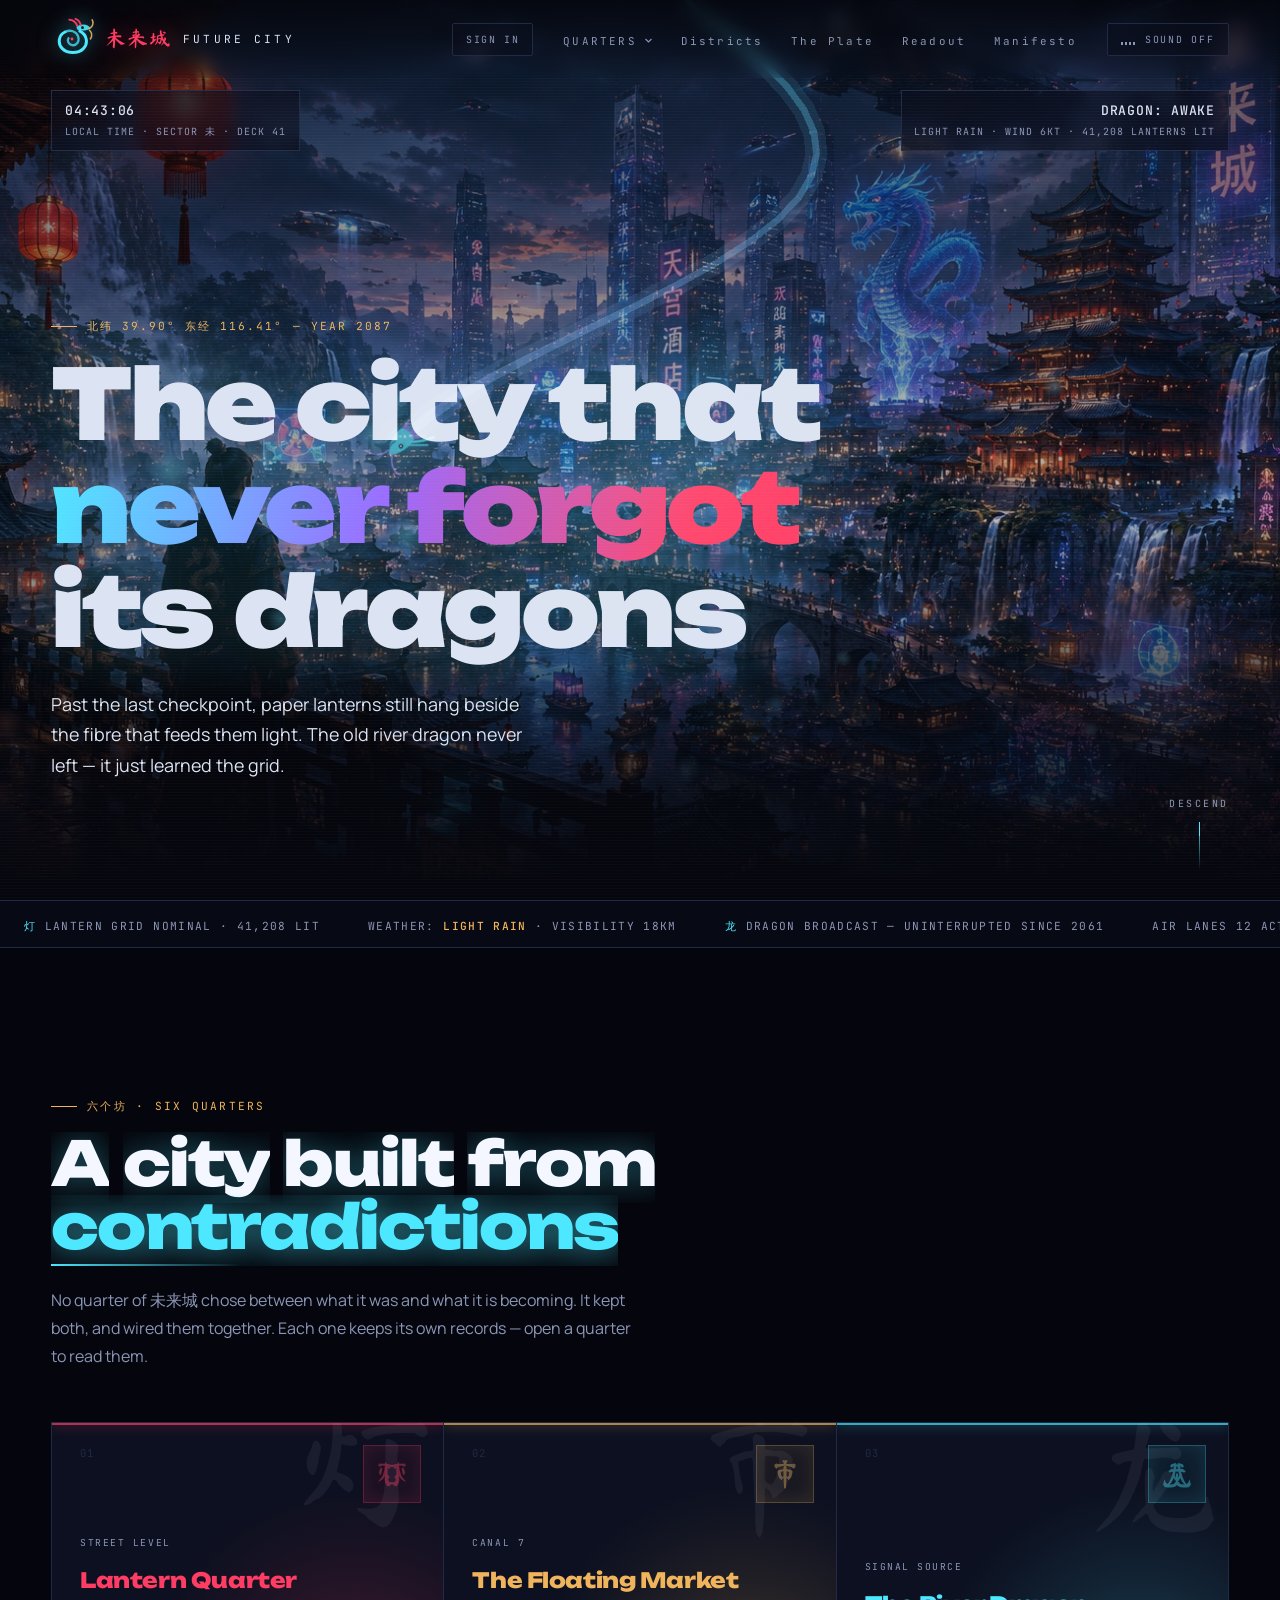
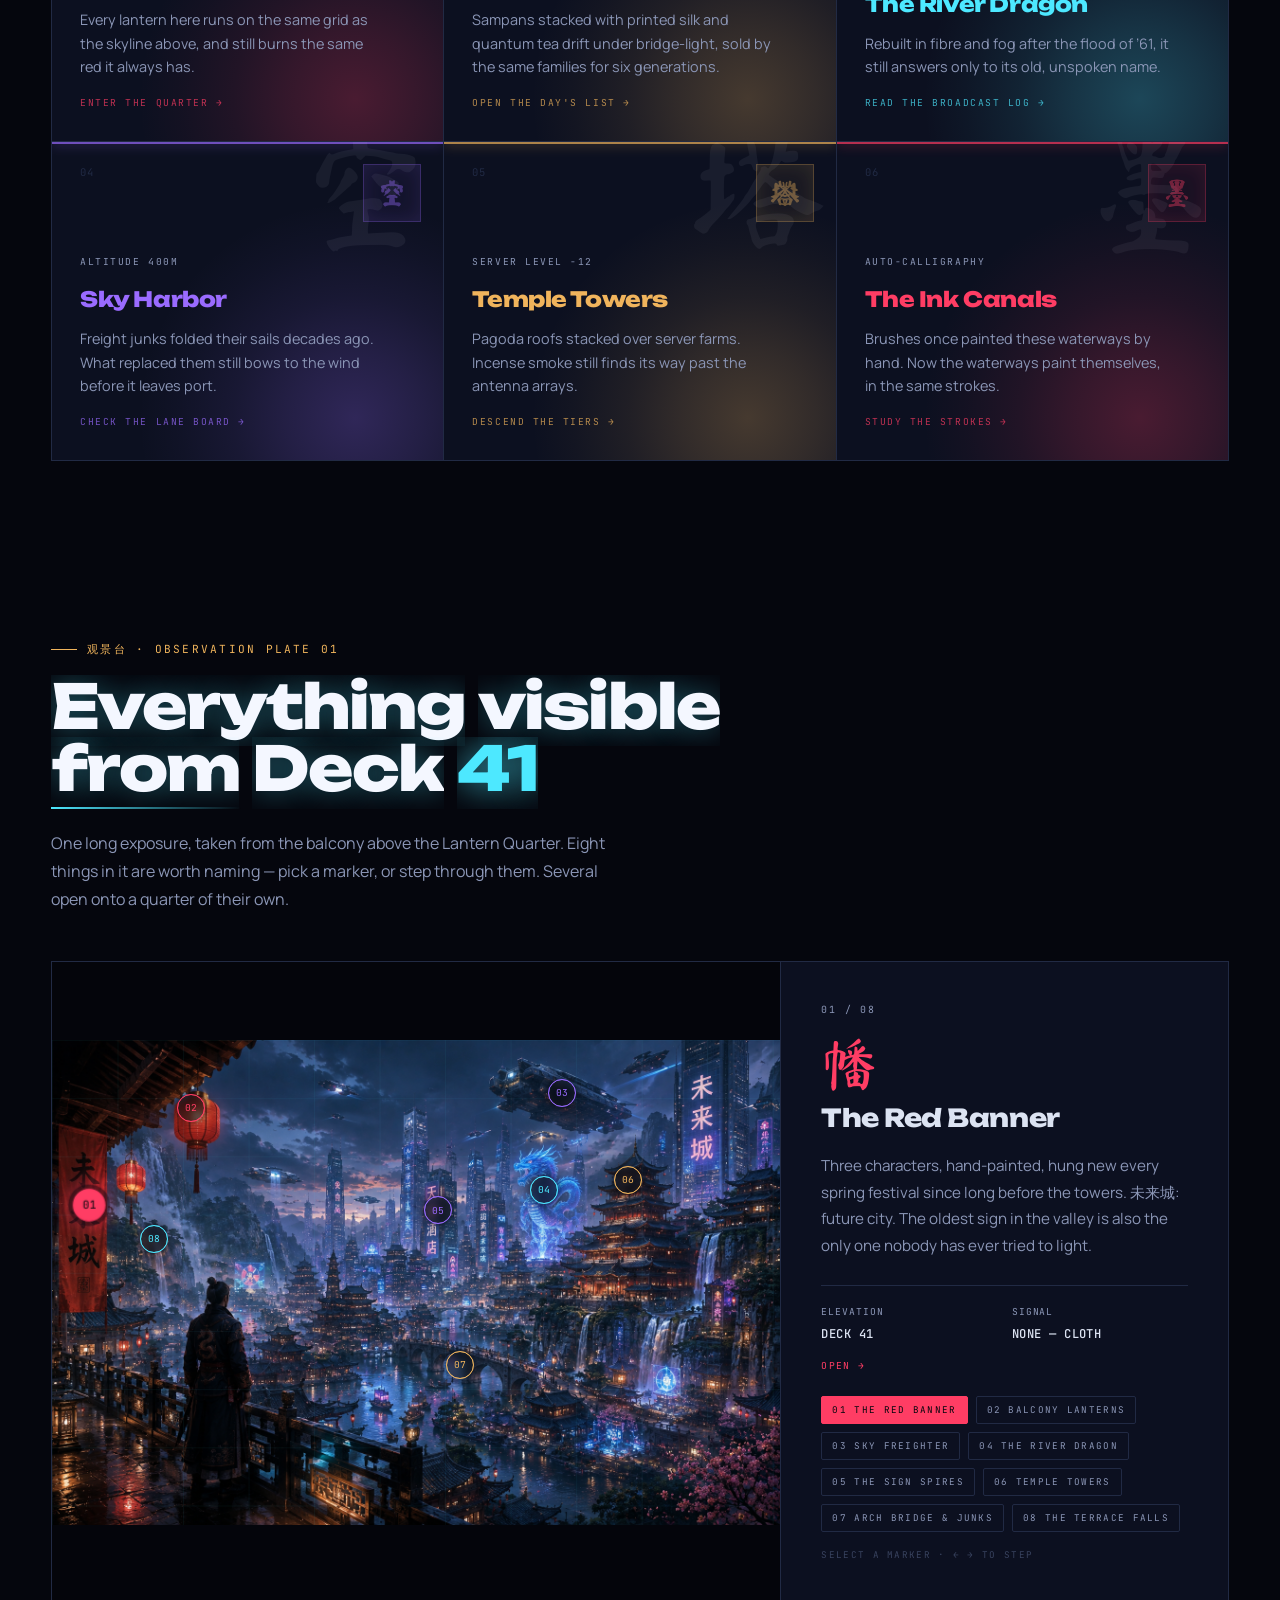
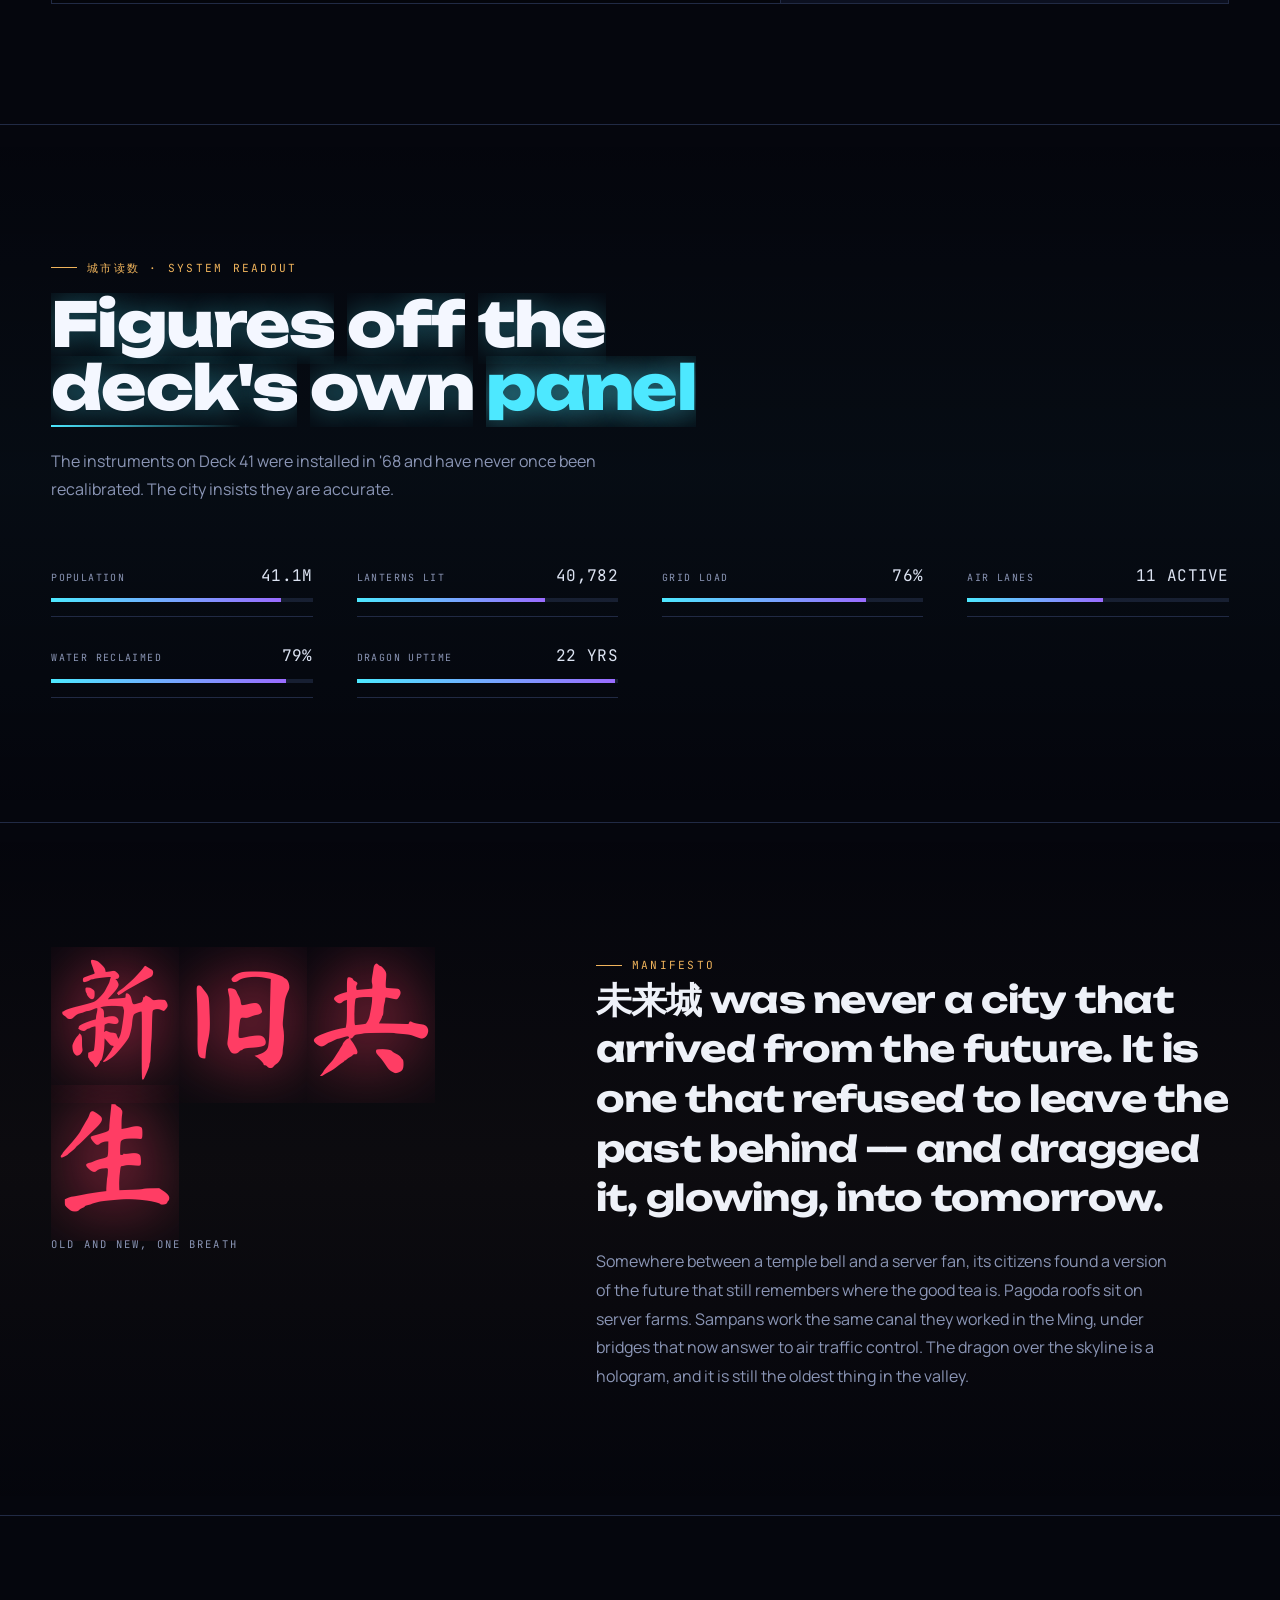
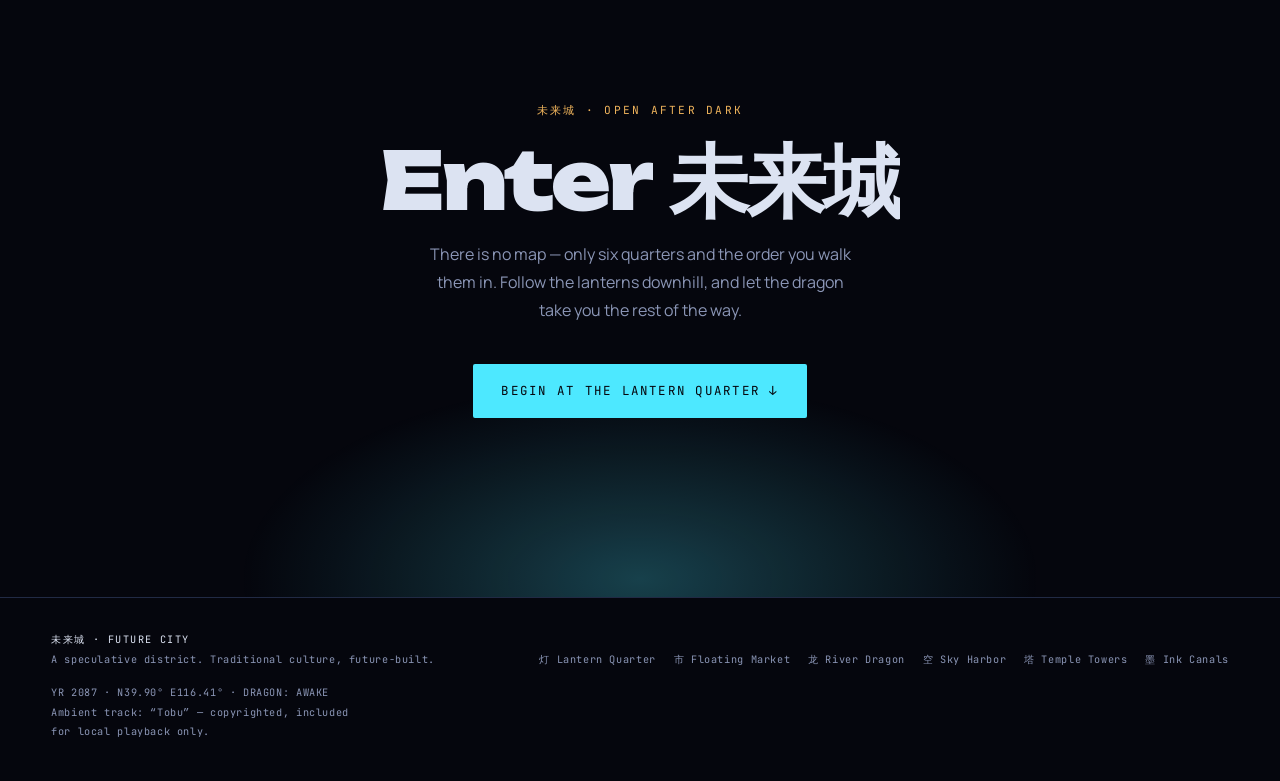
==== index.html @ 67ce7f48 "Add 未来城 future city site Static multi-page site: home, atlas, and six district pages, with a browser" ====
<!doctype html>
<html lang="en">
<head>
<meta charset="utf-8">
<meta name="viewport" content="width=device-width, initial-scale=1">
<title>未来城 · FUTURE CITY — Observation Deck</title>
<meta name="description" content="未来城 — a speculative Chinese metropolis where lantern-light and fibre share the same grid. Observation deck archive.">
<link rel="preconnect" href="https://fonts.googleapis.com">
<link rel="preconnect" href="https://fonts.gstatic.com" crossorigin>
<link href="https://fonts.googleapis.com/css2?family=Unbounded:wght@400;600;700;800;900&family=Ma+Shan+Zheng&family=Manrope:wght@400;500;600;700&family=JetBrains+Mono:wght@400;500&display=swap" rel="stylesheet">
<link rel="icon" href="data:image/svg+xml,<svg xmlns='http://www.w3.org/2000/svg' viewBox='0 0 48 48'><rect width='48' height='48' rx='11' fill='%2305060d'/><path d='M33 15C41 19 43 29 37 35 31 41 19 41 13 35 7 29 9 19 16 16' fill='none' stroke='%234de8ff' stroke-width='4' stroke-linecap='round' stroke-linejoin='round'/><path d='M16 16C22 13 29 15 31 21 33 27 29 32 24 31' fill='none' stroke='%234de8ff' stroke-width='3' stroke-linecap='round' opacity='.75'/><path d='M29 10C35 6 43 7 45 12 41 15 34 15 30 13Z' fill='%234de8ff'/><path d='M30 9C28 4 25 2 21 2' fill='none' stroke='%23ff3d64' stroke-width='2.6' stroke-linecap='round'/><path d='M44 12C48 10 49 5 47 2' fill='none' stroke='%23f0b45c' stroke-width='2' stroke-linecap='round'/><circle cx='36' cy='11' r='1.7' fill='%2305060d'/></svg>">
<link rel="stylesheet" href="assets/site.css">
<link rel="stylesheet" href="assets/admin.css">
</head>
<body style="--accent:#4de8ff; --accent-2:#9a6bff">

<svg width="0" height="0" style="position:absolute" aria-hidden="true">
  <filter id="glow" x="-200%" y="-200%" width="500%" height="500%">
    <feGaussianBlur stdDeviation="4" result="blur"/>
    <feMerge><feMergeNode in="blur"/><feMergeNode in="SourceGraphic"/></feMerge>
  </filter>
</svg>

<div class="loader" id="loader">
  <span class="lglyph" style="color:var(--crimson)">未来城</span>
  <span class="lmark">Synchronizing lantern grid</span>
  <div class="lbar"><div class="lfill" id="loaderFill"></div></div>
</div>

<canvas id="ambient" aria-hidden="true"></canvas>
<div class="noise" aria-hidden="true"></div>
<div class="scanlines" aria-hidden="true"></div>
<div class="cursor-glow" id="cursorGlow" aria-hidden="true"></div>
<div class="cursor-ring" id="cursorRing" aria-hidden="true"></div>
<svg id="dragon" aria-hidden="true"><path id="dragonPath"/><g id="dragonHead"></g></svg>

<audio id="track" loop preload="none">
  <source src="Tobu%20Song%20Copyrighted.mp4" type="audio/mp4">
</audio>

<nav class="topbar">
  <a class="brand" href="index.html">
    <svg class="logo" viewBox="0 0 48 48" aria-hidden="true"><path class="coil" pathLength="150" d="M33 15 C41 19 43 29 37 35 C31 41 19 41 13 35 C7 29 9 19 16 16"/><path class="coil coil-inner" pathLength="150" d="M16 16 C22 13 29 15 31 21 C33 27 29 32 24 31 C20 30 18 26 20 23"/><g class="head"><path class="jaw" d="M29 10 C35 6 43 7 45 12 C41 15 34 15 30 13 Z"/><path class="horn" d="M30 9 C28 4 25 2 21 2"/><path class="horn" d="M34 8 C33 4 31 2 28 1" opacity=".7"/><path class="whisk" d="M44 12 C48 10 49 5 47 2"/><path class="whisk" d="M44 14 C47 17 47 21 45 24"/><circle class="eye" cx="36" cy="11" r="1.5"/></g><circle class="spark" cx="24" cy="24" r="1.6"/></svg>
    <span class="brand-name">未来城</span>
    <span class="brand-word">FUTURE&nbsp;CITY</span>
  </a>
  <div class="nav-right">
    <ul class="nav-links">
      <li class="nav-menu" id="navMenu">
        <button type="button" aria-expanded="false">Quarters
          <svg viewBox="0 0 12 12" fill="none" stroke="currentColor" stroke-width="1.6" aria-hidden="true"><path d="M2 4l4 4 4-4"/></svg>
        </button>
      </li>
      <li><a href="#districts">Districts</a></li>
      <li><a href="#atlas">The Plate</a></li>
      <li><a href="#readout">Readout</a></li>
      <li><a href="#manifesto">Manifesto</a></li>
    </ul>
    <button class="audio-btn" id="audioBtn" type="button" aria-pressed="false">
      <span class="eq" aria-hidden="true"><i></i><i></i><i></i><i></i></span>
      <span id="audioLabel">Sound off</span>
    </button>
  </div>
</nav>

<header class="hero" id="top">
  <div class="hero-media" id="heroMedia">
    <img src="China%20Futuristic%20City.png" alt="Night view over 未来城: neon hanzi signs, a luminous blue dragon hologram above the skyline, pagoda towers, waterfalls and a lantern-lit river, seen from a temple balcony.">
  </div>
  <canvas class="hero-rain" id="heroRain" aria-hidden="true"></canvas>

  <div class="hud-panel hud-tl">
    <b id="hudTime">--:--:--</b>
    LOCAL TIME · SECTOR 未 · DECK 41
  </div>
  <div class="hud-panel hud-tr">
    <b>DRAGON: AWAKE</b>
    LIGHT RAIN · WIND 6KT · 41,208 LANTERNS LIT
  </div>

  <div class="hero-inner">
    <span class="hero-kicker">北纬 39.90° 东经 116.41° — Year 2087</span>
    <h1 class="hero-title">
      <span class="split-line"><span class="split-word">The city that</span></span>
      <span class="split-line"><span class="split-word"><em>never forgot</em></span></span>
      <span class="split-line"><span class="split-word">its dragons</span></span>
    </h1>
    <p class="hero-sub">Past the last checkpoint, paper lanterns still hang beside the fibre that feeds them light. The old river dragon never left — it just learned the grid.</p>
  </div>

  <a class="scroll-cue" href="#districts"><span>DESCEND</span><span class="rail"><i></i></span></a>
</header>

<div class="ticker" aria-hidden="true"><div class="ticker-track" id="tickerTrack"></div></div>

<section class="districts" id="districts">
  <div class="wrap">
    <div data-reveal>
      <span class="eyebrow">六个坊 · six quarters</span>
      <h2 class="sec-title">A city built from contradictions</h2>
      <p class="sec-lede">No quarter of 未来城 chose between what it was and what it is becoming. It kept both, and wired them together. Each one keeps its own records — open a quarter to read them.</p>
    </div>
    <div class="grid" data-reveal>

      <a class="card" href="lantern-quarter.html" style="--accent:#ff3d64">
        <span class="card-num">01</span>
        <span class="card-glyph">灯</span>
        <span class="card-glow"></span>
        <span class="card-tag">Street level</span>
        <h3 class="card-title">Lantern Quarter</h3>
        <p class="card-copy">Every lantern here runs on the same grid as the skyline above, and still burns the same red it always has.</p>
        <span class="card-go">Enter the quarter →</span>
      </a>

      <a class="card" href="floating-market.html" style="--accent:#f0b45c">
        <span class="card-num">02</span>
        <span class="card-glyph">市</span>
        <span class="card-glow"></span>
        <span class="card-tag">Canal 7</span>
        <h3 class="card-title">The Floating Market</h3>
        <p class="card-copy">Sampans stacked with printed silk and quantum tea drift under bridge-light, sold by the same families for six generations.</p>
        <span class="card-go">Open the day's list →</span>
      </a>

      <a class="card" href="river-dragon.html" style="--accent:#4de8ff">
        <span class="card-num">03</span>
        <span class="card-glyph">龙</span>
        <span class="card-glow"></span>
        <span class="card-tag">Signal source</span>
        <h3 class="card-title">The River Dragon</h3>
        <p class="card-copy">Rebuilt in fibre and fog after the flood of ’61, it still answers only to its old, unspoken name.</p>
        <span class="card-go">Read the broadcast log →</span>
      </a>

      <a class="card" href="sky-harbor.html" style="--accent:#9a6bff">
        <span class="card-num">04</span>
        <span class="card-glyph">空</span>
        <span class="card-glow"></span>
        <span class="card-tag">Altitude 400m</span>
        <h3 class="card-title">Sky Harbor</h3>
        <p class="card-copy">Freight junks folded their sails decades ago. What replaced them still bows to the wind before it leaves port.</p>
        <span class="card-go">Check the lane board →</span>
      </a>

      <a class="card" href="temple-towers.html" style="--accent:#f0b45c">
        <span class="card-num">05</span>
        <span class="card-glyph">塔</span>
        <span class="card-glow"></span>
        <span class="card-tag">Server level −12</span>
        <h3 class="card-title">Temple Towers</h3>
        <p class="card-copy">Pagoda roofs stacked over server farms. Incense smoke still finds its way past the antenna arrays.</p>
        <span class="card-go">Descend the tiers →</span>
      </a>

      <a class="card" href="ink-canals.html" style="--accent:#ff3d64">
        <span class="card-num">06</span>
        <span class="card-glyph">墨</span>
        <span class="card-glow"></span>
        <span class="card-tag">Auto-calligraphy</span>
        <h3 class="card-title">The Ink Canals</h3>
        <p class="card-copy">Brushes once painted these waterways by hand. Now the waterways paint themselves, in the same strokes.</p>
        <span class="card-go">Study the strokes →</span>
      </a>

    </div>
  </div>
</section>

<section class="atlas" id="atlas">
  <div class="wrap">
    <div data-reveal>
      <span class="eyebrow">观景台 · observation plate 01</span>
      <h2 class="sec-title">Everything visible from Deck 41</h2>
      <p class="sec-lede">One long exposure, taken from the balcony above the Lantern Quarter. Eight things in it are worth naming — pick a marker, or step through them. Several open onto a quarter of their own.</p>
    </div>

    <div class="plate-shell" data-reveal>
      <div class="plate">
        <div class="plate-inner" id="plateInner">
          <img src="China%20Futuristic%20City.png" alt="Annotated observation plate of 未来城, with markers over the lanterns, dragon hologram, sky freighter, temple towers, neon signage, the river bridge, the falls, and the balcony banner.">
          <div class="plate-grid" aria-hidden="true"></div>
        </div>
      </div>
      <div class="plate-read" id="plateRead">
        <span class="read-index" id="readIndex">01 / 08</span>
        <div class="read-glyph" id="readGlyph">幡</div>
        <h3 class="read-title" id="readTitle">The Red Banner</h3>
        <p class="read-copy" id="readCopy"></p>
        <div class="read-meta">
          <span>Elevation<b id="readAlt">—</b></span>
          <span>Signal<b id="readSig">—</b></span>
        </div>
        <a class="read-link" id="readLink" href="#" hidden>Open →</a>
        <div class="plate-nav" id="plateNav"></div>
        <span class="read-hint">Select a marker · ← → to step</span>
      </div>
    </div>
  </div>
</section>

<section class="sec bordered" id="readout" style="background:linear-gradient(180deg, transparent, rgba(77,232,255,.03), transparent)">
  <div class="wrap">
    <div data-reveal>
      <span class="eyebrow">城市读数 · system readout</span>
      <h2 class="sec-title">Figures off the deck's own panel</h2>
      <p class="sec-lede">The instruments on Deck 41 were installed in '68 and have never once been recalibrated. The city insists they are accurate.</p>
    </div>
    <div class="readout" data-reveal>
      <div class="meter"><div class="meter-top"><span class="label">Population</span><span class="value">41.2M</span></div><div class="meter-track"><div class="meter-fill" data-target="88"></div></div></div>
      <div class="meter"><div class="meter-top"><span class="label">Lanterns lit</span><span class="value">41,208</span></div><div class="meter-track"><div class="meter-fill" data-target="72"></div></div></div>
      <div class="meter"><div class="meter-top"><span class="label">Grid load</span><span class="value">78%</span></div><div class="meter-track"><div class="meter-fill" data-target="78"></div></div></div>
      <div class="meter"><div class="meter-top"><span class="label">Air lanes</span><span class="value">12 ACTIVE</span></div><div class="meter-track"><div class="meter-fill" data-target="52"></div></div></div>
      <div class="meter"><div class="meter-top"><span class="label">Water reclaimed</span><span class="value">90%</span></div><div class="meter-track"><div class="meter-fill" data-target="90"></div></div></div>
      <div class="meter"><div class="meter-top"><span class="label">Dragon uptime</span><span class="value">26 YRS</span></div><div class="meter-track"><div class="meter-fill" data-target="99"></div></div></div>
    </div>
  </div>
</section>

<section class="sec bordered" id="manifesto" style="background:linear-gradient(180deg, transparent, rgba(240,180,92,.035), transparent); border-bottom:1px solid var(--line)">
  <div class="wrap split-cols">
    <div data-reveal>
      <div class="mark-hanzi" style="color:var(--crimson)">新旧共生<small>Old and new, one breath</small></div>
    </div>
    <div data-reveal>
      <span class="eyebrow">Manifesto</span>
      <p class="statement">未来城 was never a city that arrived from the future. It is one that refused to leave the past behind — and dragged it, glowing, into tomorrow.</p>
      <p class="body-copy">Somewhere between a temple bell and a server fan, its citizens found a version of the future that still remembers where the good tea is. Pagoda roofs sit on server farms. Sampans work the same canal they worked in the Ming, under bridges that now answer to air traffic control. The dragon over the skyline is a hologram, and it is still the oldest thing in the valley.</p>
    </div>
  </div>
</section>

<section class="enter" id="enter">
  <div class="wrap">
    <span class="eyebrow">未来城 · open after dark</span>
    <h2 data-reveal>Enter 未来城</h2>
    <p data-reveal>There is no map — only six quarters and the order you walk them in. Follow the lanterns downhill, and let the dragon take you the rest of the way.</p>
    <a class="enter-link" href="lantern-quarter.html" data-reveal>Begin at the Lantern Quarter ↓</a>
  </div>
</section>

<footer>
  <div>
    <span class="fmark">未来城 · FUTURE CITY</span><br>
    A speculative district. Traditional culture, future-built.
  </div>
  <nav class="foot-links" aria-label="Quarters">
    <a href="lantern-quarter.html">灯 Lantern Quarter</a>
    <a href="floating-market.html">市 Floating Market</a>
    <a href="river-dragon.html">龙 River Dragon</a>
    <a href="sky-harbor.html">空 Sky Harbor</a>
    <a href="temple-towers.html">塔 Temple Towers</a>
    <a href="ink-canals.html">墨 Ink Canals</a>
  </nav>
  <div class="fine">
    YR 2087 · N39.90° E116.41° · DRAGON: AWAKE<br>
    Ambient track: “Tobu” — copyrighted, included for local playback only.
  </div>
</footer>

<script>
window.FC_TICKER = [
  '<em>灯</em> LANTERN GRID NOMINAL · 41,208 LIT',
  'WEATHER: <b>LIGHT RAIN</b> · VISIBILITY 18KM',
  '<em>龙</em> DRAGON BROADCAST — UNINTERRUPTED SINCE 2061',
  'AIR LANES 12 ACTIVE, 2 REROUTED OVER THE FALLS',
  'CANAL 7 NIGHT MARKET OPEN UNTIL TIDE',
  '<em>塔</em> TEMPLE TOWERS · SUBLEVEL COOLING STABLE',
  'CURFEW LIFTS 05:00 · FIRST FERRY 05:20'
];

window.FC_PINS = [
  { x:5,    y:34, glyph:'幡', hue:'#ff3d64', title:'The Red Banner',      alt:'Deck 41',        sig:'None — cloth',
    copy:'Three characters, hand-painted, hung new every spring festival since long before the towers. 未来城: future city. The oldest sign in the valley is also the only one nobody has ever tried to light.' },
  { x:19,   y:14, glyph:'灯', hue:'#ff3d64', title:'Balcony Lanterns',    alt:'Deck 41',        sig:'Grid loop 7',
    href:'lantern-quarter.html', linkName:'the Lantern Quarter',
    copy:'Silk over a lattice frame, filament inside, drawing off the same feed as the freight lanes overhead. The Quarter fought eleven years to keep them analogue in shape, if not in current.' },
  { x:70,   y:11, glyph:'舟', hue:'#9a6bff', title:'Sky Freighter',       alt:'620 m',          sig:'Lane 12 · inbound',
    href:'sky-harbor.html', linkName:'Sky Harbor',
    copy:'A bulk hauler on the evening approach, running dark except for its lane lights. It still dips its nose before it clears the ridge — a bow the pilots inherited from the river junks and never explained.' },
  { x:67.5, y:31, glyph:'龙', hue:'#4de8ff', title:'The River Dragon',    alt:'340 m',          sig:'Broadcast · permanent',
    href:'river-dragon.html', linkName:'the River Dragon',
    copy:'Not advertising. A civic projection coiling above the exchange district since ’61, drawn from a scan of the temple carving that survived the flood. It has never been switched off, and no department will admit to owning the switch.' },
  { x:53,   y:35, glyph:'字', hue:'#9a6bff', title:'The Sign Spires',     alt:'180–400 m',      sig:'Commercial',
    copy:'天宫酒店 — Sky Palace Hotel — and four hundred of its neighbours, stacked vertically because the valley floor ran out in 2044. The characters are set to be read from the river, not the street.' },
  { x:79,   y:29, glyph:'塔', hue:'#f0b45c', title:'Temple Towers',       alt:'90 m · −12 sub', sig:'Dark fibre',
    href:'temple-towers.html', linkName:'the Temple Towers',
    copy:'Tiered roofs in the old order, holding a server farm in every tier below. Monks and technicians use the same stair and, by long agreement, the same tea.' },
  { x:56,   y:67, glyph:'桥', hue:'#f0b45c', title:'Arch Bridge & Junks', alt:'River level',    sig:'Canal 7',
    href:'floating-market.html', linkName:'the Floating Market',
    copy:'Stone spans from the Ming, load-tested for maglev in ’72 and passed without modification. Beneath them, lantern-hung sampans still trade at their own pace, indifferent to the schedule above.' },
  { x:14,   y:41, glyph:'瀑', hue:'#4de8ff', title:'The Terrace Falls',   alt:'900 m drop',     sig:'Hydro loop',
    href:'ink-canals.html', linkName:'the Ink Canals',
    copy:'Reclaimed rain, released down the cliff faces on both flanks of the valley. Ninety per cent is caught again before it reaches the river. The other ten is left to fall for the look of the thing.' }
];
</script>
<script src="assets/auth.js"></script>
<script src="assets/admin.js"></script>
<script src="assets/site.js"></script>
</body>
</html>
---- assets/site.css ----
/* ============================================================
   未来城 · FUTURE CITY — shared stylesheet
   Used by index.html and every district page.
   Each district page sets --accent / --accent-2 on <body>.
   ============================================================ */

:root{
  --void:#05060d;
  --ink:#0c1020;
  --ink-2:#131a2e;
  --line:#212a44;
  --mist:#dce3f2;
  --fog:#8b96b6;
  --cyan:#4de8ff;
  --violet:#9a6bff;
  --crimson:#ff3d64;
  --gold:#f0b45c;
  --jade:#4ee8a5;
  --panel:rgba(10,14,28,.62);
  --accent:var(--cyan);
  --accent-2:var(--violet);
  --font-display:'Unbounded',system-ui,sans-serif;
  --font-hanzi:'Ma Shan Zheng',serif;
  --font-body:'Manrope',system-ui,sans-serif;
  --font-mono:'JetBrains Mono',ui-monospace,monospace;
}

*{box-sizing:border-box;}
html{scroll-behavior:smooth;}
@media (prefers-reduced-motion: reduce){ html{scroll-behavior:auto;} }

body{
  margin:0; background:var(--void); color:var(--mist);
  font-family:var(--font-body); line-height:1.65;
  overflow-x:hidden; -webkit-font-smoothing:antialiased;
}
::selection{ background:var(--accent); color:var(--void); }
a{ color:inherit; }
:focus-visible{ outline:2px solid var(--accent); outline-offset:3px; }
img{ max-width:100%; display:block; }

/* ---------- global overlays ---------- */
.noise{
  position:fixed; inset:0; z-index:6; pointer-events:none;
  opacity:.035; mix-blend-mode:overlay;
  background-image:url("data:image/svg+xml;utf8,<svg xmlns='http://www.w3.org/2000/svg' width='120' height='120'><filter id='n'><feTurbulence type='fractalNoise' baseFrequency='0.9' numOctaves='2' stitchTiles='stitch'/></filter><rect width='100%25' height='100%25' filter='url(%23n)'/></svg>");
}
.scanlines{
  position:fixed; inset:0; z-index:5; pointer-events:none; opacity:.05;
  background:repeating-linear-gradient(180deg, rgba(255,255,255,.5) 0 1px, transparent 1px 3px);
}
.cursor-glow{
  position:fixed; width:460px; height:460px; border-radius:50%; top:0; left:0;
  background:radial-gradient(circle, rgba(77,232,255,.10), transparent 70%);
  transform:translate(-999px,-999px); pointer-events:none; z-index:4;
  mix-blend-mode:screen; will-change:transform;
}
.cursor-ring{
  position:fixed; top:0; left:0; width:30px; height:30px; margin:-15px 0 0 -15px;
  border:1px solid rgba(77,232,255,.55); border-radius:50%; z-index:60;
  pointer-events:none; transform:translate(-999px,-999px); opacity:0;
  transition:width .25s cubic-bezier(.2,.8,.2,1), height .25s cubic-bezier(.2,.8,.2,1),
             margin .25s cubic-bezier(.2,.8,.2,1), opacity .3s ease, border-color .25s ease, background-color .25s ease;
}
.cursor-ring.is-hover{
  width:58px; height:58px; margin:-29px 0 0 -29px;
  background:rgba(255,61,100,.08); border-color:var(--accent);
}

/* ---------- loader ---------- */
.loader{
  position:fixed; inset:0; z-index:200; background:var(--void);
  display:flex; flex-direction:column; align-items:center; justify-content:center; gap:1.2rem;
  transition:opacity .8s ease, visibility .8s ease;
}
.loader.is-hidden{ opacity:0; visibility:hidden; pointer-events:none; }
.loader .lglyph{ font-family:var(--font-hanzi); font-size:3.4rem; color:var(--accent); line-height:1; text-shadow:0 0 40px currentColor; }
.loader .lmark{ font-family:var(--font-mono); font-size:.66rem; letter-spacing:.34em; color:var(--fog); text-transform:uppercase; }
.loader .lbar{ width:220px; height:2px; background:rgba(130,160,255,.15); position:relative; overflow:hidden; }
.loader .lfill{ position:absolute; inset:0 auto 0 0; width:0%; background:linear-gradient(90deg,var(--accent),var(--accent-2)); transition:width .45s ease; }

/* ---------- the dragon that swirls down the page ---------- */
/* ---------- ambient depth layer: dust on the wind, water in the air ---------- */
#ambient{
  position:fixed; top:0; left:0; width:100%; height:100svh; z-index:0;
  pointer-events:none; mix-blend-mode:screen;
}

/* Viewport-sized, not page-sized: the SVG's viewBox is panned to follow the
   scroll, so the compositor only ever blends one screen of pixels. A full-page
   blended layer here would stall painting on long pages. */
#dragon{
  position:fixed; top:0; left:0; width:100%; height:100svh; z-index:1;
  pointer-events:none; mix-blend-mode:screen; opacity:.66;
}
#dgHead{ filter:drop-shadow(0 0 12px color-mix(in srgb, var(--accent) 75%, transparent)); }
@media (max-width:700px){ #dragon{ opacity:.42; } }

/* ---------- nav ---------- */
nav.topbar{
  position:fixed; top:0; left:0; right:0; z-index:40;
  display:flex; align-items:center; justify-content:space-between; gap:1rem;
  padding:18px clamp(18px,4vw,54px);
  backdrop-filter:blur(8px);
  background:linear-gradient(to bottom, rgba(5,6,13,.86), rgba(5,6,13,.35) 70%, transparent);
}
.brand{ display:flex; align-items:center; gap:12px; text-decoration:none; white-space:nowrap; flex:0 0 auto; }
@media (max-width:420px){ .brand-word{ display:none; } }
.brand-word{ font-family:var(--font-mono); font-size:.7rem; letter-spacing:.28em; color:var(--mist); }
.brand-name{ font-family:var(--font-hanzi); font-size:1.35rem; color:var(--crimson); line-height:1; text-shadow:0 0 22px rgba(255,61,100,.45); }

/* --- the logo: a coiled Chinese dragon --- */
.logo{
  width:42px; height:42px; flex:0 0 auto; display:block; overflow:visible;
  filter:drop-shadow(0 0 10px color-mix(in srgb, var(--accent) 55%, transparent));
}
.logo .coil{
  fill:none; stroke:var(--accent); stroke-width:3.4; stroke-linecap:round; stroke-linejoin:round;
  stroke-dasharray:150; stroke-dashoffset:150;
  animation:logodraw 1.6s cubic-bezier(.3,.8,.3,1) .25s forwards;
}
.logo .coil-inner{ stroke-width:2.6; opacity:.75; animation-delay:.5s; }
.logo .horn, .logo .whisk{ fill:none; stroke:var(--crimson); stroke-width:2.2; stroke-linecap:round; opacity:.95; }
.logo .whisk{ stroke:var(--gold); stroke-width:1.7; opacity:.9; }
.logo .jaw{ fill:var(--accent); opacity:.9; }
.logo .eye{ fill:var(--void); }
.logo .spark{ fill:var(--crimson); }
@keyframes logodraw{ to{ stroke-dashoffset:0; } }
.brand:hover .logo{ filter:drop-shadow(0 0 18px color-mix(in srgb, var(--accent) 85%, transparent)); }
.brand:hover .logo .head{ transform:rotate(-8deg); }
.logo .head{ transform-box:fill-box; transform-origin:20% 60%; transition:transform .4s cubic-bezier(.2,.8,.2,1); }
@media (prefers-reduced-motion: reduce){
  .logo .coil{ animation:none; stroke-dashoffset:0; }
  .brand:hover .logo .head{ transform:none; }
}
.nav-right{ display:flex; align-items:center; gap:clamp(14px,2.4vw,30px); }
.nav-links{ display:flex; align-items:center; gap:clamp(14px,2.4vw,28px); list-style:none; margin:0; padding:0; }
.nav-links a{ text-decoration:none; font-family:var(--font-mono); font-size:.68rem; letter-spacing:.2em; color:var(--fog); transition:color .25s; white-space:nowrap; }
.nav-links a:hover, .nav-links a.active{ color:var(--accent); }
/* below this width only the Quarters menu survives in the top bar */
@media (max-width:1040px){ .nav-links > li:not(.nav-menu){ display:none; } }
@media (max-width:420px){ .nav-drop{ left:0; transform:translateY(-6px); min-width:210px; } .nav-menu.is-open .nav-drop{ transform:translateY(0); } }

/* districts dropdown in the topbar */
.nav-menu{ position:relative; }
.nav-menu > button{
  cursor:pointer; background:transparent; border:0; padding:0; display:inline-flex; align-items:center; gap:7px;
  font-family:var(--font-mono); font-size:.68rem; letter-spacing:.2em; color:var(--fog); text-transform:uppercase;
  transition:color .25s;
}
.nav-menu > button:hover, .nav-menu.is-open > button, .nav-menu.is-current > button{ color:var(--accent); }
.nav-menu > button svg{ width:9px; height:9px; transition:transform .25s ease; }
.nav-menu.is-open > button svg{ transform:rotate(180deg); }
.nav-drop{
  position:absolute; top:calc(100% + 14px); left:50%; transform:translateX(-50%) translateY(-6px);
  min-width:230px; background:rgba(8,11,22,.96); border:1px solid var(--line); backdrop-filter:blur(10px);
  padding:8px; margin:0; list-style:none; opacity:0; visibility:hidden; transition:opacity .22s ease, transform .22s ease, visibility .22s;
}
.nav-menu.is-open .nav-drop{ opacity:1; visibility:visible; transform:translateX(-50%) translateY(0); }
.nav-drop a{
  display:flex; align-items:center; gap:10px; padding:9px 10px; text-decoration:none;
  font-family:var(--font-mono); font-size:.64rem; letter-spacing:.12em; color:var(--fog);
  transition:background .2s ease, color .2s ease;
}
.nav-drop a:hover, .nav-drop a.active{ background:var(--ink-2); color:var(--mist); }
.nav-drop .g{ font-family:var(--font-hanzi); font-size:1.05rem; color:var(--dot,var(--cyan)); line-height:1; width:1.1em; text-align:center; }

/* ---------- audio toggle ---------- */
.audio-btn{
  display:inline-flex; align-items:center; gap:10px; cursor:pointer;
  background:var(--panel); border:1px solid var(--line); color:var(--fog);
  font-family:var(--font-mono); font-size:.62rem; letter-spacing:.18em; text-transform:uppercase;
  padding:9px 13px; border-radius:2px; transition:color .25s, border-color .25s, background .25s;
}
.audio-btn:hover{ color:var(--accent); border-color:var(--accent); }
.audio-btn .eq{ display:flex; align-items:flex-end; gap:2px; height:12px; }
.audio-btn .eq i{ display:block; width:2px; height:3px; background:currentColor; }
.audio-btn.is-playing{ color:var(--accent); border-color:color-mix(in srgb, var(--accent) 55%, transparent); }
.audio-btn.is-playing .eq i{ animation:eqbar .9s ease-in-out infinite; }
.audio-btn.is-playing .eq i:nth-child(2){ animation-delay:.18s; }
.audio-btn.is-playing .eq i:nth-child(3){ animation-delay:.36s; }
.audio-btn.is-playing .eq i:nth-child(4){ animation-delay:.54s; }
@keyframes eqbar{ 0%,100%{ height:3px; } 50%{ height:12px; } }
@media (prefers-reduced-motion: reduce){ .audio-btn.is-playing .eq i{ animation:none; height:8px; } }

/* ---------- home hero ---------- */
.hero{ position:relative; height:100svh; min-height:620px; overflow:hidden; isolation:isolate; display:flex; align-items:flex-end; }
.hero-media{ position:absolute; inset:-6% -2%; z-index:0; will-change:transform; }
.hero-media img{ width:100%; height:100%; object-fit:cover; object-position:center 42%; filter:saturate(1.1) contrast(1.04); }
.hero-rain{ position:absolute; inset:0; z-index:1; width:100%; height:100%; }
.hero::after{
  content:""; position:absolute; inset:0; z-index:2; pointer-events:none;
  background:
    radial-gradient(120% 85% at 50% 35%, transparent 38%, rgba(5,6,13,.6) 100%),
    linear-gradient(to top, var(--void) 2%, rgba(5,6,13,.25) 42%, rgba(5,6,13,.62) 100%);
}
.hero-inner{ position:relative; z-index:4; width:100%; padding:0 clamp(18px,4vw,54px) clamp(70px,10vw,120px); }
.hero-kicker{
  display:inline-flex; align-items:center; gap:10px; font-family:var(--font-mono);
  font-size:.7rem; letter-spacing:.18em; color:var(--gold); margin-bottom:20px; text-transform:uppercase;
}
.hero-kicker::before{ content:""; width:26px; height:1px; background:var(--gold); }
h1.hero-title{
  font-family:var(--font-display); font-weight:800;
  font-size:clamp(2.5rem, 7.6vw, 6.2rem); line-height:1; margin:0 0 24px;
  letter-spacing:-.015em; max-width:15ch; text-wrap:balance;
}
h1.hero-title em{
  font-style:normal; color:transparent;
  background:linear-gradient(100deg, var(--cyan), var(--violet) 45%, var(--crimson) 85%);
  -webkit-background-clip:text; background-clip:text;
}
.split-line{ display:block; overflow:hidden; padding-bottom:.06em; }
.split-word{ display:inline-block; }
@media (prefers-reduced-motion: no-preference){
  .split-word{ transform:translateY(112%); transition:transform .9s cubic-bezier(.2,.8,.2,1); }
  .ready .split-word{ transform:translateY(0); }
  .split-line:nth-child(2) .split-word{ transition-delay:.1s; }
  .split-line:nth-child(3) .split-word{ transition-delay:.2s; }
}
.hero-sub{ max-width:44ch; font-size:clamp(.98rem,1.4vw,1.12rem); color:var(--mist); line-height:1.7; margin:0; }

.hud-panel{
  position:absolute; z-index:4; background:var(--panel); border:1px solid var(--line);
  backdrop-filter:blur(7px); padding:.6rem .8rem;
  font-family:var(--font-mono); font-size:.62rem; letter-spacing:.1em; color:var(--fog); text-transform:uppercase;
}
.hud-panel b{ display:block; color:var(--mist); font-size:.82rem; letter-spacing:.06em; margin-bottom:2px; font-weight:500; }
.hud-tl{ top:5.6rem; left:clamp(18px,4vw,54px); }
.hud-tr{ top:5.6rem; right:clamp(18px,4vw,54px); text-align:right; }
@media (max-width:820px){ .hud-panel{ display:none; } }

.scroll-cue{
  position:absolute; z-index:4; bottom:30px; right:clamp(18px,4vw,54px);
  display:flex; flex-direction:column; align-items:center; gap:10px; text-decoration:none;
  font-family:var(--font-mono); font-size:.62rem; letter-spacing:.25em; color:var(--fog);
}
.scroll-cue .rail{ width:1px; height:48px; background:linear-gradient(var(--accent), transparent); overflow:hidden; }
.scroll-cue .rail i{ display:block; width:100%; height:14px; background:var(--accent); animation:railmove 2.1s ease-in-out infinite; }
@keyframes railmove{ 0%{ transform:translateY(-14px);} 100%{ transform:translateY(48px);} }
@media (prefers-reduced-motion: reduce){ .scroll-cue .rail i{ animation:none; } }
@media (max-width:640px){ .scroll-cue{ display:none; } }

/* ---------- district page hero ---------- */
.subhero{ position:relative; min-height:min(76svh,720px); overflow:hidden; display:flex; align-items:flex-end; isolation:isolate; }
.subhero-media{ position:absolute; inset:0; z-index:0; overflow:hidden; }
.subhero-media img{
  width:100%; height:100%; object-fit:cover; filter:saturate(1.05);
  transform:scale(var(--sz,1.4)); transform-origin:var(--sx,50%) var(--sy,50%);
}
.subhero::after{
  content:""; position:absolute; inset:0; z-index:1; pointer-events:none;
  background:
    linear-gradient(to top, var(--void) 3%, rgba(5,6,13,.42) 45%, rgba(5,6,13,.72) 100%),
    linear-gradient(100deg, color-mix(in srgb, var(--accent) 26%, transparent), transparent 55%);
}
.subhero-glyph{
  position:absolute; z-index:2; right:clamp(-10px,1vw,20px); bottom:-.1em; line-height:.85;
  font-family:var(--font-hanzi); font-size:clamp(11rem,30vw,26rem); color:var(--accent);
  opacity:.17; pointer-events:none; text-shadow:0 0 80px currentColor;
}
.subhero-inner{ position:relative; z-index:3; width:100%; padding:clamp(120px,16vw,170px) clamp(18px,4vw,54px) clamp(46px,7vw,74px); }
.crumb{
  display:flex; align-items:center; gap:10px; flex-wrap:wrap;
  font-family:var(--font-mono); font-size:.62rem; letter-spacing:.18em; text-transform:uppercase; color:var(--fog);
  margin:0 0 18px;
}
.crumb a{ text-decoration:none; color:var(--fog); transition:color .25s; }
.crumb a:hover{ color:var(--accent); }
.crumb i{ font-style:normal; color:var(--line); }
.crumb b{ color:var(--accent); font-weight:500; }
h1.page-title{
  font-family:var(--font-display); font-weight:900; letter-spacing:-.035em;
  font-size:clamp(2.6rem,8.4vw,6rem); line-height:.96; margin:0 0 20px; max-width:15ch; text-wrap:balance;
  color:#ffffff; padding-bottom:.06em;
  text-shadow:
    0 0 34px color-mix(in srgb, var(--accent) 55%, transparent),
    0 0 90px color-mix(in srgb, var(--accent-2) 40%, transparent),
    0 2px 0 rgba(5,6,13,.55);
}
/* the last word of a page title carries the quarter's colour */
h1.page-title .w:last-of-type .wi{
  color:var(--accent);
  text-shadow:0 0 40px color-mix(in srgb, var(--accent) 75%, transparent);
}
.page-tagline{ max-width:50ch; font-size:clamp(1rem,1.5vw,1.16rem); color:var(--mist); line-height:1.72; margin:0; }
.page-chips{ display:flex; flex-wrap:wrap; gap:8px; margin-top:26px; }
.chip{
  font-family:var(--font-mono); font-size:.6rem; letter-spacing:.14em; text-transform:uppercase;
  color:var(--fog); border:1px solid var(--line); background:var(--panel); backdrop-filter:blur(6px);
  padding:7px 11px; border-radius:2px;
}
.chip b{ color:var(--accent); font-weight:500; }

/* ---------- ticker ---------- */
.ticker{
  position:relative; z-index:3; background:#070914;
  border-top:1px solid var(--line); border-bottom:1px solid var(--line);
  overflow:hidden; white-space:nowrap; padding:.62rem 0;
}
.ticker-track{ display:inline-block; will-change:transform; animation:ticker 46s linear infinite; }
@keyframes ticker{ to{ transform:translateX(-50%); } }
@media (prefers-reduced-motion: reduce){ .ticker-track{ animation:none; } }
.ticker-track span{
  display:inline-block; font-family:var(--font-mono); font-size:.7rem; letter-spacing:.12em;
  color:var(--fog); padding:0 1.5rem;
}
.ticker-track span em{ font-style:normal; color:var(--accent); }
.ticker-track span b{ font-weight:500; color:var(--gold); }

/* ---------- shared chrome ---------- */
section{ position:relative; z-index:2; }
.wrap{ max-width:1300px; margin:0 auto; padding:0 clamp(18px,4vw,54px); }
.eyebrow{
  font-family:var(--font-mono); font-size:.7rem; letter-spacing:.2em; color:var(--gold);
  text-transform:uppercase; display:inline-flex; align-items:center; gap:10px;
}
.eyebrow::before{ content:""; width:26px; height:1px; background:var(--gold); }
.sec-title{
  font-family:var(--font-display); font-weight:800; font-size:clamp(2.1rem,4.8vw,3.9rem);
  line-height:1.02; margin:16px 0 0; max-width:19ch; text-wrap:balance;
  letter-spacing:-.03em; position:relative; padding-bottom:.14em;
  color:#f4f7ff;
  text-shadow:
    0 0 30px color-mix(in srgb, var(--accent) 38%, transparent),
    0 2px 0 rgba(5,6,13,.5);
}
.sec-title .w:last-of-type .wi{ color:var(--accent); text-shadow:0 0 34px color-mix(in srgb, var(--accent) 70%, transparent); }
/* underline wipes in when the block reveals */
.sec-title::after{
  content:""; position:absolute; left:0; bottom:0; height:2px; width:min(190px,40%);
  background:linear-gradient(90deg, var(--accent), transparent);
  transform:scaleX(0); transform-origin:left; transition:transform .9s cubic-bezier(.2,.8,.2,1) .25s;
}
.in-view .sec-title::after{ transform:scaleX(1); }
@media (prefers-reduced-motion: reduce){ .sec-title::after{ transform:scaleX(1); transition:none; } }
.sec-lede{ max-width:58ch; margin:20px 0 0; color:var(--fog); font-size:1rem; line-height:1.75; }
.sec{ padding:clamp(70px,10vw,124px) 0; }
.sec.bordered{ border-top:1px solid var(--line); }

[data-reveal]{ opacity:0; transform:translateY(26px); transition:opacity .8s ease, transform .8s ease; }
[data-reveal].in-view{ opacity:1; transform:none; }
@media (prefers-reduced-motion: reduce){ [data-reveal]{ opacity:1; transform:none; transition:none; } }

/* ---------- district cards (home) ---------- */
.districts{ padding:clamp(80px,11vw,140px) 0 clamp(40px,6vw,70px); }
.grid{
  margin-top:52px; display:grid; grid-template-columns:repeat(3,1fr); gap:1px;
  background:var(--line); border:1px solid var(--line);
}
@media (max-width:940px){ .grid{ grid-template-columns:repeat(2,1fr); } }
@media (max-width:620px){ .grid{ grid-template-columns:1fr; } }
.card{
  position:relative; background:var(--ink); padding:38px 28px 30px; min-height:318px;
  overflow:hidden; text-decoration:none; color:inherit; display:flex; flex-direction:column; justify-content:flex-end;
  transition:background .4s ease;
}
.card::before{ content:""; position:absolute; top:0; left:0; right:0; height:2px; background:var(--accent); box-shadow:0 0 12px var(--accent); opacity:.7; }
.card::after{
  content:""; position:absolute; inset:0; pointer-events:none; opacity:0; transition:opacity .35s ease;
  background:radial-gradient(260px circle at var(--mx,50%) var(--my,50%), rgba(255,255,255,.09), transparent 62%);
}
.card:hover::after, .card:focus-visible::after{ opacity:1; }
.card:hover, .card:focus-visible{ background:var(--ink-2); }
.card-glyph{
  position:absolute; top:-.16em; right:8px; font-family:var(--font-hanzi); font-size:8.6rem; line-height:1;
  color:var(--mist); opacity:.06; transition:opacity .5s ease, transform .5s ease; pointer-events:none;
}
.card:hover .card-glyph{ opacity:.13; transform:scale(1.06); }
/* A blurred box clipped by the card's overflow:hidden gives a hard square
   edge — the "blocky" glow. A radial gradient falls off smoothly instead,
   costs no filter pass, and the extra stops keep it from banding. */
.card-glow{
  position:absolute; inset:auto -45% -70% auto; width:135%; aspect-ratio:1;
  pointer-events:none; opacity:.55; transition:opacity .5s ease;
  background:radial-gradient(closest-side circle at 50% 50%,
    color-mix(in srgb, var(--accent) 46%, transparent) 0%,
    color-mix(in srgb, var(--accent) 30%, transparent) 26%,
    color-mix(in srgb, var(--accent) 16%, transparent) 46%,
    color-mix(in srgb, var(--accent) 6%, transparent) 66%,
    transparent 82%);
}
.card:hover .card-glow{ opacity:.85; }
.card-num{ position:absolute; top:22px; left:28px; font-family:var(--font-mono); font-size:.66rem; color:var(--line); letter-spacing:.1em; }
.card-tag{ font-family:var(--font-mono); font-size:.6rem; letter-spacing:.16em; color:var(--fog); text-transform:uppercase; margin-bottom:12px; position:relative; }
.card-title{ font-family:var(--font-display); font-weight:700; font-size:1.22rem; margin:0 0 10px; position:relative; letter-spacing:-.01em; color:var(--accent); }
.card-copy{ font-size:.9rem; line-height:1.65; color:var(--fog); position:relative; margin:0 0 16px; max-width:34ch; }
.card-go{
  position:relative; font-family:var(--font-mono); font-size:.6rem; letter-spacing:.16em; text-transform:uppercase;
  color:var(--accent); display:inline-flex; align-items:center; gap:8px; opacity:.72; transition:gap .3s ease, opacity .3s ease;
}
.card:hover .card-go{ gap:14px; opacity:1; }

/* ---------- annotated plate ---------- */
.atlas{ padding:clamp(60px,8vw,100px) 0 clamp(70px,10vw,120px); }
.plate-shell{ margin-top:48px; display:grid; grid-template-columns:1.55fr .95fr; gap:1px; background:var(--line); border:1px solid var(--line); }
@media (max-width:1000px){ .plate-shell{ grid-template-columns:1fr; } }
.plate{ position:relative; background:#04050b; overflow:hidden; min-height:260px; display:flex; align-items:center; }
.plate-inner{ position:relative; width:100%; }
.plate img{ width:100%; height:auto; display:block; filter:saturate(1.05); }
.plate-grid{
  position:absolute; inset:0; pointer-events:none; opacity:.13;
  background-image:linear-gradient(rgba(77,232,255,.35) 1px, transparent 1px), linear-gradient(90deg, rgba(77,232,255,.35) 1px, transparent 1px);
  background-size:9% 12%;
}
.pin{
  position:absolute; width:28px; height:28px; padding:0; border-radius:50%; cursor:pointer; z-index:3;
  transform:translate(-50%,-50%); border:1px solid var(--pin,var(--cyan));
  background:rgba(5,6,13,.62); backdrop-filter:blur(3px);
  font-family:var(--font-mono); font-size:.6rem; letter-spacing:0; line-height:1;
  color:var(--pin,var(--cyan)); box-shadow:0 0 12px rgba(5,6,13,.9), inset 0 0 8px rgba(255,255,255,.05);
  display:flex; align-items:center; justify-content:center;
  transition:transform .25s cubic-bezier(.2,.8,.2,1), background .25s ease, color .25s ease;
}
.pin::before{
  content:""; position:absolute; inset:-1px; border-radius:50%;
  border:1px solid var(--pin,var(--cyan)); opacity:.5;
  animation:pinpulse 2.8s ease-out infinite;
}
.pin:nth-of-type(even)::before{ animation-delay:1.2s; }
@keyframes pinpulse{ 0%{ transform:scale(.85); opacity:.7; } 100%{ transform:scale(1.85); opacity:0; } }
@media (prefers-reduced-motion: reduce){ .pin::before{ animation:none; } }
.pin:hover, .pin:focus-visible{ transform:translate(-50%,-50%) scale(1.12); }
.pin.is-active{
  background:var(--pin,var(--cyan)); color:#05060d;
  transform:translate(-50%,-50%) scale(1.16);
  box-shadow:0 0 0 4px rgba(5,6,13,.45), 0 0 22px var(--pin,var(--cyan));
}
.plate-read{ background:var(--ink); padding:clamp(26px,3.4vw,40px); display:flex; flex-direction:column; }
.read-index{ font-family:var(--font-mono); font-size:.62rem; letter-spacing:.18em; color:var(--fog); text-transform:uppercase; }
.read-glyph{ font-family:var(--font-hanzi); font-size:3.6rem; line-height:1.15; color:var(--pin,var(--cyan)); margin:12px 0 2px; transition:color .4s ease; }
.read-title{ font-family:var(--font-display); font-weight:700; font-size:1.45rem; margin:0 0 14px; letter-spacing:-.01em; }
.read-copy{ color:var(--fog); font-size:.95rem; line-height:1.75; margin:0 0 26px; }
.read-meta{ margin-top:auto; border-top:1px solid var(--line); padding-top:18px; display:grid; grid-template-columns:1fr 1fr; gap:14px; font-family:var(--font-mono); font-size:.6rem; letter-spacing:.1em; color:var(--fog); text-transform:uppercase; }
.read-meta b{ display:block; color:var(--mist); font-size:.76rem; font-weight:500; letter-spacing:.04em; margin-top:4px; }
.read-link{ margin-top:14px; font-family:var(--font-mono); font-size:.6rem; letter-spacing:.14em; text-transform:uppercase; color:var(--pin,var(--cyan)); text-decoration:none; display:inline-flex; gap:8px; transition:gap .25s ease; }
.read-link:hover{ gap:14px; }
.read-hint{ font-family:var(--font-mono); font-size:.58rem; letter-spacing:.14em; color:#39435f; text-transform:uppercase; margin-top:16px; }
.plate-nav{ display:flex; flex-wrap:wrap; gap:8px; margin-top:22px; }
.plate-nav button{
  cursor:pointer; background:transparent; border:1px solid var(--line); color:var(--fog);
  font-family:var(--font-mono); font-size:.58rem; letter-spacing:.14em; text-transform:uppercase;
  padding:7px 10px; border-radius:2px; transition:color .25s, border-color .25s, background .25s;
}
.plate-nav button:hover{ color:var(--mist); border-color:var(--fog); }

/* ---------- readout meters ---------- */
.readout{ margin-top:46px; display:grid; grid-template-columns:repeat(auto-fit,minmax(230px,1fr)); gap:12px 44px; }
.meter{ padding:14px 0; border-bottom:1px solid var(--line); }
.meter-top{ display:flex; justify-content:space-between; align-items:baseline; margin-bottom:9px; gap:12px; }
.meter-top .label{ font-family:var(--font-mono); font-size:.62rem; letter-spacing:.14em; color:var(--fog); text-transform:uppercase; }
.meter-top .value{ font-family:var(--font-mono); font-size:1rem; color:var(--mist); letter-spacing:.02em; }
.meter-track{ height:4px; background:rgba(130,160,255,.14); position:relative; overflow:hidden; }
.meter-fill{ position:absolute; inset:0 auto 0 0; width:0; background:linear-gradient(90deg, var(--accent), var(--accent-2)); transition:width 1.2s cubic-bezier(.2,.8,.2,1); }
@media (prefers-reduced-motion: reduce){ .meter-fill{ transition:none; } }

/* ---------- two-column lede ---------- */
.split-cols{ display:grid; grid-template-columns:.85fr 1.15fr; gap:clamp(30px,6vw,86px); align-items:start; }
@media (max-width:880px){ .split-cols{ grid-template-columns:1fr; } }
.mark-hanzi{ font-family:var(--font-hanzi); font-size:clamp(4.4rem,10vw,8rem); line-height:1.08; color:var(--accent); text-shadow:0 0 60px currentColor; }
.mark-hanzi small{ display:block; font-family:var(--font-mono); font-size:.66rem; letter-spacing:.2em; color:var(--fog); margin-top:16px; text-transform:uppercase; }
.statement{ font-family:var(--font-display); font-weight:600; font-size:clamp(1.32rem,2.5vw,1.95rem); line-height:1.38; margin:0 0 24px; text-wrap:balance; color:#eef1f8; }
.body-copy{ color:var(--fog); font-size:1rem; line-height:1.8; max-width:58ch; margin:0 0 18px; }
.body-copy:last-child{ margin-bottom:0; }
.body-copy b{ color:var(--mist); font-weight:600; }

/* ---------- feature list (numbered rows) ---------- */
.rows{ margin-top:46px; border-top:1px solid var(--line); }
.row{
  display:grid; grid-template-columns:auto 1.1fr 1.9fr; gap:clamp(16px,3vw,40px); align-items:start;
  padding:26px 0; border-bottom:1px solid var(--line); position:relative;
}
@media (max-width:760px){ .row{ grid-template-columns:auto 1fr; } .row .row-copy{ grid-column:2; } }
.row-num{ font-family:var(--font-mono); font-size:.62rem; letter-spacing:.12em; color:var(--accent); padding-top:6px; min-width:2.4em; }
.row-title{ font-family:var(--font-display); font-weight:700; font-size:1.12rem; margin:0 0 6px; letter-spacing:-.01em; }
.row-sub{ font-family:var(--font-mono); font-size:.6rem; letter-spacing:.14em; text-transform:uppercase; color:var(--fog); }
.row-copy{ color:var(--fog); font-size:.95rem; line-height:1.75; margin:0; }
.row-copy em{ font-style:normal; color:var(--accent); }

/* ---------- data table / board ---------- */
.table-shell{ margin-top:44px; border:1px solid var(--line); overflow-x:auto; background:var(--ink); }
table.data{ width:100%; border-collapse:collapse; min-width:620px; }
table.data th, table.data td{ text-align:left; padding:14px 18px; border-bottom:1px solid var(--line); }
table.data th{
  font-family:var(--font-mono); font-size:.6rem; letter-spacing:.16em; text-transform:uppercase;
  color:var(--fog); font-weight:500; background:#080b16; position:sticky; top:0;
}
table.data td{ font-size:.92rem; color:var(--fog); }
table.data tr:last-child td{ border-bottom:0; }
table.data tbody tr{ transition:background .25s ease; }
table.data tbody tr:hover{ background:var(--ink-2); }
table.data .g{ font-family:var(--font-hanzi); font-size:1.3rem; color:var(--accent); line-height:1; }
table.data .name{ color:var(--mist); font-weight:600; }
table.data .mono{ font-family:var(--font-mono); font-size:.76rem; letter-spacing:.06em; color:var(--mist); white-space:nowrap; }
table.data .name{ white-space:nowrap; }
.pill{
  display:inline-block; font-family:var(--font-mono); font-size:.58rem; letter-spacing:.14em; text-transform:uppercase;
  padding:4px 9px; border:1px solid currentColor; border-radius:2px; white-space:nowrap;
}
.pill.ok{ color:var(--jade); }
.pill.warn{ color:var(--gold); }
.pill.hold{ color:var(--crimson); }
.pill.info{ color:var(--cyan); }

/* ---------- tier stack ---------- */
.tiers{ margin-top:46px; display:flex; flex-direction:column; gap:1px; background:var(--line); border:1px solid var(--line); }
.tier{
  background:var(--ink); padding:22px clamp(18px,3vw,30px); display:grid;
  grid-template-columns:120px 1fr auto; gap:clamp(14px,3vw,32px); align-items:center;
  transition:background .3s ease, transform .3s ease;
}
@media (max-width:760px){ .tier{ grid-template-columns:1fr; gap:8px; } }
.tier:hover{ background:var(--ink-2); }
.tier-level{ font-family:var(--font-mono); font-size:.62rem; letter-spacing:.14em; color:var(--accent); text-transform:uppercase; }
.tier-name{ font-family:var(--font-display); font-weight:700; font-size:1.02rem; margin:0 0 4px; }
.tier-copy{ margin:0; color:var(--fog); font-size:.9rem; line-height:1.65; }
.tier-temp{ font-family:var(--font-mono); font-size:.76rem; color:var(--mist); letter-spacing:.06em; white-space:nowrap; }
.tier.is-sub{ background:#080b16; }
.tier.is-sub .tier-level{ color:var(--fog); }

/* ---------- log / timeline ---------- */
.log{ margin-top:46px; border-left:1px solid var(--line); padding-left:clamp(18px,3vw,34px); }
.log-item{ position:relative; padding:0 0 34px; }
.log-item:last-child{ padding-bottom:0; }
.log-item::before{
  content:""; position:absolute; left:calc(-1 * clamp(18px,3vw,34px) - 4px); top:7px;
  width:7px; height:7px; border-radius:50%; background:var(--accent); box-shadow:0 0 12px var(--accent);
}
.log-time{ font-family:var(--font-mono); font-size:.62rem; letter-spacing:.14em; color:var(--accent); text-transform:uppercase; }
.log-title{ font-family:var(--font-display); font-weight:700; font-size:1.05rem; margin:6px 0 6px; }
.log-copy{ margin:0; color:var(--fog); font-size:.94rem; line-height:1.72; max-width:62ch; }

/* ---------- pull quote ---------- */
.quote{ padding:clamp(60px,9vw,110px) 0; border-top:1px solid var(--line); border-bottom:1px solid var(--line); background:linear-gradient(180deg, transparent, color-mix(in srgb, var(--accent) 5%, transparent), transparent); }
.quote blockquote{
  margin:0 auto; max-width:26ch; text-align:center;
  font-family:var(--font-display); font-weight:600; font-size:clamp(1.4rem,3.4vw,2.5rem);
  line-height:1.32; letter-spacing:-.01em; color:#eef1f8; text-wrap:balance;
}
.quote cite{
  display:block; margin-top:26px; font-style:normal; text-align:center;
  font-family:var(--font-mono); font-size:.64rem; letter-spacing:.2em; text-transform:uppercase; color:var(--fog);
}

/* ---------- gallery strip (image details) ---------- */
.strip{ margin-top:46px; display:grid; grid-template-columns:repeat(3,1fr); gap:1px; background:var(--line); border:1px solid var(--line); }
@media (max-width:820px){ .strip{ grid-template-columns:1fr; } }
.strip-cell{ position:relative; overflow:hidden; background:#04050b; aspect-ratio:4/3; }
.strip-cell img{
  position:absolute; inset:0; width:100%; height:100%; object-fit:cover;
  transform:scale(var(--zoom,2.1)); transform-origin:var(--fx,50%) var(--fy,50%);
  transition:transform .8s cubic-bezier(.2,.8,.2,1); filter:saturate(1.05);
}
.strip-cell:hover img{ transform:scale(calc(var(--zoom,2.1) * 1.08)); }
.strip-cap{
  position:absolute; inset:auto 0 0 0; z-index:2; padding:16px 18px;
  background:linear-gradient(to top, rgba(5,6,13,.94), transparent);
  font-family:var(--font-mono); font-size:.6rem; letter-spacing:.14em; text-transform:uppercase; color:var(--fog);
}
.strip-cap b{ display:block; color:var(--mist); font-size:.8rem; letter-spacing:.06em; margin-bottom:3px; font-weight:500; }

/* ---------- prev / next ---------- */
.prevnext{ display:grid; grid-template-columns:1fr 1fr; gap:1px; background:var(--line); border-top:1px solid var(--line); border-bottom:1px solid var(--line); }
@media (max-width:700px){ .prevnext{ grid-template-columns:1fr; } }
.pn{
  position:relative; overflow:hidden; background:var(--ink); text-decoration:none; color:inherit;
  padding:clamp(30px,5vw,54px) clamp(20px,4vw,44px); transition:background .35s ease;
}
.pn:hover{ background:var(--ink-2); }
.pn .dir{ font-family:var(--font-mono); font-size:.6rem; letter-spacing:.18em; text-transform:uppercase; color:var(--fog); }
.pn .nm{ font-family:var(--font-display); font-weight:700; font-size:clamp(1.2rem,2.6vw,1.75rem); margin:10px 0 0; letter-spacing:-.01em; color:var(--pn,var(--cyan)); }
.pn .g{ position:absolute; top:50%; right:22px; transform:translateY(-50%); font-family:var(--font-hanzi); font-size:4.6rem; color:var(--pn,var(--cyan)); opacity:.11; line-height:1; }
.pn.next{ text-align:right; }
.pn.next .g{ right:auto; left:22px; }

/* ---------- enter / CTA ---------- */
.enter{ padding:clamp(100px,14vw,180px) 0; text-align:center; position:relative; overflow:hidden; }
/* same reasoning as .card-glow — gradient falloff, no clipped blur */
.enter::before{
  content:""; position:absolute; inset:auto 50% -34% auto; transform:translateX(50%);
  width:min(1000px,120vw); aspect-ratio:2/1; pointer-events:none;
  background:radial-gradient(closest-side ellipse at 50% 50%,
    color-mix(in srgb, var(--accent) 26%, transparent) 0%,
    color-mix(in srgb, var(--accent) 14%, transparent) 34%,
    color-mix(in srgb, var(--accent) 5%, transparent) 62%,
    transparent 80%);
}
.enter .eyebrow::before{ display:none; }
.enter h2{ font-family:var(--font-display); font-weight:800; letter-spacing:-.015em; font-size:clamp(2.2rem,6.4vw,5rem); margin:18px 0 20px; line-height:1; }
.enter p{ color:var(--fog); max-width:44ch; margin:0 auto 40px; line-height:1.75; }
.enter-link{
  display:inline-flex; align-items:center; gap:14px; text-decoration:none; position:relative;
  font-family:var(--font-mono); font-size:.78rem; letter-spacing:.18em; text-transform:uppercase;
  color:var(--void); background:var(--accent); padding:17px 28px; border-radius:2px;
  transition:transform .3s ease, box-shadow .3s ease;
}
.enter-link:hover{ transform:translateY(-3px); box-shadow:0 14px 40px -10px color-mix(in srgb, var(--accent) 55%, transparent); }

/* ---------- footer ---------- */
footer{
  border-top:1px solid var(--line); padding:32px clamp(18px,4vw,54px) 40px;
  display:flex; flex-wrap:wrap; gap:14px 26px; align-items:flex-end; justify-content:space-between;
  font-family:var(--font-mono); font-size:.64rem; color:var(--fog); letter-spacing:.06em; line-height:1.9;
}
footer .fmark{ color:var(--mist); letter-spacing:.14em; }
footer .fine{ max-width:52ch; }
footer nav.foot-links{ display:flex; flex-wrap:wrap; gap:8px 18px; }
footer nav.foot-links a{ text-decoration:none; color:var(--fog); transition:color .25s; }
footer nav.foot-links a:hover{ color:var(--accent); }

/* ============================================================
   TEXT ANIMATION
   Words/characters are wrapped by site.js into
   <span class="w"><span class="wi">…</span></span>
   ============================================================ */
.w{
  display:inline-block; overflow:hidden; vertical-align:top;
  padding-bottom:.14em; margin-bottom:-.14em;   /* keep descenders */
}
/* deliberately no will-change here: there can be a hundred of these on a
   page, and promoting each to its own compositor layer wrecks painting */
.wi{ display:inline-block; }

@media (prefers-reduced-motion: no-preference){
  .wi{
    transform:translateY(112%) rotate(3deg);
    transition:transform .82s cubic-bezier(.2,.85,.25,1);
    transition-delay:calc(var(--i, 0) * 42ms);
  }
  .in-view .wi,
  .ready .subhero .wi,
  .ready .hero .wi{ transform:translateY(0) rotate(0); }

  /* the big hanzi marks come up one character at a time, slower */
  .mark-hanzi .wi{ transition-duration:1.05s; transition-delay:calc(var(--i, 0) * 110ms); }
  .subhero-glyph .wi{ transition-duration:1.3s; transition-delay:calc(var(--i, 0) * 90ms + 200ms); }

  /* lede / body copy fades up behind its heading */
  .sec-lede, .page-tagline, .hero-sub, .body-copy, .row-copy, .log-copy, .tier-copy{
    opacity:0; transform:translateY(14px);
    transition:opacity .9s ease .3s, transform .9s cubic-bezier(.2,.8,.2,1) .3s;
  }
  .in-view .sec-lede, .in-view .body-copy, .in-view .row-copy, .in-view .log-copy, .in-view .tier-copy,
  .ready .page-tagline, .ready .hero-sub{ opacity:1; transform:none; }

  /* chips and pills stagger in */
  .page-chips .chip{
    opacity:0; transform:translateY(12px) scale(.96);
    transition:opacity .6s ease, transform .6s cubic-bezier(.2,.8,.2,1);
  }
  .ready .page-chips .chip{ opacity:1; transform:none; }
  .ready .page-chips .chip:nth-child(1){ transition-delay:.55s; }
  .ready .page-chips .chip:nth-child(2){ transition-delay:.65s; }
  .ready .page-chips .chip:nth-child(3){ transition-delay:.75s; }
  .ready .page-chips .chip:nth-child(4){ transition-delay:.85s; }

  /* rows, tiers and table lines slide in from the left */
  .row, .tier, .log-item{
    opacity:0; transform:translateX(-18px);
    transition:opacity .7s ease, transform .7s cubic-bezier(.2,.8,.2,1);
  }
  .in-view .row, .in-view .tier, .in-view .log-item{ opacity:1; transform:none; }
  .in-view .row:nth-child(2), .in-view .tier:nth-child(2), .in-view .log-item:nth-child(2){ transition-delay:.08s; }
  .in-view .row:nth-child(3), .in-view .tier:nth-child(3), .in-view .log-item:nth-child(3){ transition-delay:.16s; }
  .in-view .row:nth-child(4), .in-view .tier:nth-child(4), .in-view .log-item:nth-child(4){ transition-delay:.24s; }
  .in-view .row:nth-child(5), .in-view .tier:nth-child(5), .in-view .log-item:nth-child(5){ transition-delay:.32s; }
  .in-view .row:nth-child(6), .in-view .tier:nth-child(6), .in-view .log-item:nth-child(6){ transition-delay:.40s; }
  .in-view .tier:nth-child(7){ transition-delay:.48s; }
  .in-view .tier:nth-child(8){ transition-delay:.56s; }

  table.data tbody tr{
    opacity:0; transform:translateY(10px);
    transition:opacity .55s ease, transform .55s ease, background .25s ease;
  }
  .in-view table.data tbody tr{ opacity:1; transform:none; }
  .in-view table.data tbody tr:nth-child(2){ transition-delay:.06s; }
  .in-view table.data tbody tr:nth-child(3){ transition-delay:.12s; }
  .in-view table.data tbody tr:nth-child(4){ transition-delay:.18s; }
  .in-view table.data tbody tr:nth-child(5){ transition-delay:.24s; }
  .in-view table.data tbody tr:nth-child(6){ transition-delay:.30s; }
  .in-view table.data tbody tr:nth-child(7){ transition-delay:.36s; }
  .in-view table.data tbody tr:nth-child(8){ transition-delay:.42s; }
  .in-view table.data tbody tr:nth-child(9){ transition-delay:.48s; }

  /* plate panel swaps */
  .read-glyph.pop{ animation:popin .5s cubic-bezier(.2,.9,.3,1); }
  .read-title.pop{ animation:popup .45s cubic-bezier(.2,.9,.3,1); }
  @keyframes popin{ 0%{ opacity:0; transform:translateY(10px) scale(.86) rotate(-6deg); } 100%{ opacity:1; transform:none; } }
  @keyframes popup{ 0%{ opacity:0; transform:translateY(12px); } 100%{ opacity:1; transform:none; } }
}

/* ---------- heavier display weights across the board ---------- */
.statement{ font-weight:700; letter-spacing:-.02em; font-size:clamp(1.45rem,2.9vw,2.25rem); }
.statement::first-line{ color:#ffffff; }
h1.hero-title{ filter:drop-shadow(0 0 40px rgba(77,232,255,.28)); font-weight:900; letter-spacing:-.035em; }
.card-title{ font-weight:800; font-size:1.32rem; letter-spacing:-.02em; }
.row-title, .tier-name{ font-weight:800; letter-spacing:-.015em; }
.read-title{ font-weight:800; font-size:1.55rem; letter-spacing:-.02em; }
.quote blockquote{ font-weight:700; font-size:clamp(1.55rem,3.9vw,2.9rem); letter-spacing:-.025em; }
.enter h2{ font-weight:900; letter-spacing:-.035em; }
.pn .nm{ font-weight:800; letter-spacing:-.02em; }
.mark-hanzi{ text-shadow:0 0 70px currentColor; }

/* ============================================================
   3D SOLIDS ON CLICKABLE SURFACES
   A real CSS-3D cube per card / prev-next block: six faces carrying
   the quarter's character, floating and spinning on its own axis.
   ============================================================ */
.cube-wrap{
  position:absolute; pointer-events:none; z-index:2;
  perspective:520px; perspective-origin:50% 50%;
  animation:cubeFloat 7s ease-in-out infinite;
}
.card .cube-wrap{ top:22px; right:22px; width:58px; height:58px; --cs:58px; }
.pn .cube-wrap{ top:50%; right:26px; margin-top:-26px; width:52px; height:52px; --cs:52px; }
.pn.next .cube-wrap{ right:auto; left:26px; }

.cube{
  position:absolute; inset:0; transform-style:preserve-3d;
  animation:cubeSpin 18s linear infinite;
  opacity:.42; transition:opacity .45s ease;
}
.cube b{
  position:absolute; inset:0; display:flex; align-items:center; justify-content:center;
  font-family:var(--font-hanzi); font-weight:400; font-size:calc(var(--cs) * .52);
  color:var(--accent); line-height:1;
  border:1px solid color-mix(in srgb, var(--accent) 50%, transparent);
  background:color-mix(in srgb, var(--accent) 7%, transparent);
  box-shadow:inset 0 0 20px color-mix(in srgb, var(--accent) 16%, transparent);
  backface-visibility:visible;
}
.cube b:nth-child(1){ transform:translateZ(calc(var(--cs) / 2)); }
.cube b:nth-child(2){ transform:rotateY(180deg) translateZ(calc(var(--cs) / 2)); }
.cube b:nth-child(3){ transform:rotateY(90deg)  translateZ(calc(var(--cs) / 2)); }
.cube b:nth-child(4){ transform:rotateY(-90deg) translateZ(calc(var(--cs) / 2)); }
.cube b:nth-child(5){ transform:rotateX(90deg)  translateZ(calc(var(--cs) / 2)); }
.cube b:nth-child(6){ transform:rotateX(-90deg) translateZ(calc(var(--cs) / 2)); }

@keyframes cubeSpin{
  0%{   transform:rotateX(-18deg) rotateY(0deg)   rotateZ(0deg); }
  100%{ transform:rotateX(342deg) rotateY(720deg) rotateZ(360deg); }
}
@keyframes cubeFloat{
  0%,100%{ transform:translateY(-5px); }
  50%{     transform:translateY(7px); }
}

/* it wakes up when you point at the thing it belongs to */
.card:hover .cube, .card:focus-visible .cube,
.pn:hover .cube,   .pn:focus-visible .cube{ opacity:.92; animation-duration:5s; }
.card:hover .cube b, .pn:hover .cube b{
  border-color:color-mix(in srgb, var(--accent) 85%, transparent);
  background:color-mix(in srgb, var(--accent) 13%, transparent);
}

@media (prefers-reduced-motion: reduce){
  .cube, .cube-wrap{ animation:none; }
  .cube{ transform:rotateX(-18deg) rotateY(32deg); opacity:.5; }
}
@media (max-width:620px){
  .card .cube-wrap{ width:46px; height:46px; --cs:46px; top:18px; right:18px; }
}
---- assets/admin.css ----
/* ============================================================
   未来城 · accounts + admin editor chrome
   Loaded on every page alongside site.css.
   ============================================================ */

/* ---------- account control in the top bar ---------- */
.account{ position:relative; display:flex; align-items:center; }
.account-btn{
  display:inline-flex; align-items:center; gap:9px; cursor:pointer;
  background:var(--panel); border:1px solid var(--line); color:var(--fog);
  font-family:var(--font-mono); font-size:.62rem; letter-spacing:.16em; text-transform:uppercase;
  padding:9px 13px; border-radius:2px; transition:color .25s, border-color .25s, background .25s;
}
.account-btn:hover{ color:var(--accent); border-color:var(--accent); }
.account-btn .who{ color:var(--mist); letter-spacing:.1em; text-transform:none; font-size:.7rem; }
.account-btn .who b{ color:var(--accent); font-weight:600; }
.account-btn .avatar{
  width:20px; height:20px; border-radius:50%; display:grid; place-items:center;
  background:color-mix(in srgb, var(--accent) 22%, transparent);
  border:1px solid color-mix(in srgb, var(--accent) 60%, transparent);
  color:var(--accent); font-size:.62rem; font-weight:700; letter-spacing:0;
}
.account-btn .rank{
  font-size:.5rem; letter-spacing:.14em; color:var(--gold);
  border:1px solid color-mix(in srgb, var(--gold) 45%, transparent);
  padding:2px 5px; border-radius:2px;
}
.account-menu{
  position:absolute; top:calc(100% + 12px); right:0; min-width:210px; z-index:60;
  background:rgba(8,11,22,.97); border:1px solid var(--line); backdrop-filter:blur(10px);
  padding:8px; margin:0; list-style:none;
  opacity:0; visibility:hidden; transform:translateY(-6px);
  transition:opacity .2s ease, transform .2s ease, visibility .2s;
}
.account.is-open .account-menu{ opacity:1; visibility:visible; transform:none; }
.account-menu button{
  display:block; width:100%; text-align:left; cursor:pointer;
  background:transparent; border:0; padding:9px 10px; color:var(--fog);
  font-family:var(--font-mono); font-size:.63rem; letter-spacing:.12em;
  transition:background .2s ease, color .2s ease;
}
.account-menu button:hover{ background:var(--ink-2); color:var(--mist); }
.account-menu .sep{ height:1px; background:var(--line); margin:6px 2px; }
.account-menu .note{
  padding:6px 10px 8px; color:#5b6685; font-family:var(--font-mono);
  font-size:.54rem; letter-spacing:.1em; line-height:1.7;
}

/* ---------- modal ---------- */
.fc-modal{
  position:fixed; inset:0; z-index:300; display:grid; place-items:center;
  background:rgba(3,4,10,.82); backdrop-filter:blur(6px);
  opacity:0; visibility:hidden; transition:opacity .28s ease, visibility .28s;
  padding:20px;
}
.fc-modal.is-open{ opacity:1; visibility:visible; }
.fc-card{
  width:min(430px,100%); background:var(--ink); border:1px solid var(--line);
  padding:clamp(24px,4vw,36px); position:relative;
  box-shadow:0 40px 120px -40px rgba(0,0,0,.9);
}
.fc-card h2{
  font-family:var(--font-display); font-weight:800; font-size:1.5rem;
  margin:0 0 6px; letter-spacing:-.02em; color:#f4f7ff;
}
.fc-card .sub{ font-family:var(--font-mono); font-size:.6rem; letter-spacing:.18em; text-transform:uppercase; color:var(--gold); margin:0 0 22px; }
.fc-tabs{ display:flex; gap:6px; margin-bottom:20px; }
.fc-tabs button{
  flex:1; cursor:pointer; background:transparent; border:1px solid var(--line); color:var(--fog);
  font-family:var(--font-mono); font-size:.58rem; letter-spacing:.14em; text-transform:uppercase;
  padding:9px; border-radius:2px; transition:.22s;
}
.fc-tabs button.on{ background:var(--accent); border-color:var(--accent); color:var(--void); }
.fc-field{ margin-bottom:14px; }
.fc-field label{
  display:block; font-family:var(--font-mono); font-size:.55rem; letter-spacing:.16em;
  text-transform:uppercase; color:var(--fog); margin-bottom:6px;
}
.fc-field input, .fc-field select, .fc-field textarea{
  width:100%; background:#080b16; border:1px solid var(--line); color:var(--mist);
  font-family:var(--font-body); font-size:.92rem; padding:11px 12px; border-radius:2px;
}
.fc-field textarea{ font-family:var(--font-mono); font-size:.72rem; line-height:1.6; resize:vertical; min-height:120px; }
.fc-field input:focus, .fc-field textarea:focus{ outline:none; border-color:var(--accent); }
.fc-btn{
  width:100%; cursor:pointer; background:var(--accent); border:1px solid var(--accent); color:var(--void);
  font-family:var(--font-mono); font-size:.68rem; letter-spacing:.16em; text-transform:uppercase;
  padding:13px; border-radius:2px; margin-top:6px; transition:transform .25s ease, box-shadow .25s ease;
}
.fc-btn:hover{ transform:translateY(-2px); box-shadow:0 12px 30px -12px color-mix(in srgb, var(--accent) 70%, transparent); }
.fc-btn.ghost{ background:transparent; color:var(--fog); border-color:var(--line); }
.fc-btn.ghost:hover{ color:var(--mist); border-color:var(--fog); box-shadow:none; transform:none; }
.fc-msg{
  font-family:var(--font-mono); font-size:.6rem; letter-spacing:.08em; line-height:1.7;
  margin-top:14px; padding:10px 12px; border-left:2px solid var(--crimson); background:rgba(255,61,100,.07); color:#ffb3c2;
}
.fc-msg.ok{ border-color:var(--jade); background:rgba(78,232,165,.07); color:#9fe9c9; }
.fc-close{
  position:absolute; top:12px; right:12px; cursor:pointer; background:transparent; border:0;
  color:var(--fog); font-size:1.1rem; line-height:1; padding:6px 8px;
}
.fc-close:hover{ color:var(--mist); }
.fc-disclaimer{
  margin-top:18px; padding-top:14px; border-top:1px solid var(--line);
  font-family:var(--font-mono); font-size:.53rem; letter-spacing:.08em; line-height:1.8; color:#5b6685;
}
.fc-disclaimer b{ color:var(--gold); font-weight:500; }

/* ---------- editor bar ---------- */
body.fc-editing{ padding-bottom:76px; }
.fc-bar{
  position:fixed; left:0; right:0; bottom:0; z-index:250;
  display:flex; align-items:center; gap:10px; flex-wrap:wrap;
  padding:12px clamp(14px,3vw,26px);
  background:rgba(6,8,17,.96); border-top:1px solid var(--accent);
  backdrop-filter:blur(10px);
  font-family:var(--font-mono); font-size:.6rem; letter-spacing:.12em;
}
.fc-bar .mode{
  display:inline-flex; align-items:center; gap:8px; color:var(--accent);
  text-transform:uppercase; margin-right:6px;
}
.fc-bar .mode i{ width:7px; height:7px; border-radius:50%; background:var(--accent); box-shadow:0 0 10px var(--accent); }
.fc-bar .spacer{ flex:1; }
.fc-bar button{
  cursor:pointer; background:transparent; border:1px solid var(--line); color:var(--fog);
  font-family:inherit; font-size:.6rem; letter-spacing:.12em; text-transform:uppercase;
  padding:8px 12px; border-radius:2px; transition:.22s;
}
.fc-bar button:hover{ color:var(--mist); border-color:var(--fog); }
.fc-bar button.primary{ background:var(--accent); border-color:var(--accent); color:var(--void); }
.fc-bar button.warn{ border-color:color-mix(in srgb, var(--crimson) 55%, transparent); color:#ff8ea3; }
.fc-bar .dirty{ color:var(--gold); }

/* ---------- editable affordances ---------- */
body.fc-editing [data-fc-edit]{
  outline:1px dashed color-mix(in srgb, var(--accent) 40%, transparent);
  outline-offset:3px; border-radius:2px; transition:outline-color .2s ease, background .2s ease;
}
body.fc-editing [data-fc-edit]:hover{ outline-color:var(--accent); background:color-mix(in srgb, var(--accent) 7%, transparent); }
body.fc-editing [data-fc-edit]:focus{
  outline:2px solid var(--accent); background:color-mix(in srgb, var(--accent) 10%, transparent);
}
body.fc-editing .fc-host{ position:relative; outline:1px dotted color-mix(in srgb, var(--gold) 34%, transparent); outline-offset:6px; }

/* per-item structure controls */
.fc-tools{
  position:absolute; top:4px; right:4px; z-index:40; display:flex; gap:3px;
  opacity:0; transition:opacity .2s ease;
}
.fc-item{ position:relative; }
.fc-item:hover > .fc-tools, .fc-tools:hover{ opacity:1; }
.fc-tools button{
  cursor:pointer; width:24px; height:24px; padding:0; border-radius:2px;
  background:rgba(6,8,17,.94); border:1px solid var(--line); color:var(--fog);
  font-family:var(--font-mono); font-size:.68rem; line-height:1;
}
.fc-tools button:hover{ color:var(--void); background:var(--accent); border-color:var(--accent); }
.fc-tools button.del:hover{ background:var(--crimson); border-color:var(--crimson); }
.fc-add{
  display:block; width:100%; cursor:pointer; margin-top:10px;
  background:transparent; border:1px dashed color-mix(in srgb, var(--accent) 45%, transparent);
  color:var(--accent); font-family:var(--font-mono); font-size:.58rem; letter-spacing:.16em;
  text-transform:uppercase; padding:11px; border-radius:2px; transition:.22s;
}
.fc-add:hover{ background:color-mix(in srgb, var(--accent) 12%, transparent); }

/* ---------- admin panel ---------- */
.fc-panel .fc-card{ width:min(620px,100%); max-height:86vh; overflow:auto; }
.fc-list{ list-style:none; margin:0 0 16px; padding:0; border:1px solid var(--line); }
.fc-list li{
  display:flex; align-items:center; gap:10px; padding:11px 12px; border-bottom:1px solid var(--line);
  font-family:var(--font-mono); font-size:.66rem; letter-spacing:.06em; color:var(--mist);
}
.fc-list li:last-child{ border-bottom:0; }
.fc-list .role{ font-size:.52rem; letter-spacing:.14em; text-transform:uppercase; color:var(--gold); }
.fc-list .role.member{ color:var(--fog); }
.fc-list .grow{ flex:1; }
.fc-list button{
  cursor:pointer; background:transparent; border:1px solid var(--line); color:var(--fog);
  font-family:inherit; font-size:.52rem; letter-spacing:.12em; text-transform:uppercase;
  padding:5px 8px; border-radius:2px;
}
.fc-list button:hover{ color:var(--mist); border-color:var(--fog); }
.fc-section-title{
  font-family:var(--font-mono); font-size:.55rem; letter-spacing:.2em; text-transform:uppercase;
  color:var(--gold); margin:22px 0 10px;
}
@media print{ .fc-bar, .account, .fc-modal, .fc-tools, .fc-add{ display:none !important; } }
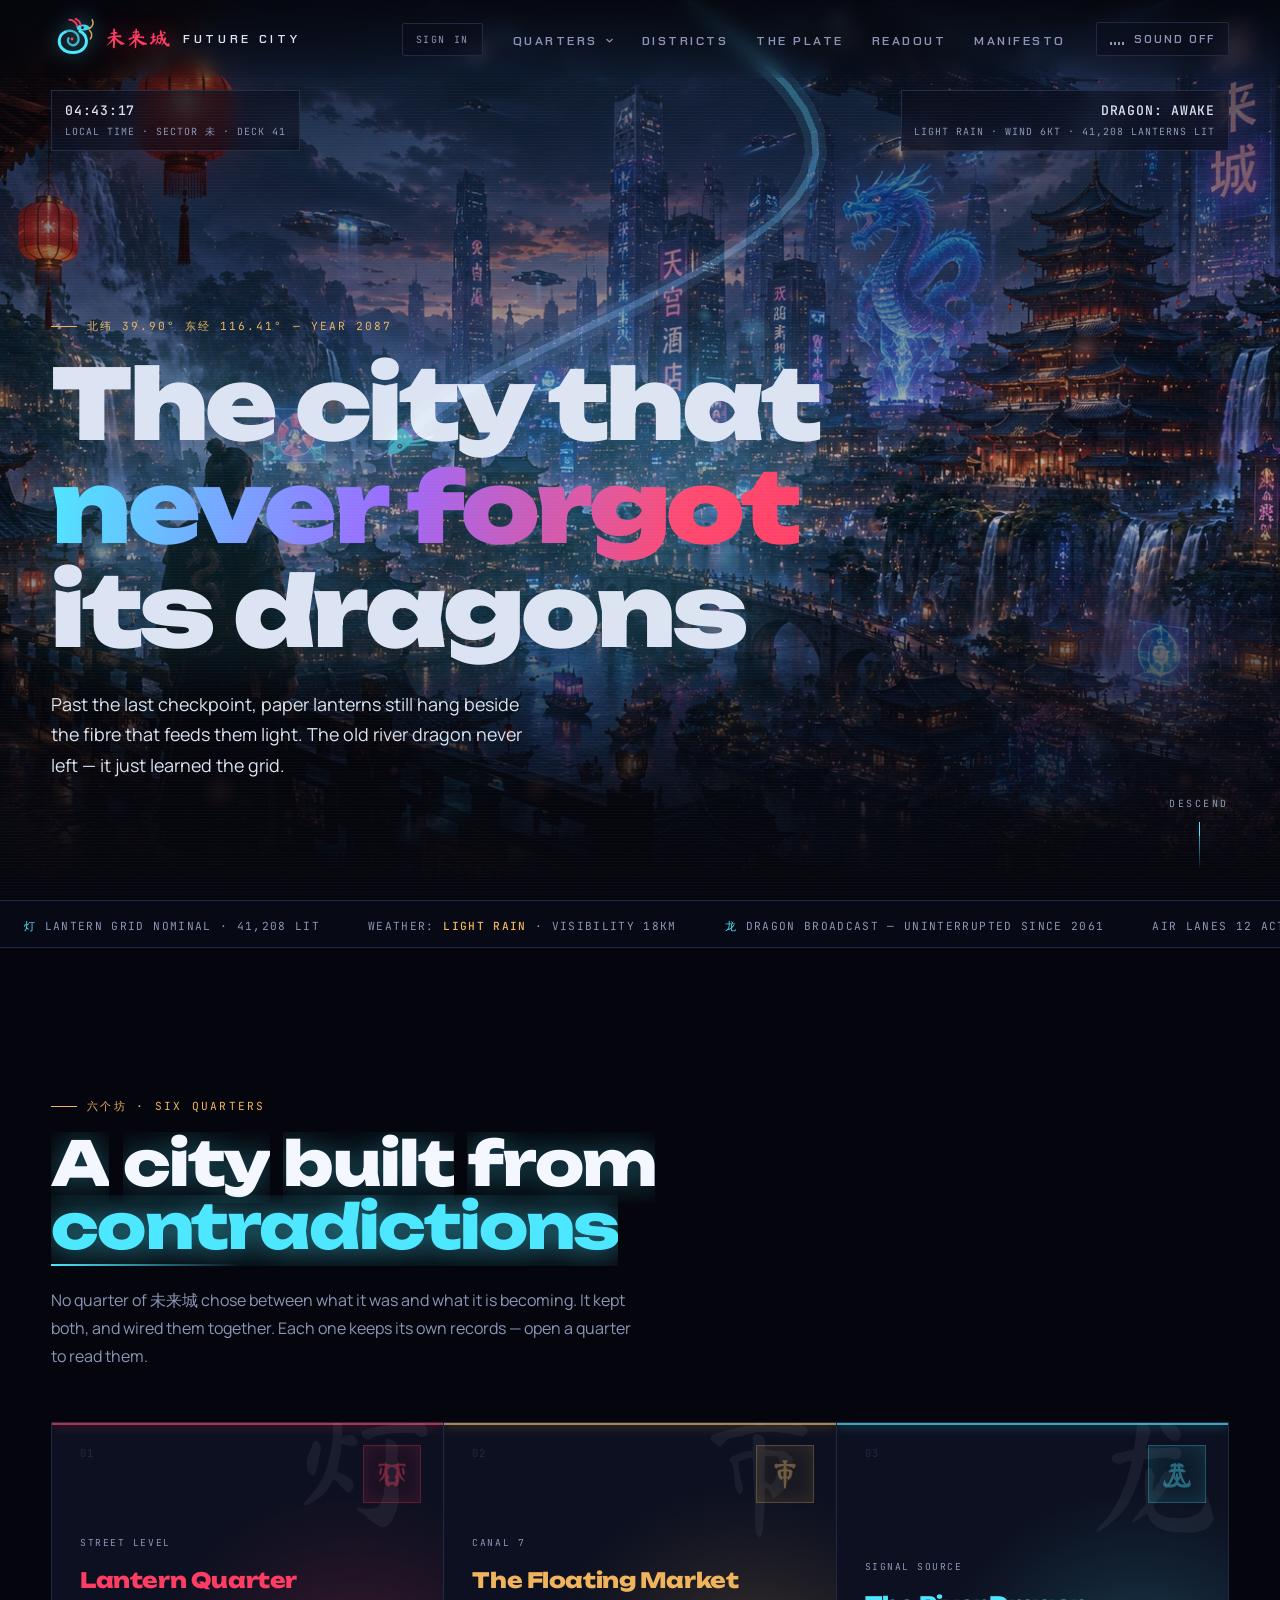
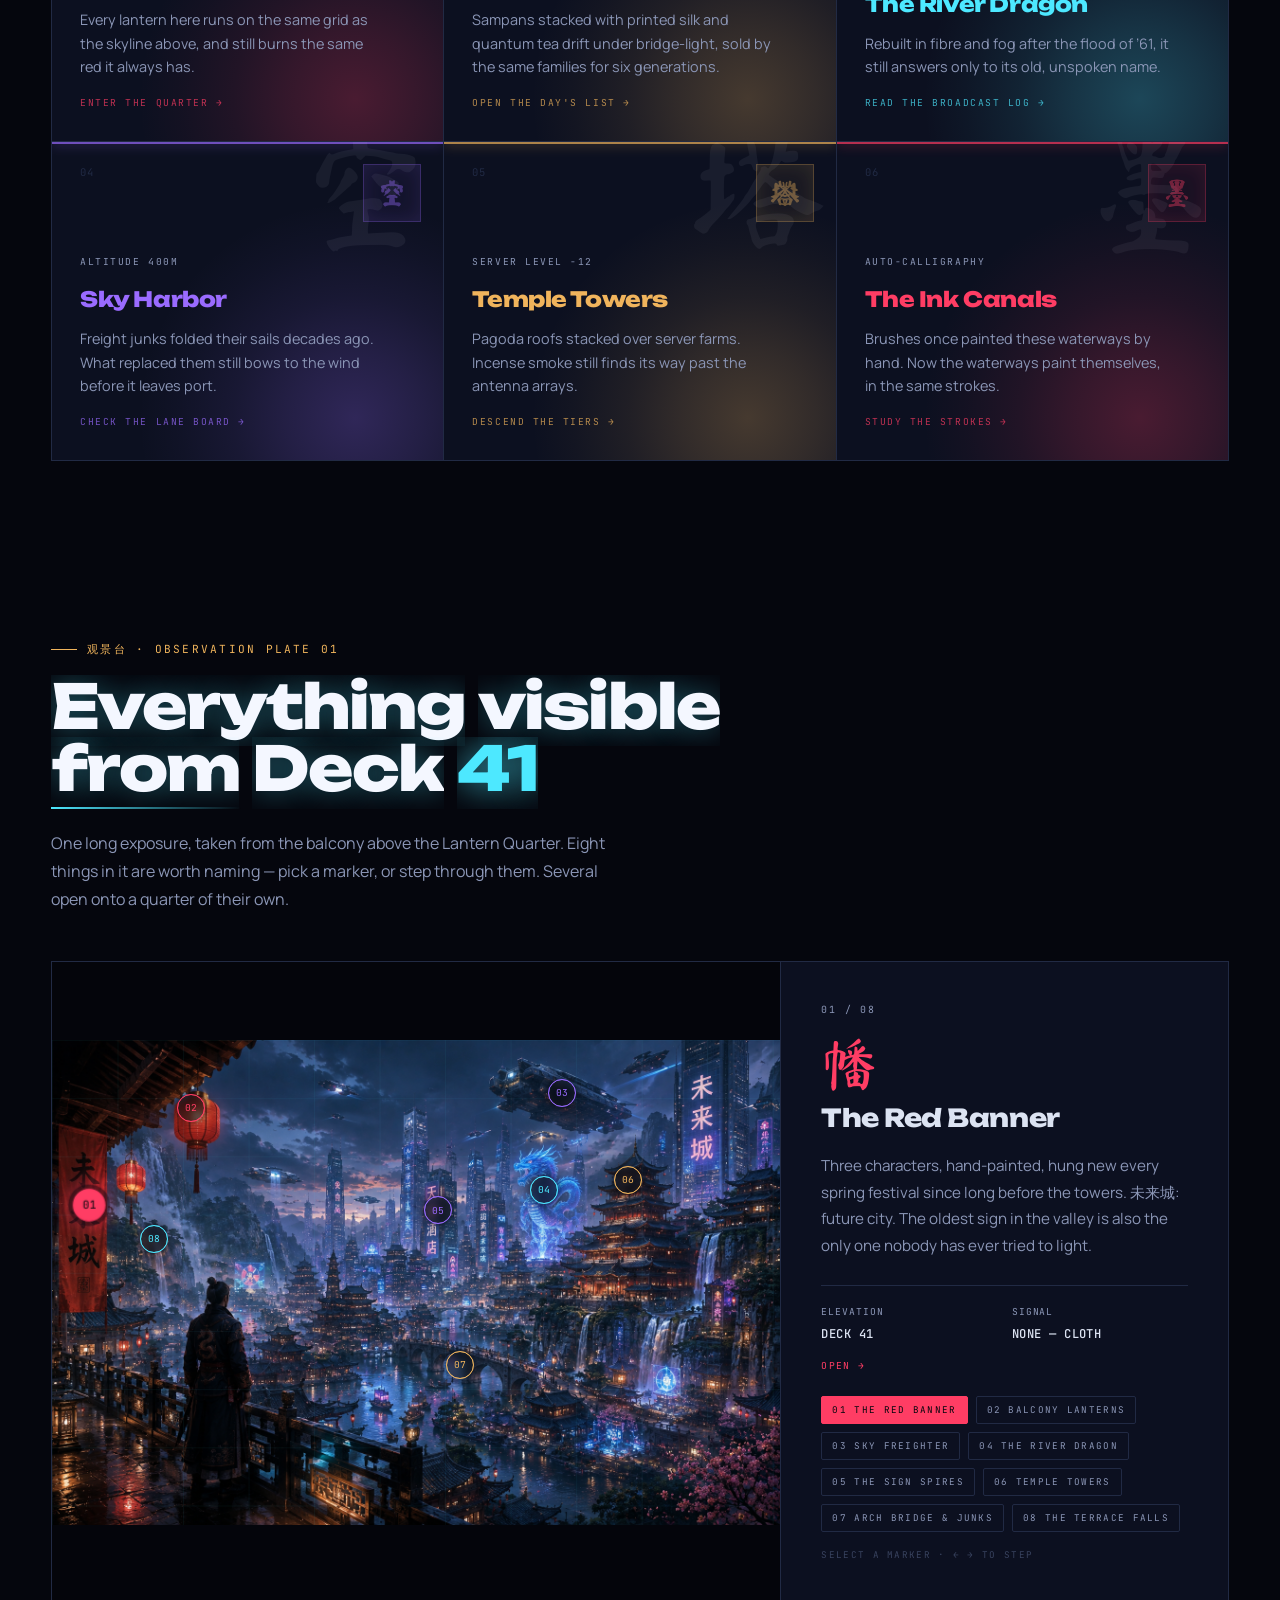
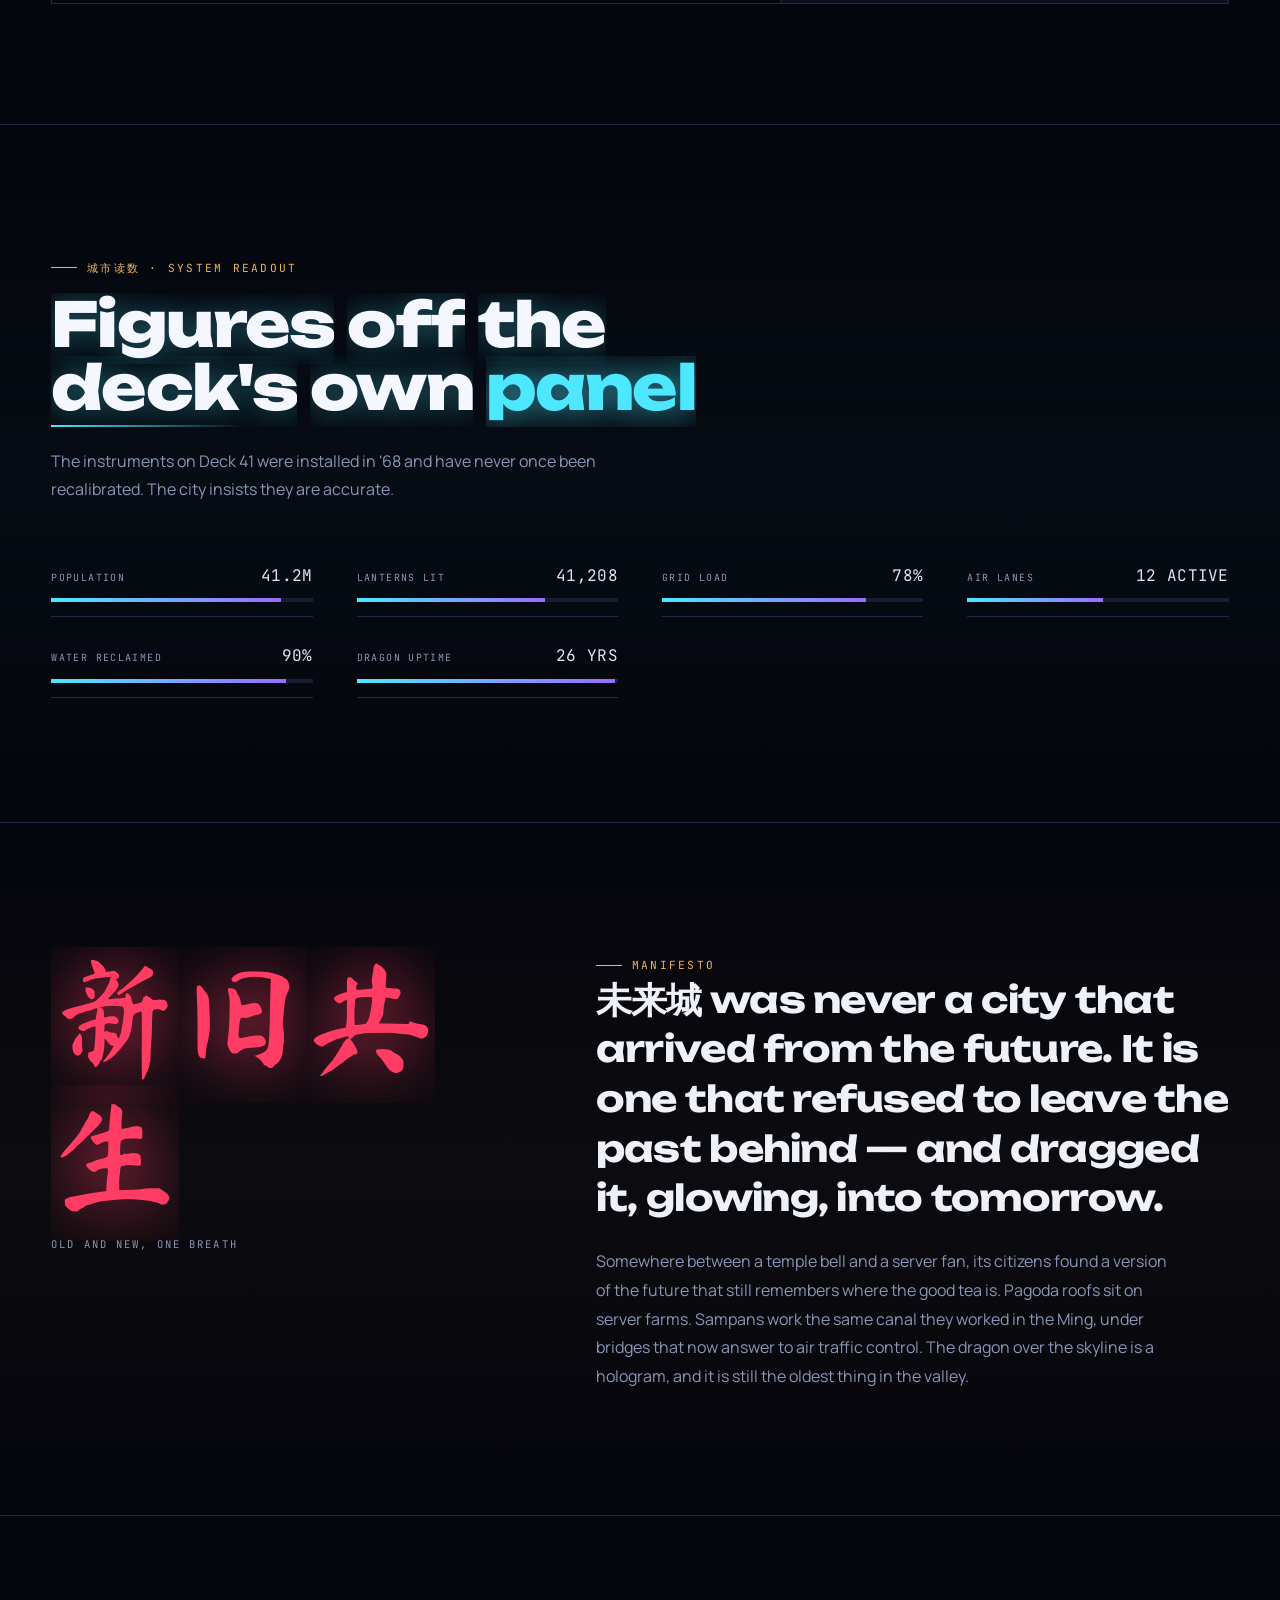
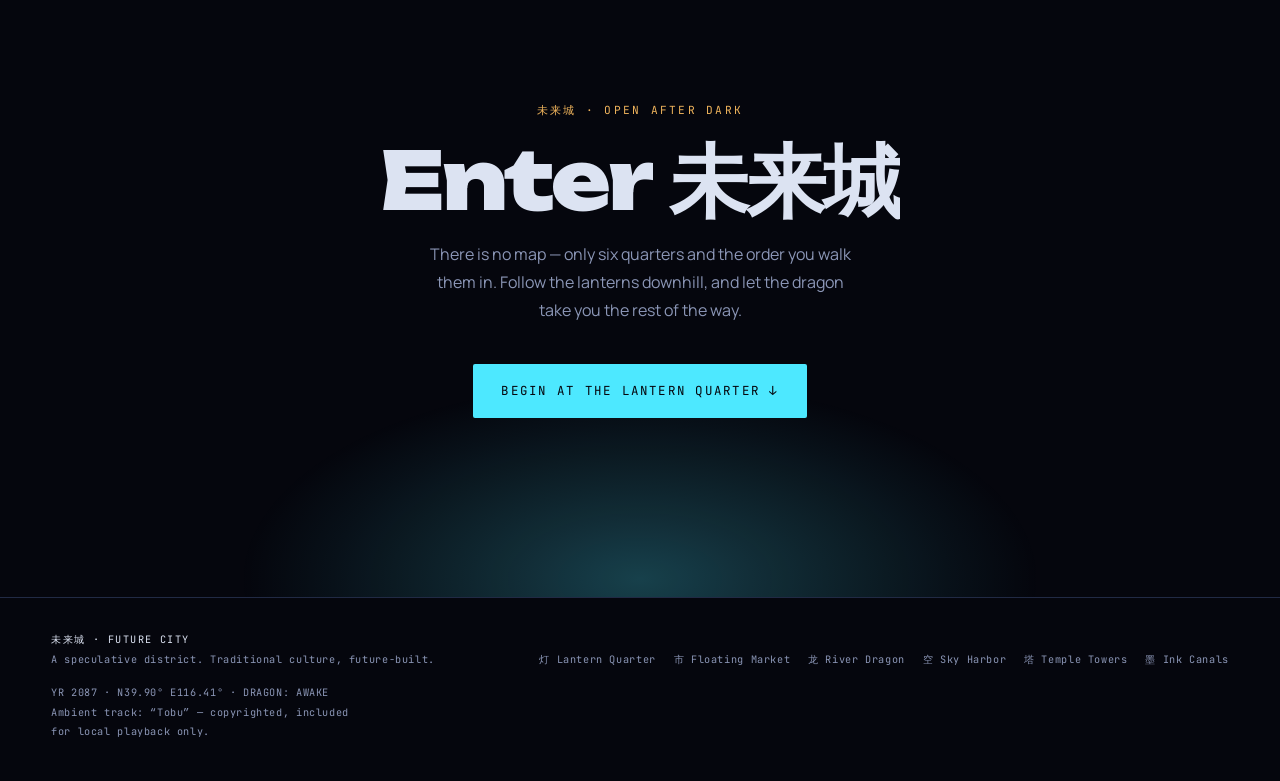
==== commit 90bcf22a: "Set top bar type in Chakra Petch Adds a --font-nav token and points the brand word, nav links, Quart" ====
--- a/index.html
+++ b/index.html
@@ -7,7 +7,7 @@
 <meta name="description" content="未来城 — a speculative Chinese metropolis where lantern-light and fibre share the same grid. Observation deck archive.">
 <link rel="preconnect" href="https://fonts.googleapis.com">
 <link rel="preconnect" href="https://fonts.gstatic.com" crossorigin>
-<link href="https://fonts.googleapis.com/css2?family=Unbounded:wght@400;600;700;800;900&family=Ma+Shan+Zheng&family=Manrope:wght@400;500;600;700&family=JetBrains+Mono:wght@400;500&display=swap" rel="stylesheet">
+<link href="https://fonts.googleapis.com/css2?family=Unbounded:wght@400;600;700;800;900&family=Chakra+Petch:wght@500;600;700&family=Ma+Shan+Zheng&family=Manrope:wght@400;500;600;700&family=JetBrains+Mono:wght@400;500&display=swap" rel="stylesheet">
 <link rel="icon" href="data:image/svg+xml,<svg xmlns='http://www.w3.org/2000/svg' viewBox='0 0 48 48'><rect width='48' height='48' rx='11' fill='%2305060d'/><path d='M33 15C41 19 43 29 37 35 31 41 19 41 13 35 7 29 9 19 16 16' fill='none' stroke='%234de8ff' stroke-width='4' stroke-linecap='round' stroke-linejoin='round'/><path d='M16 16C22 13 29 15 31 21 33 27 29 32 24 31' fill='none' stroke='%234de8ff' stroke-width='3' stroke-linecap='round' opacity='.75'/><path d='M29 10C35 6 43 7 45 12 41 15 34 15 30 13Z' fill='%234de8ff'/><path d='M30 9C28 4 25 2 21 2' fill='none' stroke='%23ff3d64' stroke-width='2.6' stroke-linecap='round'/><path d='M44 12C48 10 49 5 47 2' fill='none' stroke='%23f0b45c' stroke-width='2' stroke-linecap='round'/><circle cx='36' cy='11' r='1.7' fill='%2305060d'/></svg>">
 <link rel="stylesheet" href="assets/site.css">
 <link rel="stylesheet" href="assets/admin.css">
--- a/assets/site.css
+++ b/assets/site.css
@@ -23,6 +23,7 @@
   --font-hanzi:'Ma Shan Zheng',serif;
   --font-body:'Manrope',system-ui,sans-serif;
   --font-mono:'JetBrains Mono',ui-monospace,monospace;
+  --font-nav:'Chakra Petch','Unbounded',system-ui,sans-serif;
 }
 
 *{box-sizing:border-box;}
@@ -106,7 +107,7 @@
 }
 .brand{ display:flex; align-items:center; gap:12px; text-decoration:none; white-space:nowrap; flex:0 0 auto; }
 @media (max-width:420px){ .brand-word{ display:none; } }
-.brand-word{ font-family:var(--font-mono); font-size:.7rem; letter-spacing:.28em; color:var(--mist); }
+.brand-word{ font-family:var(--font-nav); font-weight:600; font-size:.76rem; letter-spacing:.3em; color:var(--mist); }
 .brand-name{ font-family:var(--font-hanzi); font-size:1.35rem; color:var(--crimson); line-height:1; text-shadow:0 0 22px rgba(255,61,100,.45); }
 
 /* --- the logo: a coiled Chinese dragon --- */
@@ -135,7 +136,7 @@
 }
 .nav-right{ display:flex; align-items:center; gap:clamp(14px,2.4vw,30px); }
 .nav-links{ display:flex; align-items:center; gap:clamp(14px,2.4vw,28px); list-style:none; margin:0; padding:0; }
-.nav-links a{ text-decoration:none; font-family:var(--font-mono); font-size:.68rem; letter-spacing:.2em; color:var(--fog); transition:color .25s; white-space:nowrap; }
+.nav-links a{ text-decoration:none; font-family:var(--font-nav); font-weight:600; font-size:.78rem; letter-spacing:.2em; text-transform:uppercase; color:var(--fog); transition:color .25s; white-space:nowrap; }
 .nav-links a:hover, .nav-links a.active{ color:var(--accent); }
 /* below this width only the Quarters menu survives in the top bar */
 @media (max-width:1040px){ .nav-links > li:not(.nav-menu){ display:none; } }
@@ -145,7 +146,7 @@
 .nav-menu{ position:relative; }
 .nav-menu > button{
   cursor:pointer; background:transparent; border:0; padding:0; display:inline-flex; align-items:center; gap:7px;
-  font-family:var(--font-mono); font-size:.68rem; letter-spacing:.2em; color:var(--fog); text-transform:uppercase;
+  font-family:var(--font-nav); font-weight:600; font-size:.78rem; letter-spacing:.2em; color:var(--fog); text-transform:uppercase;
   transition:color .25s;
 }
 .nav-menu > button:hover, .nav-menu.is-open > button, .nav-menu.is-current > button{ color:var(--accent); }
@@ -159,7 +160,7 @@
 .nav-menu.is-open .nav-drop{ opacity:1; visibility:visible; transform:translateX(-50%) translateY(0); }
 .nav-drop a{
   display:flex; align-items:center; gap:10px; padding:9px 10px; text-decoration:none;
-  font-family:var(--font-mono); font-size:.64rem; letter-spacing:.12em; color:var(--fog);
+  font-family:var(--font-nav); font-weight:500; font-size:.74rem; letter-spacing:.14em; color:var(--fog);
   transition:background .2s ease, color .2s ease;
 }
 .nav-drop a:hover, .nav-drop a.active{ background:var(--ink-2); color:var(--mist); }
@@ -169,7 +170,7 @@
 .audio-btn{
   display:inline-flex; align-items:center; gap:10px; cursor:pointer;
   background:var(--panel); border:1px solid var(--line); color:var(--fog);
-  font-family:var(--font-mono); font-size:.62rem; letter-spacing:.18em; text-transform:uppercase;
+  font-family:var(--font-nav); font-weight:600; font-size:.7rem; letter-spacing:.18em; text-transform:uppercase;
   padding:9px 13px; border-radius:2px; transition:color .25s, border-color .25s, background .25s;
 }
 .audio-btn:hover{ color:var(--accent); border-color:var(--accent); }
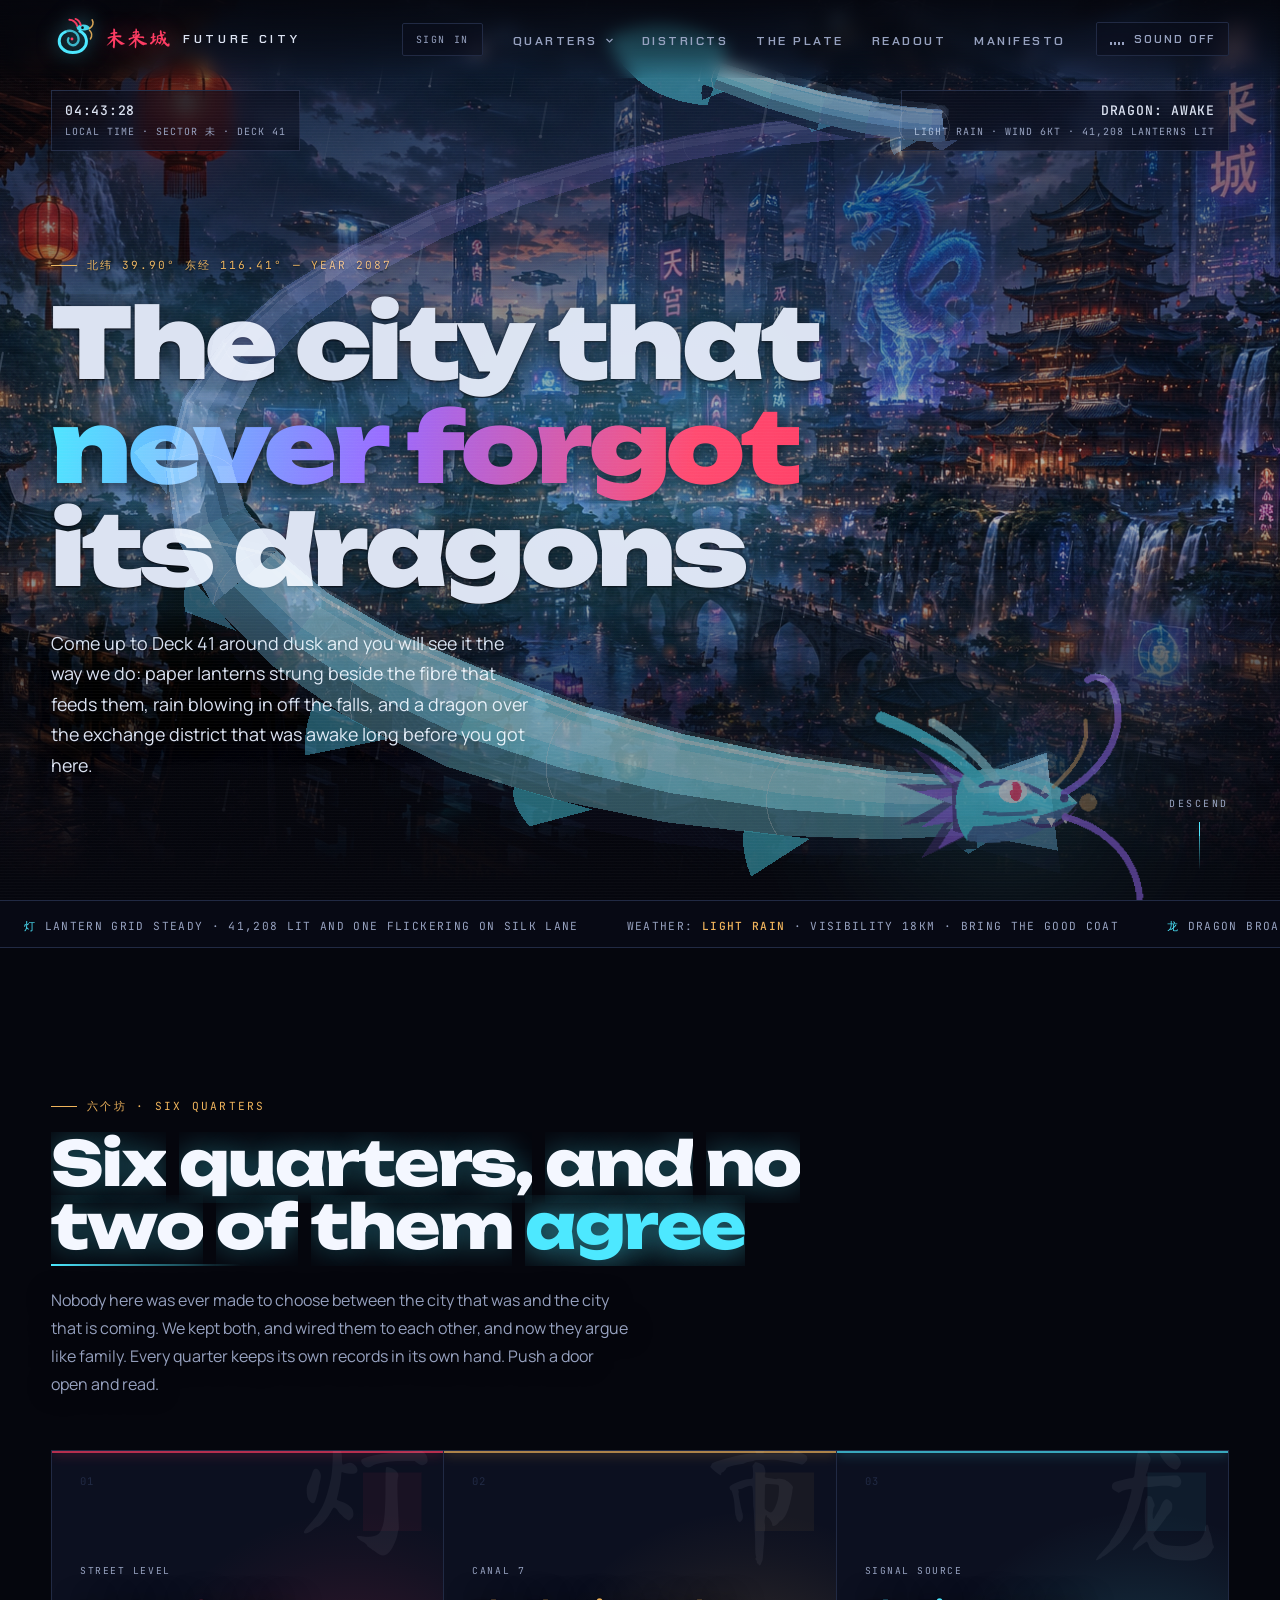
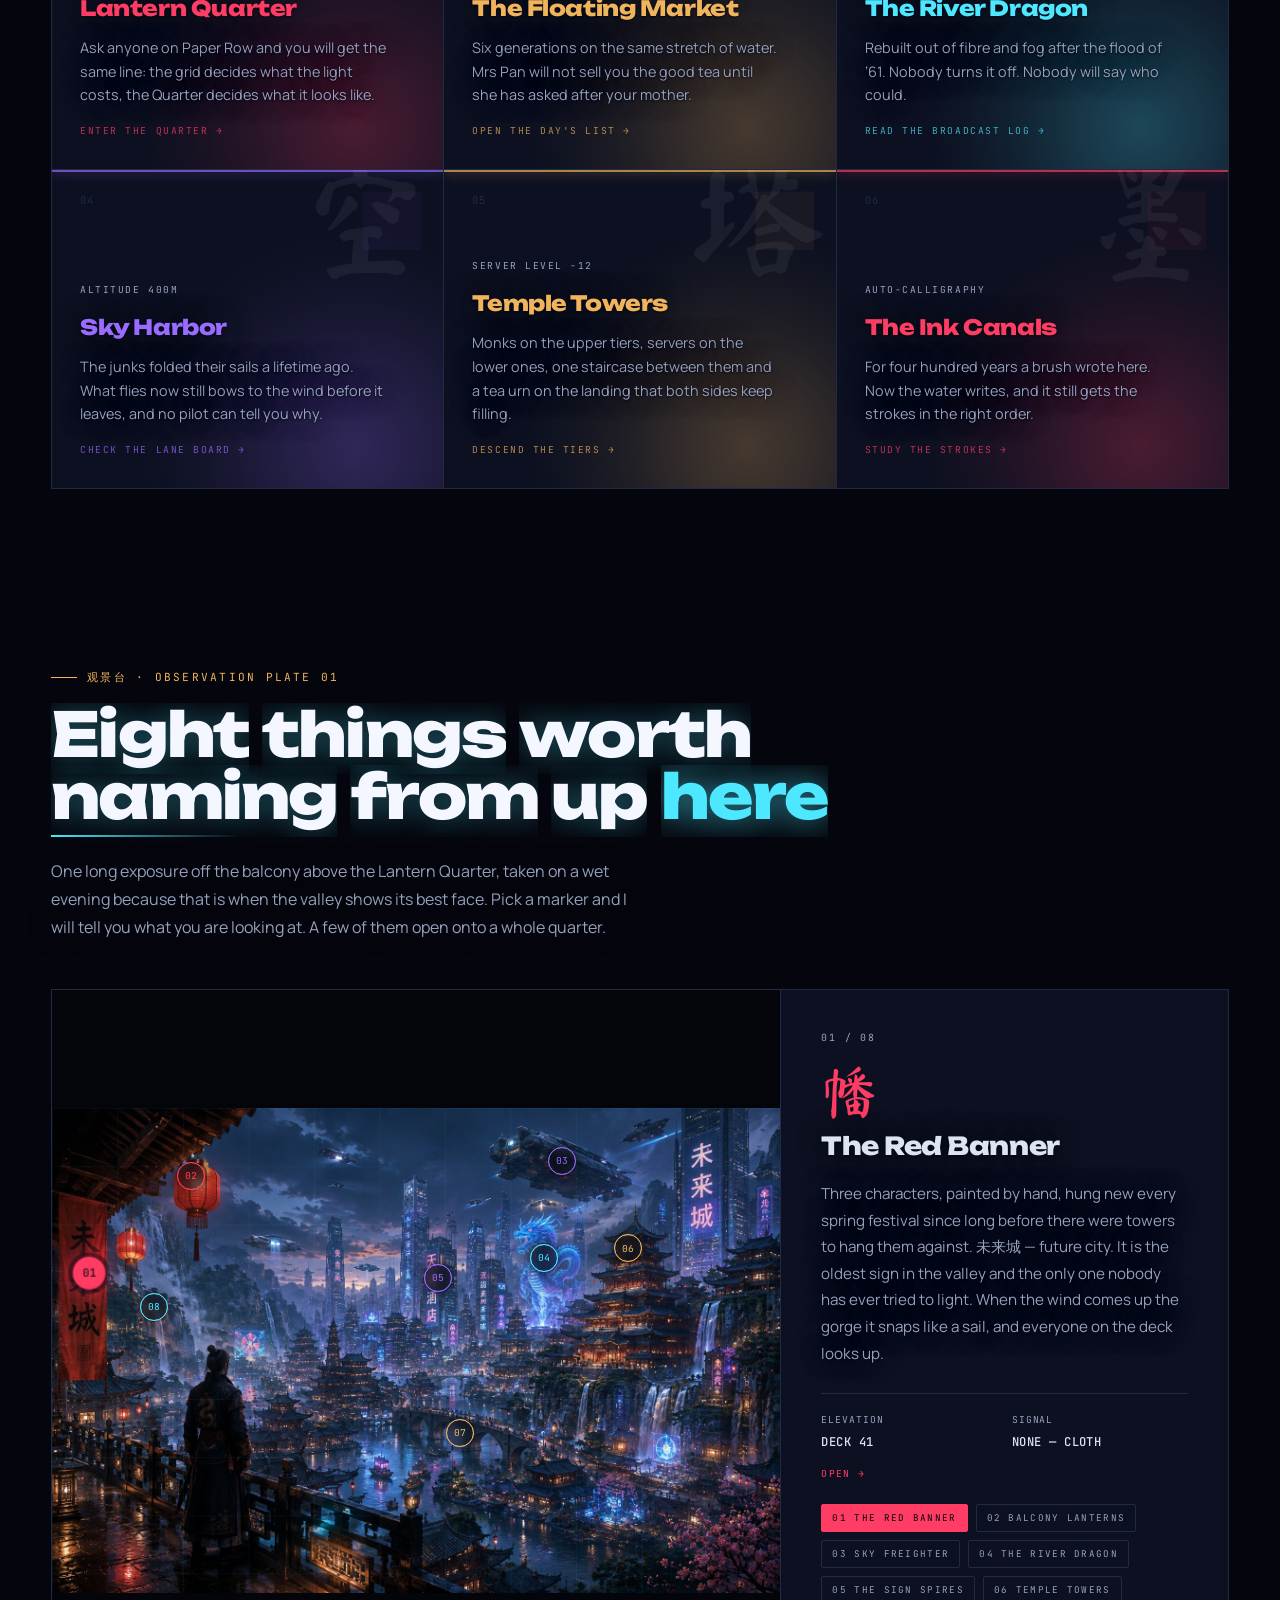
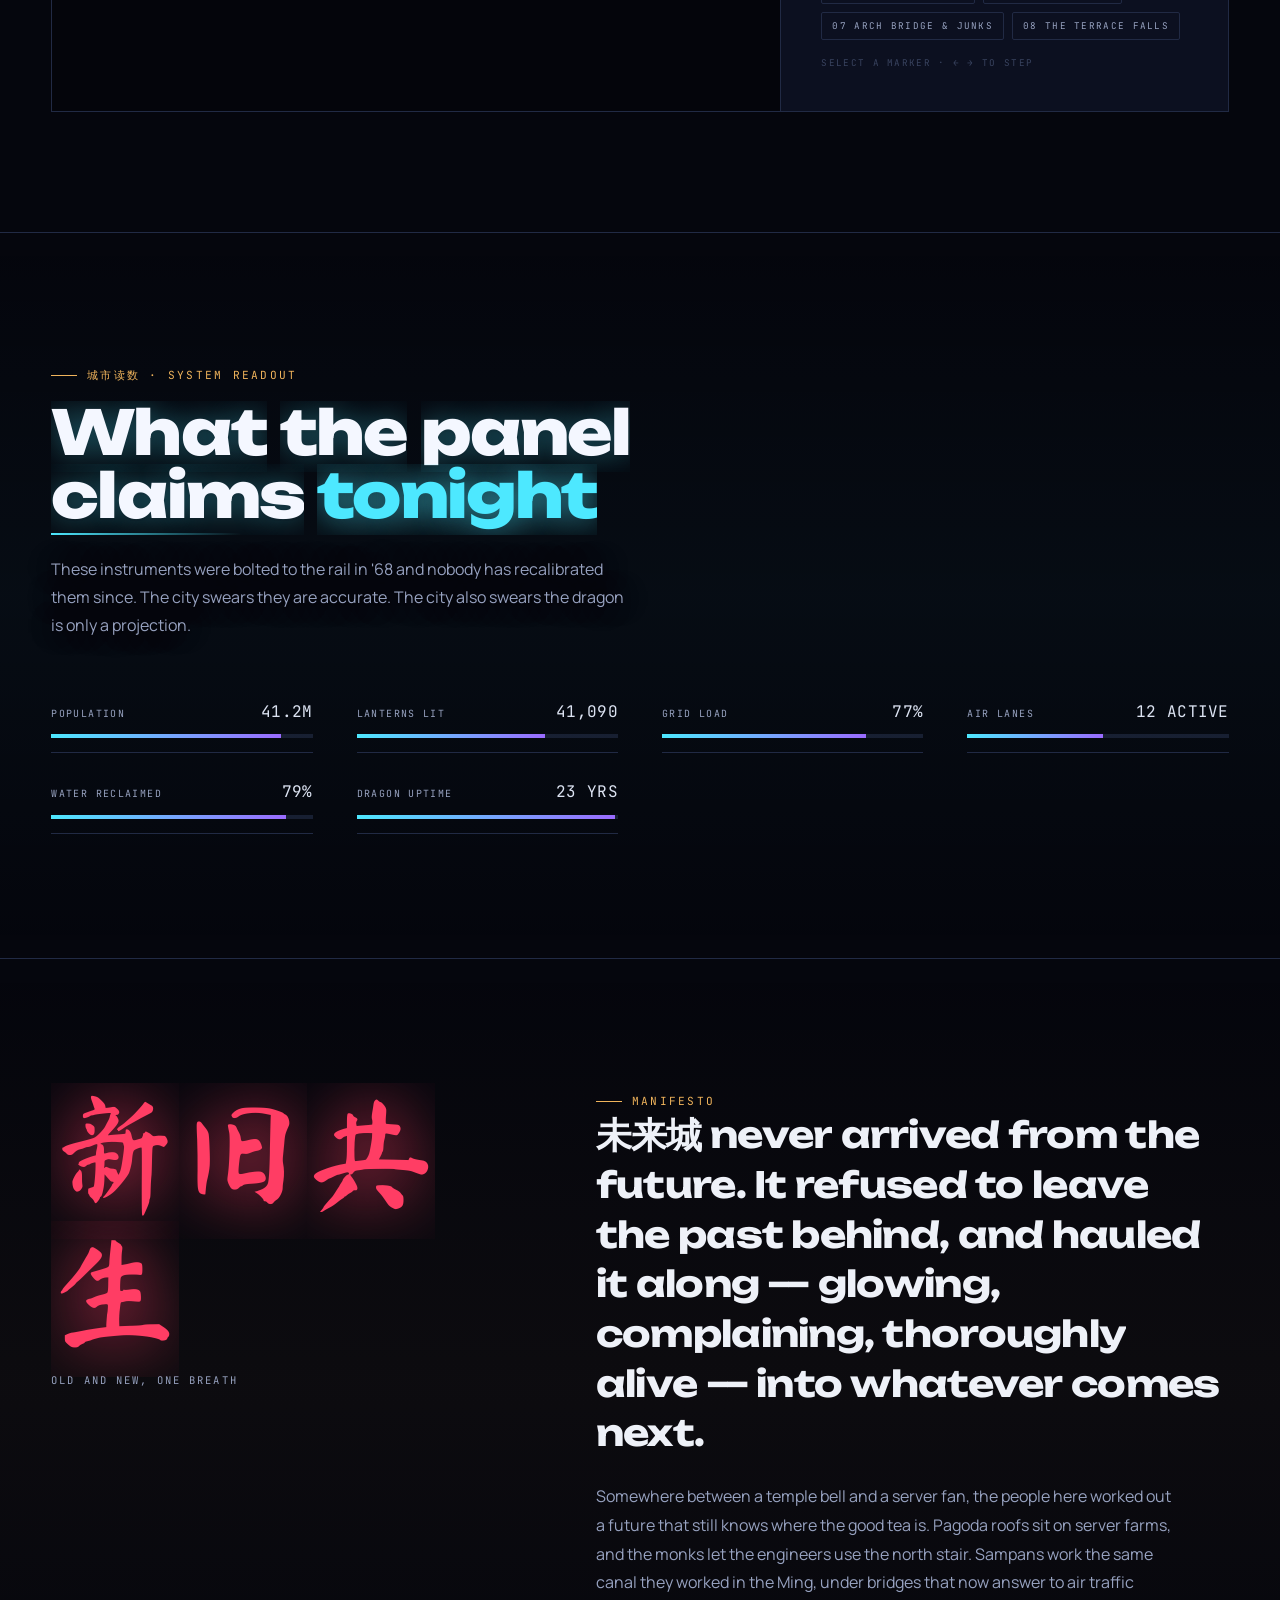
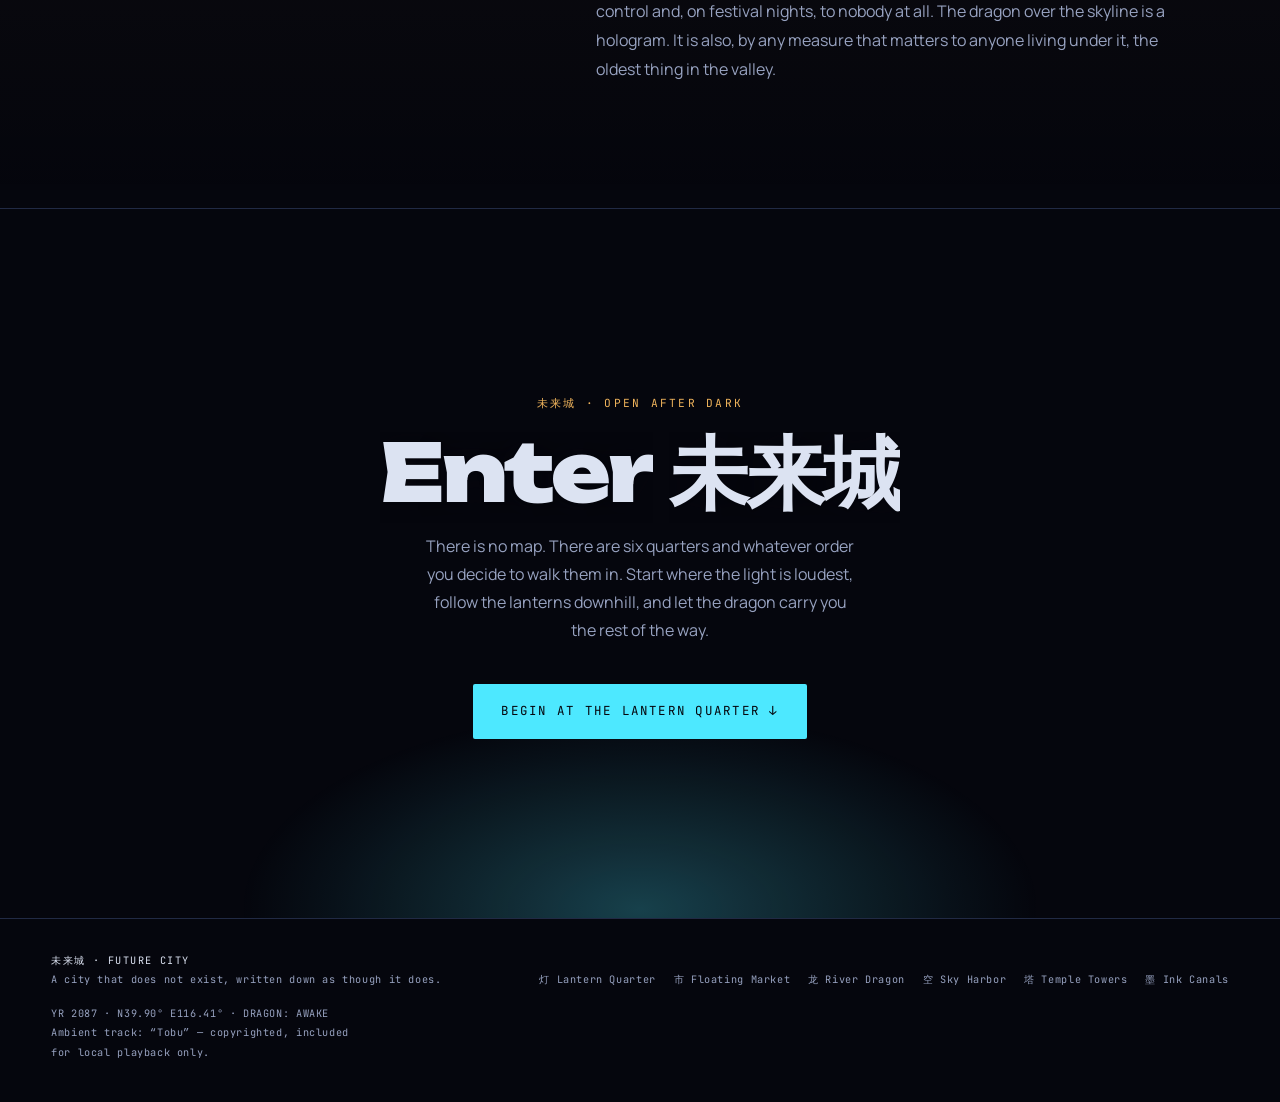
==== commit df96d05d: "Keep the head upright, and rewrite the city in a human voice Head: rotating it to the tangent rolled" ====
--- a/index.html
+++ b/index.html
@@ -4,7 +4,7 @@
 <meta charset="utf-8">
 <meta name="viewport" content="width=device-width, initial-scale=1">
 <title>未来城 · FUTURE CITY — Observation Deck</title>
-<meta name="description" content="未来城 — a speculative Chinese metropolis where lantern-light and fibre share the same grid. Observation deck archive.">
+<meta name="description" content="未来城 — a city that never chose between the temple and the server farm. Come up to Deck 41, and look at it the way we do.">
 <link rel="preconnect" href="https://fonts.googleapis.com">
 <link rel="preconnect" href="https://fonts.gstatic.com" crossorigin>
 <link href="https://fonts.googleapis.com/css2?family=Unbounded:wght@400;600;700;800;900&family=Chakra+Petch:wght@500;600;700&family=Ma+Shan+Zheng&family=Manrope:wght@400;500;600;700&family=JetBrains+Mono:wght@400;500&display=swap" rel="stylesheet">
@@ -85,7 +85,7 @@
       <span class="split-line"><span class="split-word"><em>never forgot</em></span></span>
       <span class="split-line"><span class="split-word">its dragons</span></span>
     </h1>
-    <p class="hero-sub">Past the last checkpoint, paper lanterns still hang beside the fibre that feeds them light. The old river dragon never left — it just learned the grid.</p>
+    <p class="hero-sub">Come up to Deck 41 around dusk and you will see it the way we do: paper lanterns strung beside the fibre that feeds them, rain blowing in off the falls, and a dragon over the exchange district that was awake long before you got here.</p>
   </div>
 
   <a class="scroll-cue" href="#districts"><span>DESCEND</span><span class="rail"><i></i></span></a>
@@ -97,8 +97,8 @@
   <div class="wrap">
     <div data-reveal>
       <span class="eyebrow">六个坊 · six quarters</span>
-      <h2 class="sec-title">A city built from contradictions</h2>
-      <p class="sec-lede">No quarter of 未来城 chose between what it was and what it is becoming. It kept both, and wired them together. Each one keeps its own records — open a quarter to read them.</p>
+      <h2 class="sec-title">Six quarters, and no two of them agree</h2>
+      <p class="sec-lede">Nobody here was ever made to choose between the city that was and the city that is coming. We kept both, and wired them to each other, and now they argue like family. Every quarter keeps its own records in its own hand. Push a door open and read.</p>
     </div>
     <div class="grid" data-reveal>
 
@@ -108,7 +108,7 @@
         <span class="card-glow"></span>
         <span class="card-tag">Street level</span>
         <h3 class="card-title">Lantern Quarter</h3>
-        <p class="card-copy">Every lantern here runs on the same grid as the skyline above, and still burns the same red it always has.</p>
+        <p class="card-copy">Ask anyone on Paper Row and you will get the same line: the grid decides what the light costs, the Quarter decides what it looks like.</p>
         <span class="card-go">Enter the quarter →</span>
       </a>
 
@@ -118,7 +118,7 @@
         <span class="card-glow"></span>
         <span class="card-tag">Canal 7</span>
         <h3 class="card-title">The Floating Market</h3>
-        <p class="card-copy">Sampans stacked with printed silk and quantum tea drift under bridge-light, sold by the same families for six generations.</p>
+        <p class="card-copy">Six generations on the same stretch of water. Mrs Pan will not sell you the good tea until she has asked after your mother.</p>
         <span class="card-go">Open the day's list →</span>
       </a>
 
@@ -128,7 +128,7 @@
         <span class="card-glow"></span>
         <span class="card-tag">Signal source</span>
         <h3 class="card-title">The River Dragon</h3>
-        <p class="card-copy">Rebuilt in fibre and fog after the flood of ’61, it still answers only to its old, unspoken name.</p>
+        <p class="card-copy">Rebuilt out of fibre and fog after the flood of ’61. Nobody turns it off. Nobody will say who could.</p>
         <span class="card-go">Read the broadcast log →</span>
       </a>
 
@@ -138,7 +138,7 @@
         <span class="card-glow"></span>
         <span class="card-tag">Altitude 400m</span>
         <h3 class="card-title">Sky Harbor</h3>
-        <p class="card-copy">Freight junks folded their sails decades ago. What replaced them still bows to the wind before it leaves port.</p>
+        <p class="card-copy">The junks folded their sails a lifetime ago. What flies now still bows to the wind before it leaves, and no pilot can tell you why.</p>
         <span class="card-go">Check the lane board →</span>
       </a>
 
@@ -148,7 +148,7 @@
         <span class="card-glow"></span>
         <span class="card-tag">Server level −12</span>
         <h3 class="card-title">Temple Towers</h3>
-        <p class="card-copy">Pagoda roofs stacked over server farms. Incense smoke still finds its way past the antenna arrays.</p>
+        <p class="card-copy">Monks on the upper tiers, servers on the lower ones, one staircase between them and a tea urn on the landing that both sides keep filling.</p>
         <span class="card-go">Descend the tiers →</span>
       </a>
 
@@ -158,7 +158,7 @@
         <span class="card-glow"></span>
         <span class="card-tag">Auto-calligraphy</span>
         <h3 class="card-title">The Ink Canals</h3>
-        <p class="card-copy">Brushes once painted these waterways by hand. Now the waterways paint themselves, in the same strokes.</p>
+        <p class="card-copy">For four hundred years a brush wrote here. Now the water writes, and it still gets the strokes in the right order.</p>
         <span class="card-go">Study the strokes →</span>
       </a>
 
@@ -170,8 +170,8 @@
   <div class="wrap">
     <div data-reveal>
       <span class="eyebrow">观景台 · observation plate 01</span>
-      <h2 class="sec-title">Everything visible from Deck 41</h2>
-      <p class="sec-lede">One long exposure, taken from the balcony above the Lantern Quarter. Eight things in it are worth naming — pick a marker, or step through them. Several open onto a quarter of their own.</p>
+      <h2 class="sec-title">Eight things worth naming from up here</h2>
+      <p class="sec-lede">One long exposure off the balcony above the Lantern Quarter, taken on a wet evening because that is when the valley shows its best face. Pick a marker and I will tell you what you are looking at. A few of them open onto a whole quarter.</p>
     </div>
 
     <div class="plate-shell" data-reveal>
@@ -202,8 +202,8 @@
   <div class="wrap">
     <div data-reveal>
       <span class="eyebrow">城市读数 · system readout</span>
-      <h2 class="sec-title">Figures off the deck's own panel</h2>
-      <p class="sec-lede">The instruments on Deck 41 were installed in '68 and have never once been recalibrated. The city insists they are accurate.</p>
+      <h2 class="sec-title">What the panel claims tonight</h2>
+      <p class="sec-lede">These instruments were bolted to the rail in '68 and nobody has recalibrated them since. The city swears they are accurate. The city also swears the dragon is only a projection.</p>
     </div>
     <div class="readout" data-reveal>
       <div class="meter"><div class="meter-top"><span class="label">Population</span><span class="value">41.2M</span></div><div class="meter-track"><div class="meter-fill" data-target="88"></div></div></div>
@@ -223,8 +223,8 @@
     </div>
     <div data-reveal>
       <span class="eyebrow">Manifesto</span>
-      <p class="statement">未来城 was never a city that arrived from the future. It is one that refused to leave the past behind — and dragged it, glowing, into tomorrow.</p>
-      <p class="body-copy">Somewhere between a temple bell and a server fan, its citizens found a version of the future that still remembers where the good tea is. Pagoda roofs sit on server farms. Sampans work the same canal they worked in the Ming, under bridges that now answer to air traffic control. The dragon over the skyline is a hologram, and it is still the oldest thing in the valley.</p>
+      <p class="statement">未来城 never arrived from the future. It refused to leave the past behind, and hauled it along — glowing, complaining, thoroughly alive — into whatever comes next.</p>
+      <p class="body-copy">Somewhere between a temple bell and a server fan, the people here worked out a future that still knows where the good tea is. Pagoda roofs sit on server farms, and the monks let the engineers use the north stair. Sampans work the same canal they worked in the Ming, under bridges that now answer to air traffic control and, on festival nights, to nobody at all. The dragon over the skyline is a hologram. It is also, by any measure that matters to anyone living under it, the oldest thing in the valley.</p>
     </div>
   </div>
 </section>
@@ -233,7 +233,7 @@
   <div class="wrap">
     <span class="eyebrow">未来城 · open after dark</span>
     <h2 data-reveal>Enter 未来城</h2>
-    <p data-reveal>There is no map — only six quarters and the order you walk them in. Follow the lanterns downhill, and let the dragon take you the rest of the way.</p>
+    <p data-reveal>There is no map. There are six quarters and whatever order you decide to walk them in. Start where the light is loudest, follow the lanterns downhill, and let the dragon carry you the rest of the way.</p>
     <a class="enter-link" href="lantern-quarter.html" data-reveal>Begin at the Lantern Quarter ↓</a>
   </div>
 </section>
@@ -241,7 +241,7 @@
 <footer>
   <div>
     <span class="fmark">未来城 · FUTURE CITY</span><br>
-    A speculative district. Traditional culture, future-built.
+    A city that does not exist, written down as though it does.
   </div>
   <nav class="foot-links" aria-label="Quarters">
     <a href="lantern-quarter.html">灯 Lantern Quarter</a>
@@ -259,38 +259,39 @@
 
 <script>
 window.FC_TICKER = [
-  '<em>灯</em> LANTERN GRID NOMINAL · 41,208 LIT',
-  'WEATHER: <b>LIGHT RAIN</b> · VISIBILITY 18KM',
-  '<em>龙</em> DRAGON BROADCAST — UNINTERRUPTED SINCE 2061',
-  'AIR LANES 12 ACTIVE, 2 REROUTED OVER THE FALLS',
-  'CANAL 7 NIGHT MARKET OPEN UNTIL TIDE',
-  '<em>塔</em> TEMPLE TOWERS · SUBLEVEL COOLING STABLE',
-  'CURFEW LIFTS 05:00 · FIRST FERRY 05:20'
+  '<em>灯</em> LANTERN GRID STEADY · 41,208 LIT AND ONE FLICKERING ON SILK LANE',
+  'WEATHER: <b>LIGHT RAIN</b> · VISIBILITY 18KM · BRING THE GOOD COAT',
+  '<em>龙</em> DRAGON BROADCAST — UNBROKEN SINCE 2061',
+  'AIR LANES 12 ACTIVE, 2 SENT THE LONG WAY ROUND OVER THE FALLS',
+  'CANAL 7 NIGHT MARKET OPEN UNTIL THE TIDE TURNS',
+  '<em>塔</em> TEMPLE TOWERS · SUBLEVEL COOLING STABLE · EVENING BELL AT NINE',
+  'LOST ON PAPER ROW: ONE GREY CAT, ANSWERS TO NOTHING',
+  'CURFEW LIFTS 05:00 · FIRST FERRY 05:20 · TEA BY 05:25'
 ];
 
 window.FC_PINS = [
   { x:5,    y:34, glyph:'幡', hue:'#ff3d64', title:'The Red Banner',      alt:'Deck 41',        sig:'None — cloth',
-    copy:'Three characters, hand-painted, hung new every spring festival since long before the towers. 未来城: future city. The oldest sign in the valley is also the only one nobody has ever tried to light.' },
+    copy:'Three characters, painted by hand, hung new every spring festival since long before there were towers to hang them against. 未来城 — future city. It is the oldest sign in the valley and the only one nobody has ever tried to light. When the wind comes up the gorge it snaps like a sail, and everyone on the deck looks up.' },
   { x:19,   y:14, glyph:'灯', hue:'#ff3d64', title:'Balcony Lanterns',    alt:'Deck 41',        sig:'Grid loop 7',
     href:'lantern-quarter.html', linkName:'the Lantern Quarter',
-    copy:'Silk over a lattice frame, filament inside, drawing off the same feed as the freight lanes overhead. The Quarter fought eleven years to keep them analogue in shape, if not in current.' },
+    copy:'Silk stretched over a lattice frame, a filament inside, running off the same feed as the freight lanes overhead. The Quarter spent eleven years in hearings to keep the shape and give up the flame. Ask the women on Paper Row whether it was worth it and they will look at you as though you had asked whether your own name was worth it.' },
   { x:70,   y:11, glyph:'舟', hue:'#9a6bff', title:'Sky Freighter',       alt:'620 m',          sig:'Lane 12 · inbound',
     href:'sky-harbor.html', linkName:'Sky Harbor',
-    copy:'A bulk hauler on the evening approach, running dark except for its lane lights. It still dips its nose before it clears the ridge — a bow the pilots inherited from the river junks and never explained.' },
+    copy:'A bulk hauler on the evening approach, running dark but for its lane lights. It dips its nose before it clears the ridge — a bow the pilots inherited from the river junks and have never once explained. Ask three of them and you will get a shrug, a superstition, and a very long story about a grandfather.' },
   { x:67.5, y:31, glyph:'龙', hue:'#4de8ff', title:'The River Dragon',    alt:'340 m',          sig:'Broadcast · permanent',
     href:'river-dragon.html', linkName:'the River Dragon',
-    copy:'Not advertising. A civic projection coiling above the exchange district since ’61, drawn from a scan of the temple carving that survived the flood. It has never been switched off, and no department will admit to owning the switch.' },
+    copy:'Not advertising. A civic projection that has coiled over the exchange district since ’61, built from a scan of the one temple carving the flood left standing. It has never been switched off. No department will admit to owning the switch, and by now nobody is in a hurry to find it.' },
   { x:53,   y:35, glyph:'字', hue:'#9a6bff', title:'The Sign Spires',     alt:'180–400 m',      sig:'Commercial',
-    copy:'天宫酒店 — Sky Palace Hotel — and four hundred of its neighbours, stacked vertically because the valley floor ran out in 2044. The characters are set to be read from the river, not the street.' },
+    copy:'天宫酒店 — the Sky Palace — and four hundred neighbours stacked on top of one another, because the valley floor ran out in 2044 and the only direction left was up. Every one of those characters is angled to be read from the river. Down at street level you get their backs, and a great deal of light you did not ask for.' },
   { x:79,   y:29, glyph:'塔', hue:'#f0b45c', title:'Temple Towers',       alt:'90 m · −12 sub', sig:'Dark fibre',
     href:'temple-towers.html', linkName:'the Temple Towers',
-    copy:'Tiered roofs in the old order, holding a server farm in every tier below. Monks and technicians use the same stair and, by long agreement, the same tea.' },
+    copy:'Tiered roofs in the old order, with a server farm humming under every tier. Monks and technicians share the north stair and, by an agreement nobody has ever written down, the same tea urn on the landing. Whoever empties it fills it.' },
   { x:56,   y:67, glyph:'桥', hue:'#f0b45c', title:'Arch Bridge & Junks', alt:'River level',    sig:'Canal 7',
     href:'floating-market.html', linkName:'the Floating Market',
-    copy:'Stone spans from the Ming, load-tested for maglev in ’72 and passed without modification. Beneath them, lantern-hung sampans still trade at their own pace, indifferent to the schedule above.' },
+    copy:'Ming stone, load-tested for maglev in ’72 and passed without a single modification, which the engineers found insulting and the masons found funny. Underneath, lantern-hung sampans trade at their own speed, entirely indifferent to the timetable going over their heads.' },
   { x:14,   y:41, glyph:'瀑', hue:'#4de8ff', title:'The Terrace Falls',   alt:'900 m drop',     sig:'Hydro loop',
     href:'ink-canals.html', linkName:'the Ink Canals',
-    copy:'Reclaimed rain, released down the cliff faces on both flanks of the valley. Ninety per cent is caught again before it reaches the river. The other ten is left to fall for the look of the thing.' }
+    copy:'Reclaimed rain, let go down the cliffs on both flanks of the valley. Ninety per cent is caught again before it ever reaches the river. The last ten per cent is allowed to fall purely for the look of the thing, and there is a line in the district budget that says so.' }
 ];
 </script>
 <script src="assets/auth.js"></script>
--- a/assets/site.css
+++ b/assets/site.css
@@ -10,7 +10,7 @@
   --ink-2:#131a2e;
   --line:#212a44;
   --mist:#dce3f2;
-  --fog:#8b96b6;
+  --fog:#97a2c0;
   --cyan:#4de8ff;
   --violet:#9a6bff;
   --crimson:#ff3d64;
@@ -92,10 +92,28 @@
    blended layer here would stall painting on long pages. */
 #dragon{
   position:fixed; top:0; left:0; width:100%; height:100svh; z-index:1;
-  pointer-events:none; mix-blend-mode:screen; opacity:.66;
-}
-#dgHead{ filter:drop-shadow(0 0 12px color-mix(in srgb, var(--accent) 75%, transparent)); }
-@media (max-width:700px){ #dragon{ opacity:.42; } }
+  pointer-events:none; mix-blend-mode:screen; opacity:.58;
+}
+.dg-head{ filter:drop-shadow(0 0 26px color-mix(in srgb, var(--accent) 70%, transparent)); }
+@media (max-width:700px){ #dragon{ opacity:.38; } }
+
+/* The dragon passes behind the type, and the type has to win. Every heading
+   and every run of copy carries its own patch of night, so nothing moving
+   behind it can eat the contrast. */
+h1, h2, h3,
+.hero-title, .hero-sub, .hero-kicker,
+.sec-title, .sec-lede,
+.read-title, .read-copy,
+.card-title, .card-copy,
+.q-title, .q-lede, .lede{
+  text-shadow:0 1px 2px rgba(5,6,13,.92), 0 0 26px rgba(5,6,13,.7);
+}
+/* gradient-filled glyphs are transparent, so a shadow would show through
+   them and muddy the fill — they get a glow of their own instead */
+h1.hero-title em{
+  text-shadow:none;
+  filter:drop-shadow(0 2px 10px rgba(5,6,13,.8));
+}
 
 /* ---------- nav ---------- */
 nav.topbar{
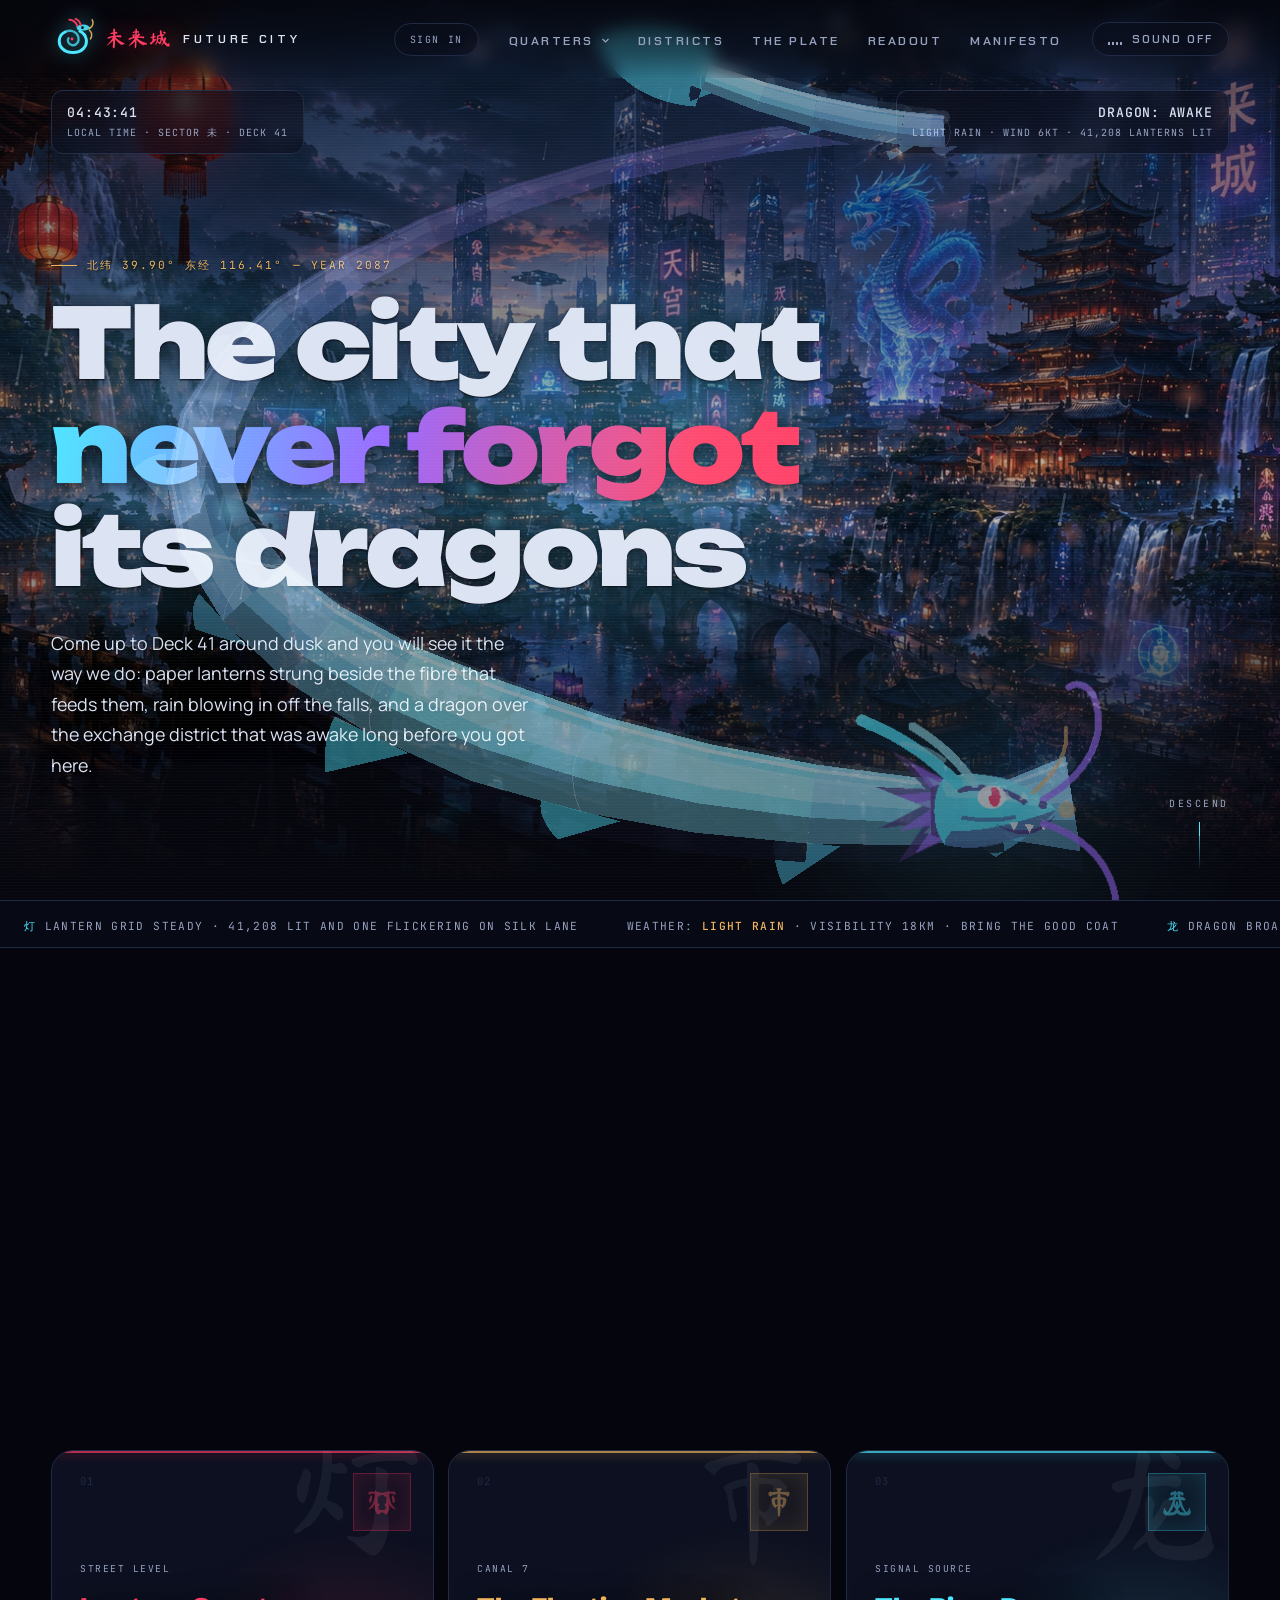
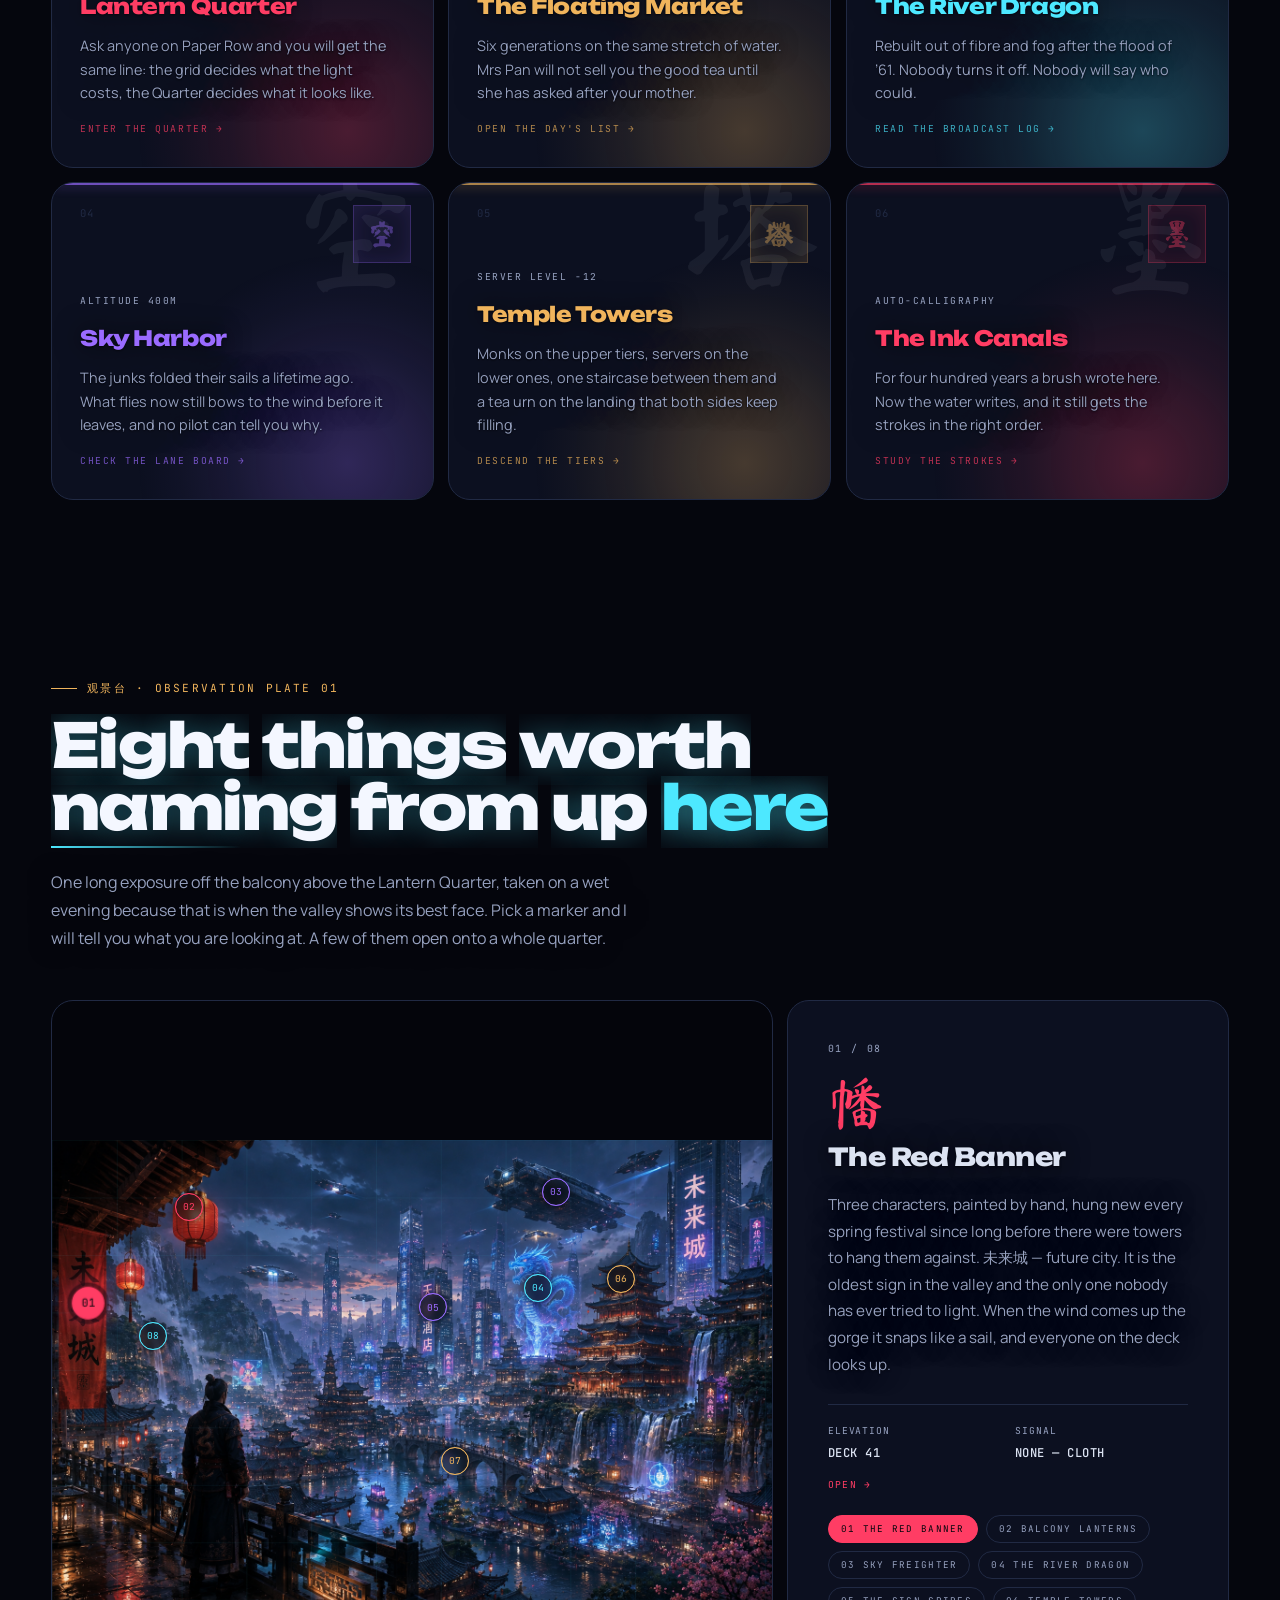
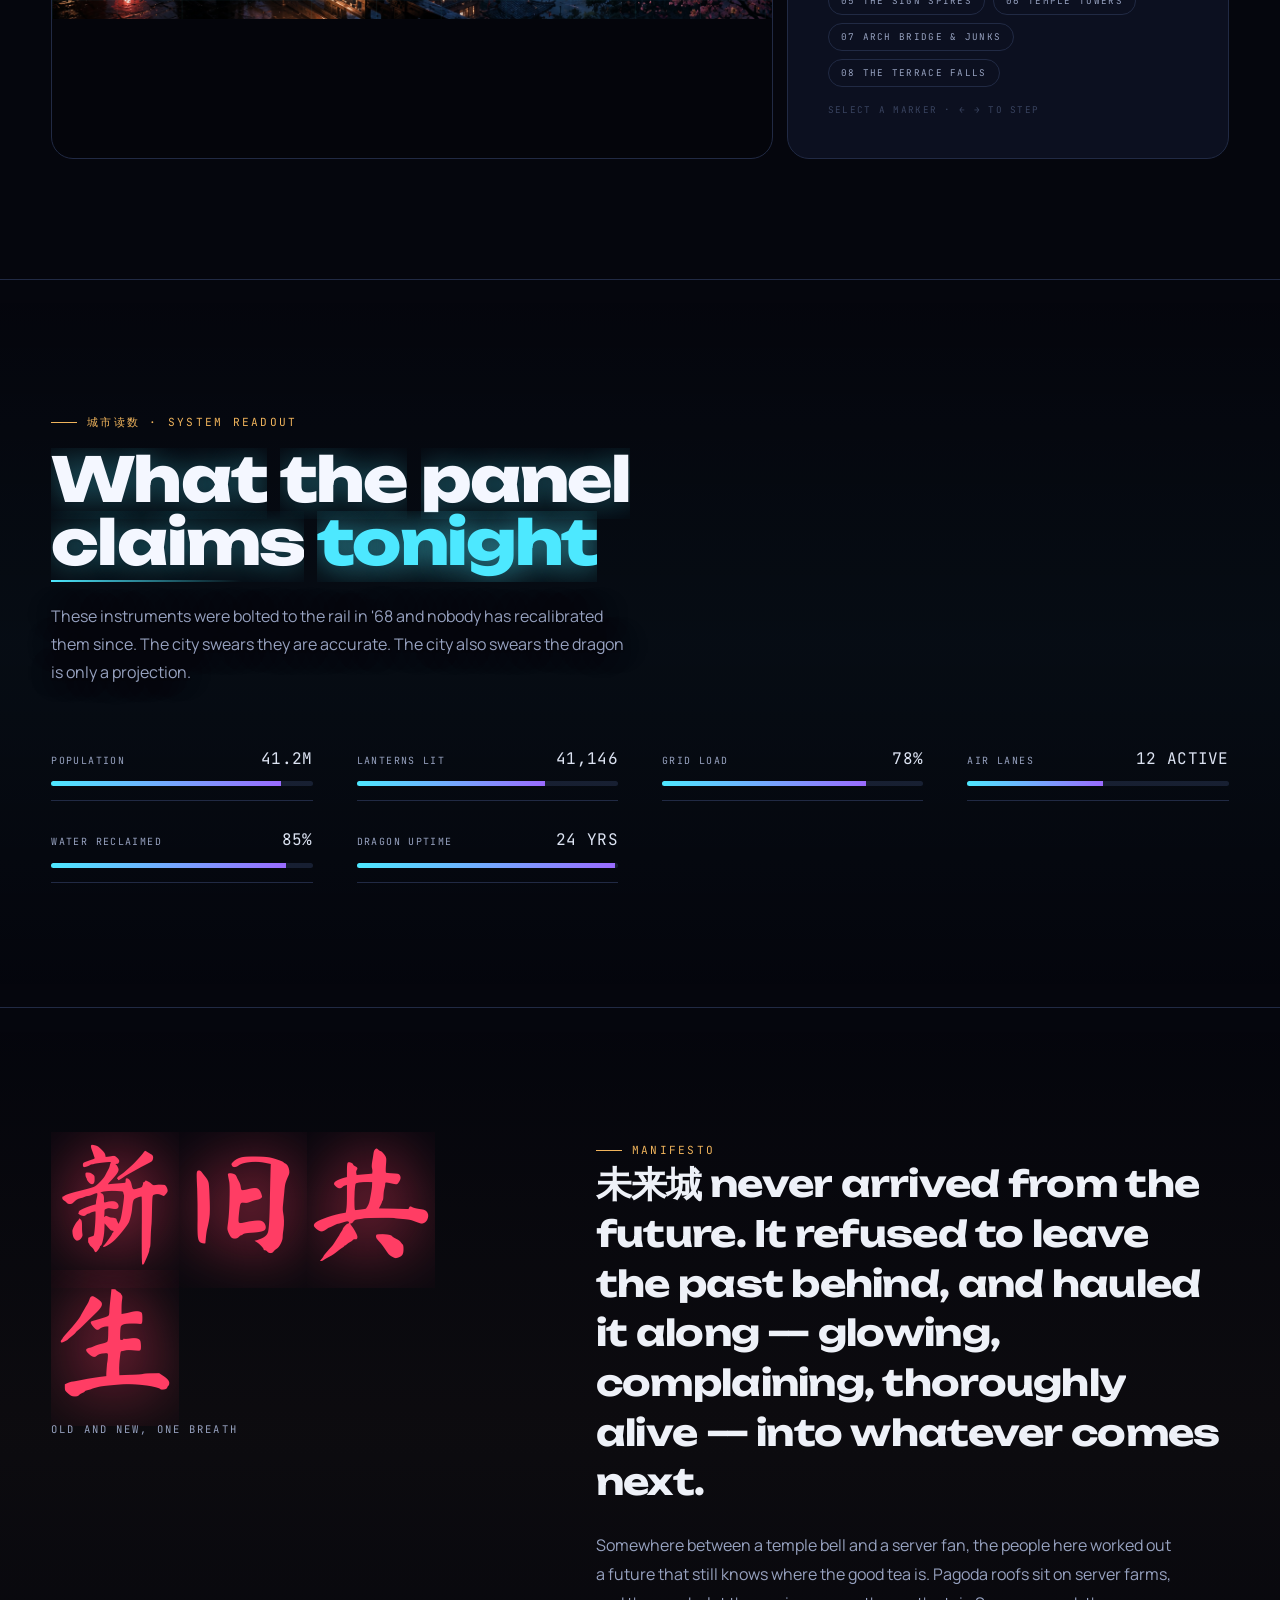
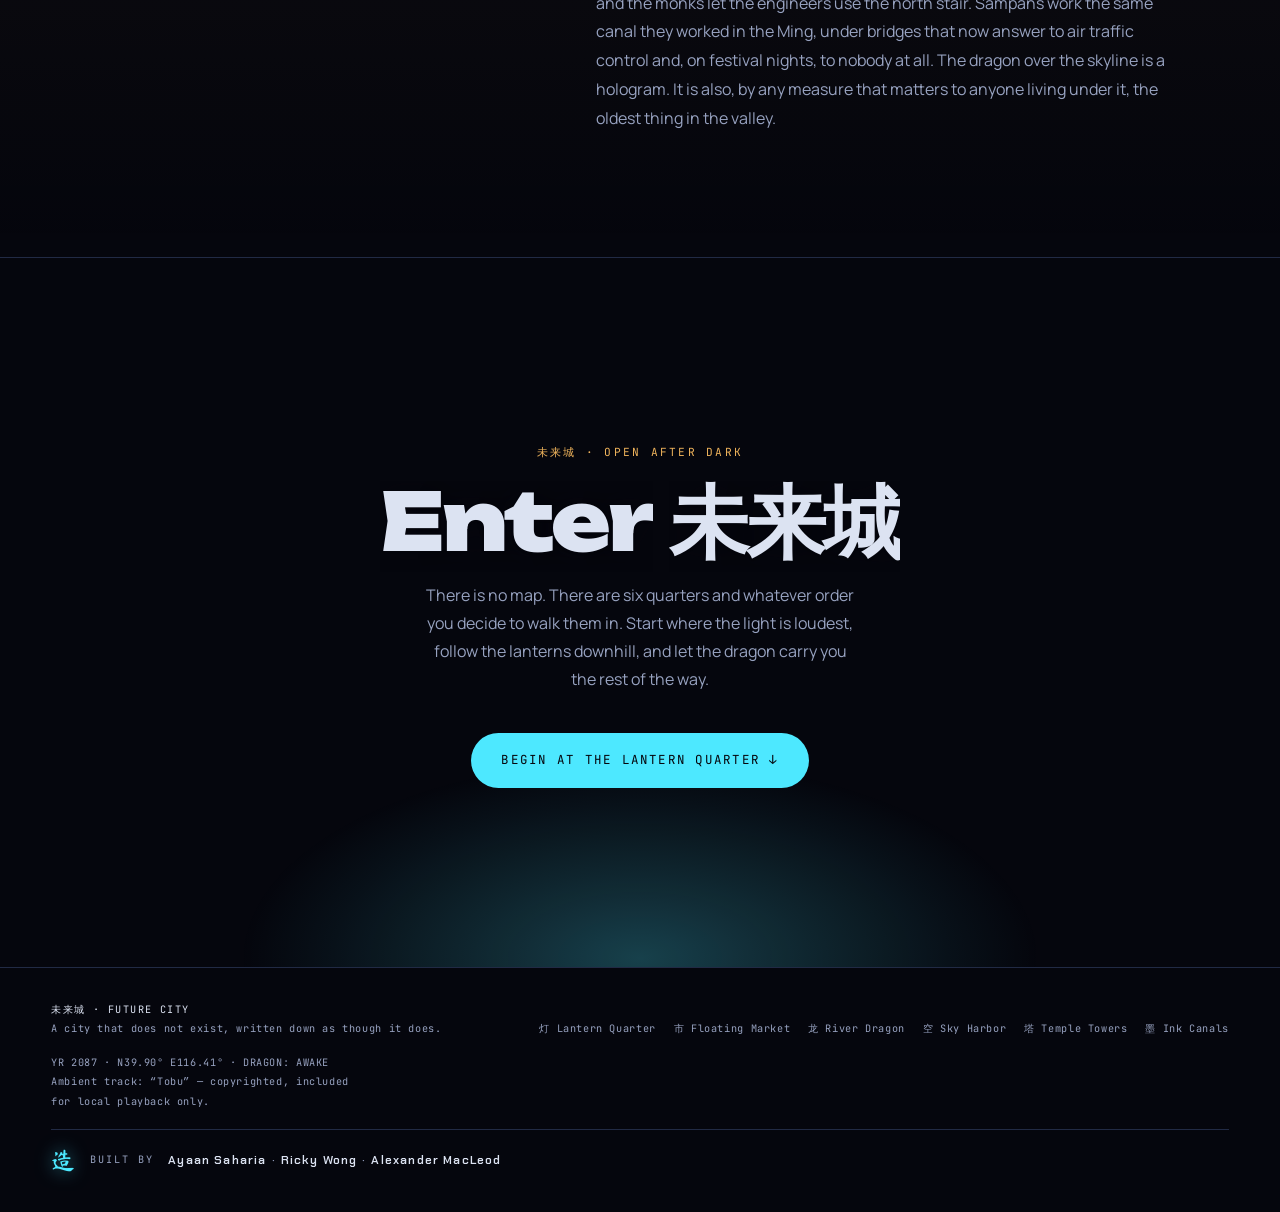
==== commit 0b27a0ce: "Credit the people who built it A credit line in the footer of all seven pages — 造, BUILT BY, and the" ====
--- a/index.html
+++ b/index.html
@@ -4,6 +4,7 @@
 <meta charset="utf-8">
 <meta name="viewport" content="width=device-width, initial-scale=1">
 <title>未来城 · FUTURE CITY — Observation Deck</title>
+<meta name="author" content="Ayaan Saharia, Ricky Wong, Alexander MacLeod">
 <meta name="description" content="未来城 — a city that never chose between the temple and the server farm. Come up to Deck 41, and look at it the way we do.">
 <link rel="preconnect" href="https://fonts.googleapis.com">
 <link rel="preconnect" href="https://fonts.gstatic.com" crossorigin>
@@ -251,6 +252,15 @@
     <a href="temple-towers.html">塔 Temple Towers</a>
     <a href="ink-canals.html">墨 Ink Canals</a>
   </nav>
+  <div class="credits">
+    <span class="credits-mark" aria-hidden="true">造</span>
+    <span class="credits-lede">Built by</span>
+    <ul class="credits-names">
+      <li>Ayaan Saharia</li>
+      <li>Ricky Wong</li>
+      <li>Alexander MacLeod</li>
+    </ul>
+  </div>
   <div class="fine">
     YR 2087 · N39.90° E116.41° · DRAGON: AWAKE<br>
     Ambient track: “Tobu” — copyrighted, included for local playback only.
--- a/assets/site.css
+++ b/assets/site.css
@@ -24,6 +24,12 @@
   --font-body:'Manrope',system-ui,sans-serif;
   --font-mono:'JetBrains Mono',ui-monospace,monospace;
   --font-nav:'Chakra Petch','Unbounded',system-ui,sans-serif;
+  /* one radius scale for everything you can click */
+  --r-xs:8px;
+  --r-sm:12px;
+  --r-md:16px;
+  --r-lg:22px;
+  --r-pill:999px;
 }
 
 *{box-sizing:border-box;}
@@ -77,7 +83,7 @@
 .loader.is-hidden{ opacity:0; visibility:hidden; pointer-events:none; }
 .loader .lglyph{ font-family:var(--font-hanzi); font-size:3.4rem; color:var(--accent); line-height:1; text-shadow:0 0 40px currentColor; }
 .loader .lmark{ font-family:var(--font-mono); font-size:.66rem; letter-spacing:.34em; color:var(--fog); text-transform:uppercase; }
-.loader .lbar{ width:220px; height:2px; background:rgba(130,160,255,.15); position:relative; overflow:hidden; }
+.loader .lbar{ width:220px; height:3px; border-radius:var(--r-pill); background:rgba(130,160,255,.15); position:relative; overflow:hidden; }
 .loader .lfill{ position:absolute; inset:0 auto 0 0; width:0%; background:linear-gradient(90deg,var(--accent),var(--accent-2)); transition:width .45s ease; }
 
 /* ---------- the dragon that swirls down the page ---------- */
@@ -158,10 +164,10 @@
 .nav-links a:hover, .nav-links a.active{ color:var(--accent); }
 /* below this width only the Quarters menu survives in the top bar */
 @media (max-width:1040px){ .nav-links > li:not(.nav-menu){ display:none; } }
-@media (max-width:420px){ .nav-drop{ left:0; transform:translateY(-6px); min-width:210px; } .nav-menu.is-open .nav-drop{ transform:translateY(0); } }
+@media (max-width:420px){ .nav-drop{ left:0; transform:translateY(-10px) rotateX(-16deg); min-width:210px; } .nav-menu.is-open .nav-drop{ transform:translateY(0) rotateX(0deg); } }
 
 /* districts dropdown in the topbar */
-.nav-menu{ position:relative; }
+.nav-menu{ position:relative; perspective:900px; }
 .nav-menu > button{
   cursor:pointer; background:transparent; border:0; padding:0; display:inline-flex; align-items:center; gap:7px;
   font-family:var(--font-nav); font-weight:600; font-size:.78rem; letter-spacing:.2em; color:var(--fog); text-transform:uppercase;
@@ -171,13 +177,16 @@
 .nav-menu > button svg{ width:9px; height:9px; transition:transform .25s ease; }
 .nav-menu.is-open > button svg{ transform:rotate(180deg); }
 .nav-drop{
-  position:absolute; top:calc(100% + 14px); left:50%; transform:translateX(-50%) translateY(-6px);
+  position:absolute; top:calc(100% + 14px); left:50%;
+  transform:translateX(-50%) translateY(-10px) rotateX(-16deg);
   min-width:230px; background:rgba(8,11,22,.96); border:1px solid var(--line); backdrop-filter:blur(10px);
-  padding:8px; margin:0; list-style:none; opacity:0; visibility:hidden; transition:opacity .22s ease, transform .22s ease, visibility .22s;
-}
-.nav-menu.is-open .nav-drop{ opacity:1; visibility:visible; transform:translateX(-50%) translateY(0); }
+  border-radius:var(--r-md); padding:8px; margin:0; list-style:none; opacity:0; visibility:hidden;
+  transform-origin:top center; box-shadow:0 30px 60px -30px rgba(0,0,0,.9);
+  transition:opacity .26s ease, transform .34s cubic-bezier(.2,.8,.2,1), visibility .34s;
+}
+.nav-menu.is-open .nav-drop{ opacity:1; visibility:visible; transform:translateX(-50%) translateY(0) rotateX(0deg); }
 .nav-drop a{
-  display:flex; align-items:center; gap:10px; padding:9px 10px; text-decoration:none;
+  display:flex; align-items:center; gap:10px; padding:9px 10px; border-radius:var(--r-xs); text-decoration:none;
   font-family:var(--font-nav); font-weight:500; font-size:.74rem; letter-spacing:.14em; color:var(--fog);
   transition:background .2s ease, color .2s ease;
 }
@@ -189,9 +198,10 @@
   display:inline-flex; align-items:center; gap:10px; cursor:pointer;
   background:var(--panel); border:1px solid var(--line); color:var(--fog);
   font-family:var(--font-nav); font-weight:600; font-size:.7rem; letter-spacing:.18em; text-transform:uppercase;
-  padding:9px 13px; border-radius:2px; transition:color .25s, border-color .25s, background .25s;
-}
-.audio-btn:hover{ color:var(--accent); border-color:var(--accent); }
+  padding:9px 15px; border-radius:var(--r-pill); transition:color .25s, border-color .25s, background .25s, transform .25s cubic-bezier(.2,.8,.2,1), box-shadow .25s ease;
+}
+.audio-btn:hover{ color:var(--accent); border-color:var(--accent); transform:translateY(-2px); box-shadow:0 10px 22px -14px color-mix(in srgb, var(--accent) 80%, transparent); }
+.audio-btn:active{ transform:translateY(0) scale(.97); }
 .audio-btn .eq{ display:flex; align-items:flex-end; gap:2px; height:12px; }
 .audio-btn .eq i{ display:block; width:2px; height:3px; background:currentColor; }
 .audio-btn.is-playing{ color:var(--accent); border-color:color-mix(in srgb, var(--accent) 55%, transparent); }
@@ -241,7 +251,7 @@
 
 .hud-panel{
   position:absolute; z-index:4; background:var(--panel); border:1px solid var(--line);
-  backdrop-filter:blur(7px); padding:.6rem .8rem;
+  border-radius:var(--r-sm); backdrop-filter:blur(7px); padding:.7rem .95rem;
   font-family:var(--font-mono); font-size:.62rem; letter-spacing:.1em; color:var(--fog); text-transform:uppercase;
 }
 .hud-panel b{ display:block; color:var(--mist); font-size:.82rem; letter-spacing:.06em; margin-bottom:2px; font-weight:500; }
@@ -307,7 +317,7 @@
 .chip{
   font-family:var(--font-mono); font-size:.6rem; letter-spacing:.14em; text-transform:uppercase;
   color:var(--fog); border:1px solid var(--line); background:var(--panel); backdrop-filter:blur(6px);
-  padding:7px 11px; border-radius:2px;
+  padding:7px 13px; border-radius:var(--r-pill);
 }
 .chip b{ color:var(--accent); font-weight:500; }
 
@@ -357,22 +367,51 @@
 .sec{ padding:clamp(70px,10vw,124px) 0; }
 .sec.bordered{ border-top:1px solid var(--line); }
 
-[data-reveal]{ opacity:0; transform:translateY(26px); transition:opacity .8s ease, transform .8s ease; }
+[data-reveal]{
+  opacity:0; transform:perspective(1200px) rotateX(10deg) translateY(30px) scale(.985);
+  transform-origin:50% 100%;
+  transition:opacity .85s ease, transform .95s cubic-bezier(.2,.8,.2,1);
+}
 [data-reveal].in-view{ opacity:1; transform:none; }
-@media (prefers-reduced-motion: reduce){ [data-reveal]{ opacity:1; transform:none; transition:none; } }
+@media (prefers-reduced-motion: reduce){
+  [data-reveal]{ opacity:1; transform:none; transition:none; }
+  .card, .pn, .strip-cell{ animation:none !important; transform:none !important; translate:none !important; }
+  .card:hover, .pn:hover, .strip-cell:hover{ transform:none !important; }
+}
 
 /* ---------- district cards (home) ---------- */
 .districts{ padding:clamp(80px,11vw,140px) 0 clamp(40px,6vw,70px); }
 .grid{
-  margin-top:52px; display:grid; grid-template-columns:repeat(3,1fr); gap:1px;
-  background:var(--line); border:1px solid var(--line);
+  margin-top:52px; display:grid; grid-template-columns:repeat(3,1fr); gap:14px;
+  perspective:1400px; perspective-origin:50% 40%;
 }
 @media (max-width:940px){ .grid{ grid-template-columns:repeat(2,1fr); } }
 @media (max-width:620px){ .grid{ grid-template-columns:1fr; } }
 .card{
   position:relative; background:var(--ink); padding:38px 28px 30px; min-height:318px;
+  border:1px solid var(--line); border-radius:var(--r-lg);
   overflow:hidden; text-decoration:none; color:inherit; display:flex; flex-direction:column; justify-content:flex-end;
-  transition:background .4s ease;
+  transform:rotateX(var(--rx,0deg)) rotateY(var(--ry,0deg)) translateZ(0);
+  transition:background .4s ease, border-color .4s ease,
+             transform .5s cubic-bezier(.2,.8,.2,1), box-shadow .5s ease;
+  will-change:transform, translate;
+}
+
+/* the six of them drift, each on its own clock, so the grid breathes
+   instead of pulsing in time */
+@keyframes cardDrift{
+  0%,100%{ translate:0 0; }
+  50%{ translate:0 -12px; }
+}
+@media (prefers-reduced-motion: no-preference){
+  .card{ animation:cardDrift 7.5s ease-in-out infinite; }
+  .card:nth-child(2){ animation-duration:8.6s; animation-delay:-1.4s; }
+  .card:nth-child(3){ animation-duration:6.8s; animation-delay:-3.1s; }
+  .card:nth-child(4){ animation-duration:9.2s; animation-delay:-2.2s; }
+  .card:nth-child(5){ animation-duration:7.1s; animation-delay:-4.6s; }
+  .card:nth-child(6){ animation-duration:8.1s; animation-delay:-0.7s; }
+  /* it steadies under the cursor, the way a held thing does */
+  .card:hover, .card:focus-visible{ animation-play-state:paused; }
 }
 .card::before{ content:""; position:absolute; top:0; left:0; right:0; height:2px; background:var(--accent); box-shadow:0 0 12px var(--accent); opacity:.7; }
 .card::after{
@@ -380,7 +419,13 @@
   background:radial-gradient(260px circle at var(--mx,50%) var(--my,50%), rgba(255,255,255,.09), transparent 62%);
 }
 .card:hover::after, .card:focus-visible::after{ opacity:1; }
-.card:hover, .card:focus-visible{ background:var(--ink-2); }
+.card:hover, .card:focus-visible{
+  background:var(--ink-2);
+  border-color:color-mix(in srgb, var(--accent) 45%, var(--line));
+  transform:rotateX(var(--rx,0deg)) rotateY(var(--ry,0deg)) translateZ(38px);
+  box-shadow:0 30px 60px -28px color-mix(in srgb, var(--accent) 75%, transparent),
+             0 2px 0 0 color-mix(in srgb, var(--accent) 25%, transparent) inset;
+}
 .card-glyph{
   position:absolute; top:-.16em; right:8px; font-family:var(--font-hanzi); font-size:8.6rem; line-height:1;
   color:var(--mist); opacity:.06; transition:opacity .5s ease, transform .5s ease; pointer-events:none;
@@ -412,9 +457,9 @@
 
 /* ---------- annotated plate ---------- */
 .atlas{ padding:clamp(60px,8vw,100px) 0 clamp(70px,10vw,120px); }
-.plate-shell{ margin-top:48px; display:grid; grid-template-columns:1.55fr .95fr; gap:1px; background:var(--line); border:1px solid var(--line); }
+.plate-shell{ margin-top:48px; display:grid; grid-template-columns:1.55fr .95fr; gap:14px; perspective:1600px; }
 @media (max-width:1000px){ .plate-shell{ grid-template-columns:1fr; } }
-.plate{ position:relative; background:#04050b; overflow:hidden; min-height:260px; display:flex; align-items:center; }
+.plate{ position:relative; background:#04050b; border:1px solid var(--line); border-radius:var(--r-lg); overflow:hidden; min-height:260px; display:flex; align-items:center; }
 .plate-inner{ position:relative; width:100%; }
 .plate img{ width:100%; height:auto; display:block; filter:saturate(1.05); }
 .plate-grid{
@@ -429,7 +474,11 @@
   font-family:var(--font-mono); font-size:.6rem; letter-spacing:0; line-height:1;
   color:var(--pin,var(--cyan)); box-shadow:0 0 12px rgba(5,6,13,.9), inset 0 0 8px rgba(255,255,255,.05);
   display:flex; align-items:center; justify-content:center;
-  transition:transform .25s cubic-bezier(.2,.8,.2,1), background .25s ease, color .25s ease;
+  transition:transform .3s cubic-bezier(.2,.8,.2,1), background .25s ease, color .25s ease, box-shadow .3s ease;
+}
+.pin:hover{
+  transform:translate(-50%,-50%) scale(1.22);
+  box-shadow:0 0 26px color-mix(in srgb, var(--pin,var(--cyan)) 70%, transparent), inset 0 0 10px rgba(255,255,255,.08);
 }
 .pin::before{
   content:""; position:absolute; inset:-1px; border-radius:50%;
@@ -445,7 +494,7 @@
   transform:translate(-50%,-50%) scale(1.16);
   box-shadow:0 0 0 4px rgba(5,6,13,.45), 0 0 22px var(--pin,var(--cyan));
 }
-.plate-read{ background:var(--ink); padding:clamp(26px,3.4vw,40px); display:flex; flex-direction:column; }
+.plate-read{ background:var(--ink); border:1px solid var(--line); border-radius:var(--r-lg); padding:clamp(26px,3.4vw,40px); display:flex; flex-direction:column; }
 .read-index{ font-family:var(--font-mono); font-size:.62rem; letter-spacing:.18em; color:var(--fog); text-transform:uppercase; }
 .read-glyph{ font-family:var(--font-hanzi); font-size:3.6rem; line-height:1.15; color:var(--pin,var(--cyan)); margin:12px 0 2px; transition:color .4s ease; }
 .read-title{ font-family:var(--font-display); font-weight:700; font-size:1.45rem; margin:0 0 14px; letter-spacing:-.01em; }
@@ -459,9 +508,10 @@
 .plate-nav button{
   cursor:pointer; background:transparent; border:1px solid var(--line); color:var(--fog);
   font-family:var(--font-mono); font-size:.58rem; letter-spacing:.14em; text-transform:uppercase;
-  padding:7px 10px; border-radius:2px; transition:color .25s, border-color .25s, background .25s;
-}
-.plate-nav button:hover{ color:var(--mist); border-color:var(--fog); }
+  padding:7px 12px; border-radius:var(--r-pill); transition:color .25s, border-color .25s, background .25s, transform .25s cubic-bezier(.2,.8,.2,1);
+}
+.plate-nav button:hover{ color:var(--mist); border-color:var(--fog); transform:translateY(-2px); }
+.plate-nav button:active{ transform:translateY(0) scale(.96); }
 
 /* ---------- readout meters ---------- */
 .readout{ margin-top:46px; display:grid; grid-template-columns:repeat(auto-fit,minmax(230px,1fr)); gap:12px 44px; }
@@ -469,7 +519,7 @@
 .meter-top{ display:flex; justify-content:space-between; align-items:baseline; margin-bottom:9px; gap:12px; }
 .meter-top .label{ font-family:var(--font-mono); font-size:.62rem; letter-spacing:.14em; color:var(--fog); text-transform:uppercase; }
 .meter-top .value{ font-family:var(--font-mono); font-size:1rem; color:var(--mist); letter-spacing:.02em; }
-.meter-track{ height:4px; background:rgba(130,160,255,.14); position:relative; overflow:hidden; }
+.meter-track{ height:5px; border-radius:var(--r-pill); background:rgba(130,160,255,.14); position:relative; overflow:hidden; }
 .meter-fill{ position:absolute; inset:0 auto 0 0; width:0; background:linear-gradient(90deg, var(--accent), var(--accent-2)); transition:width 1.2s cubic-bezier(.2,.8,.2,1); }
 @media (prefers-reduced-motion: reduce){ .meter-fill{ transition:none; } }
 
@@ -514,7 +564,7 @@
 table.data .name{ white-space:nowrap; }
 .pill{
   display:inline-block; font-family:var(--font-mono); font-size:.58rem; letter-spacing:.14em; text-transform:uppercase;
-  padding:4px 9px; border:1px solid currentColor; border-radius:2px; white-space:nowrap;
+  padding:4px 11px; border:1px solid currentColor; border-radius:var(--r-pill); white-space:nowrap;
 }
 .pill.ok{ color:var(--jade); }
 .pill.warn{ color:var(--gold); }
@@ -562,9 +612,18 @@
 }
 
 /* ---------- gallery strip (image details) ---------- */
-.strip{ margin-top:46px; display:grid; grid-template-columns:repeat(3,1fr); gap:1px; background:var(--line); border:1px solid var(--line); }
+.strip{ margin-top:46px; display:grid; grid-template-columns:repeat(3,1fr); gap:14px; perspective:1400px; }
 @media (max-width:820px){ .strip{ grid-template-columns:1fr; } }
-.strip-cell{ position:relative; overflow:hidden; background:#04050b; aspect-ratio:4/3; }
+.strip-cell{
+  position:relative; overflow:hidden; background:#04050b; border:1px solid var(--line);
+  border-radius:var(--r-md); aspect-ratio:4/3;
+  transition:transform .55s cubic-bezier(.2,.8,.2,1), border-color .4s ease, box-shadow .5s ease;
+}
+.strip-cell:hover{
+  transform:rotateX(6deg) rotateY(-5deg) translateZ(26px);
+  border-color:color-mix(in srgb, var(--accent) 40%, var(--line));
+  box-shadow:0 30px 60px -30px rgba(0,0,0,.9);
+}
 .strip-cell img{
   position:absolute; inset:0; width:100%; height:100%; object-fit:cover;
   transform:scale(var(--zoom,2.1)); transform-origin:var(--fx,50%) var(--fy,50%);
@@ -579,13 +638,22 @@
 .strip-cap b{ display:block; color:var(--mist); font-size:.8rem; letter-spacing:.06em; margin-bottom:3px; font-weight:500; }
 
 /* ---------- prev / next ---------- */
-.prevnext{ display:grid; grid-template-columns:1fr 1fr; gap:1px; background:var(--line); border-top:1px solid var(--line); border-bottom:1px solid var(--line); }
+.prevnext{ display:grid; grid-template-columns:1fr 1fr; gap:14px; padding:clamp(20px,4vw,54px) clamp(18px,4vw,54px); perspective:1400px; }
 @media (max-width:700px){ .prevnext{ grid-template-columns:1fr; } }
 .pn{
   position:relative; overflow:hidden; background:var(--ink); text-decoration:none; color:inherit;
-  padding:clamp(30px,5vw,54px) clamp(20px,4vw,44px); transition:background .35s ease;
-}
-.pn:hover{ background:var(--ink-2); }
+  border:1px solid var(--line); border-radius:var(--r-lg);
+  padding:clamp(30px,5vw,54px) clamp(20px,4vw,44px);
+  transform:rotateX(var(--rx,0deg)) rotateY(var(--ry,0deg));
+  transition:background .35s ease, border-color .35s ease,
+             transform .5s cubic-bezier(.2,.8,.2,1), box-shadow .5s ease;
+}
+.pn:hover{
+  background:var(--ink-2);
+  border-color:color-mix(in srgb, var(--pn,var(--cyan)) 45%, var(--line));
+  transform:rotateX(var(--rx,0deg)) rotateY(var(--ry,0deg)) translateZ(30px);
+  box-shadow:0 28px 60px -30px color-mix(in srgb, var(--pn,var(--cyan)) 70%, transparent);
+}
 .pn .dir{ font-family:var(--font-mono); font-size:.6rem; letter-spacing:.18em; text-transform:uppercase; color:var(--fog); }
 .pn .nm{ font-family:var(--font-display); font-weight:700; font-size:clamp(1.2rem,2.6vw,1.75rem); margin:10px 0 0; letter-spacing:-.01em; color:var(--pn,var(--cyan)); }
 .pn .g{ position:absolute; top:50%; right:22px; transform:translateY(-50%); font-family:var(--font-hanzi); font-size:4.6rem; color:var(--pn,var(--cyan)); opacity:.11; line-height:1; }
@@ -610,10 +678,11 @@
 .enter-link{
   display:inline-flex; align-items:center; gap:14px; text-decoration:none; position:relative;
   font-family:var(--font-mono); font-size:.78rem; letter-spacing:.18em; text-transform:uppercase;
-  color:var(--void); background:var(--accent); padding:17px 28px; border-radius:2px;
+  color:var(--void); background:var(--accent); padding:17px 30px; border-radius:var(--r-pill);
   transition:transform .3s ease, box-shadow .3s ease;
 }
-.enter-link:hover{ transform:translateY(-3px); box-shadow:0 14px 40px -10px color-mix(in srgb, var(--accent) 55%, transparent); }
+.enter-link:hover{ transform:perspective(700px) translateY(-4px) rotateX(-9deg); box-shadow:0 24px 50px -14px color-mix(in srgb, var(--accent) 60%, transparent); }
+.enter-link:active{ transform:perspective(700px) translateY(-1px) rotateX(-4deg) scale(.985); }
 
 /* ---------- footer ---------- */
 footer{
@@ -626,6 +695,30 @@
 footer nav.foot-links{ display:flex; flex-wrap:wrap; gap:8px 18px; }
 footer nav.foot-links a{ text-decoration:none; color:var(--fog); transition:color .25s; }
 footer nav.foot-links a:hover{ color:var(--accent); }
+
+/* the three people who actually built it, as opposed to the ones who
+   supposedly live in it */
+.credits{ display:flex; align-items:center; gap:12px 14px; flex-wrap:wrap; flex-basis:100%; order:3;
+  border-top:1px solid var(--line); padding-top:18px; margin-top:4px; }
+.credits-mark{
+  font-family:var(--font-hanzi); font-size:1.5rem; line-height:1;
+  color:var(--accent); text-shadow:0 0 18px color-mix(in srgb, var(--accent) 60%, transparent);
+}
+.credits-lede{ letter-spacing:.2em; text-transform:uppercase; color:var(--fog); }
+.credits-names{
+  display:flex; flex-wrap:wrap; gap:6px 14px; list-style:none; margin:0; padding:0;
+}
+.credits-names li{
+  position:relative; color:var(--mist); letter-spacing:.1em;
+  font-family:var(--font-nav); font-weight:600; font-size:.74rem;
+  transition:color .3s ease, text-shadow .3s ease;
+}
+.credits-names li + li::before{
+  content:"·"; position:absolute; left:-9px; color:var(--fog);
+}
+.credits-names li:hover{
+  color:var(--accent); text-shadow:0 0 16px color-mix(in srgb, var(--accent) 55%, transparent);
+}
 
 /* ============================================================
    TEXT ANIMATION
--- a/assets/admin.css
+++ b/assets/admin.css
@@ -9,7 +9,7 @@
   display:inline-flex; align-items:center; gap:9px; cursor:pointer;
   background:var(--panel); border:1px solid var(--line); color:var(--fog);
   font-family:var(--font-mono); font-size:.62rem; letter-spacing:.16em; text-transform:uppercase;
-  padding:9px 13px; border-radius:2px; transition:color .25s, border-color .25s, background .25s;
+  padding:9px 15px; border-radius:var(--r-pill,999px); transition:color .25s, border-color .25s, background .25s;
 }
 .account-btn:hover{ color:var(--accent); border-color:var(--accent); }
 .account-btn .who{ color:var(--mist); letter-spacing:.1em; text-transform:none; font-size:.7rem; }
@@ -23,11 +23,11 @@
 .account-btn .rank{
   font-size:.5rem; letter-spacing:.14em; color:var(--gold);
   border:1px solid color-mix(in srgb, var(--gold) 45%, transparent);
-  padding:2px 5px; border-radius:2px;
+  padding:2px 7px; border-radius:var(--r-pill,999px);
 }
 .account-menu{
   position:absolute; top:calc(100% + 12px); right:0; min-width:210px; z-index:60;
-  background:rgba(8,11,22,.97); border:1px solid var(--line); backdrop-filter:blur(10px);
+  background:rgba(8,11,22,.97); border:1px solid var(--line); border-radius:var(--r-md,16px); backdrop-filter:blur(10px);
   padding:8px; margin:0; list-style:none;
   opacity:0; visibility:hidden; transform:translateY(-6px);
   transition:opacity .2s ease, transform .2s ease, visibility .2s;
@@ -56,7 +56,7 @@
 .fc-modal.is-open{ opacity:1; visibility:visible; }
 .fc-card{
   width:min(430px,100%); background:var(--ink); border:1px solid var(--line);
-  padding:clamp(24px,4vw,36px); position:relative;
+  border-radius:var(--r-lg,22px); padding:clamp(24px,4vw,36px); position:relative;
   box-shadow:0 40px 120px -40px rgba(0,0,0,.9);
 }
 .fc-card h2{
@@ -68,7 +68,7 @@
 .fc-tabs button{
   flex:1; cursor:pointer; background:transparent; border:1px solid var(--line); color:var(--fog);
   font-family:var(--font-mono); font-size:.58rem; letter-spacing:.14em; text-transform:uppercase;
-  padding:9px; border-radius:2px; transition:.22s;
+  padding:9px 12px; border-radius:var(--r-xs,8px); transition:.22s;
 }
 .fc-tabs button.on{ background:var(--accent); border-color:var(--accent); color:var(--void); }
 .fc-field{ margin-bottom:14px; }
@@ -78,14 +78,14 @@
 }
 .fc-field input, .fc-field select, .fc-field textarea{
   width:100%; background:#080b16; border:1px solid var(--line); color:var(--mist);
-  font-family:var(--font-body); font-size:.92rem; padding:11px 12px; border-radius:2px;
+  font-family:var(--font-body); font-size:.92rem; padding:11px 13px; border-radius:var(--r-sm,12px);
 }
 .fc-field textarea{ font-family:var(--font-mono); font-size:.72rem; line-height:1.6; resize:vertical; min-height:120px; }
 .fc-field input:focus, .fc-field textarea:focus{ outline:none; border-color:var(--accent); }
 .fc-btn{
   width:100%; cursor:pointer; background:var(--accent); border:1px solid var(--accent); color:var(--void);
   font-family:var(--font-mono); font-size:.68rem; letter-spacing:.16em; text-transform:uppercase;
-  padding:13px; border-radius:2px; margin-top:6px; transition:transform .25s ease, box-shadow .25s ease;
+  padding:13px; border-radius:var(--r-pill,999px); margin-top:6px; transition:transform .25s ease, box-shadow .25s ease;
 }
 .fc-btn:hover{ transform:translateY(-2px); box-shadow:0 12px 30px -12px color-mix(in srgb, var(--accent) 70%, transparent); }
 .fc-btn.ghost{ background:transparent; color:var(--fog); border-color:var(--line); }
@@ -125,7 +125,7 @@
 .fc-bar button{
   cursor:pointer; background:transparent; border:1px solid var(--line); color:var(--fog);
   font-family:inherit; font-size:.6rem; letter-spacing:.12em; text-transform:uppercase;
-  padding:8px 12px; border-radius:2px; transition:.22s;
+  padding:8px 14px; border-radius:var(--r-pill,999px); transition:.22s;
 }
 .fc-bar button:hover{ color:var(--mist); border-color:var(--fog); }
 .fc-bar button.primary{ background:var(--accent); border-color:var(--accent); color:var(--void); }
@@ -135,7 +135,7 @@
 /* ---------- editable affordances ---------- */
 body.fc-editing [data-fc-edit]{
   outline:1px dashed color-mix(in srgb, var(--accent) 40%, transparent);
-  outline-offset:3px; border-radius:2px; transition:outline-color .2s ease, background .2s ease;
+  outline-offset:3px; border-radius:var(--r-sm,12px); transition:outline-color .2s ease, background .2s ease;
 }
 body.fc-editing [data-fc-edit]:hover{ outline-color:var(--accent); background:color-mix(in srgb, var(--accent) 7%, transparent); }
 body.fc-editing [data-fc-edit]:focus{
@@ -151,7 +151,7 @@
 .fc-item{ position:relative; }
 .fc-item:hover > .fc-tools, .fc-tools:hover{ opacity:1; }
 .fc-tools button{
-  cursor:pointer; width:24px; height:24px; padding:0; border-radius:2px;
+  cursor:pointer; width:24px; height:24px; padding:0; border-radius:var(--r-xs,8px);
   background:rgba(6,8,17,.94); border:1px solid var(--line); color:var(--fog);
   font-family:var(--font-mono); font-size:.68rem; line-height:1;
 }
@@ -161,13 +161,13 @@
   display:block; width:100%; cursor:pointer; margin-top:10px;
   background:transparent; border:1px dashed color-mix(in srgb, var(--accent) 45%, transparent);
   color:var(--accent); font-family:var(--font-mono); font-size:.58rem; letter-spacing:.16em;
-  text-transform:uppercase; padding:11px; border-radius:2px; transition:.22s;
+  text-transform:uppercase; padding:11px 14px; border-radius:var(--r-pill,999px); transition:.22s;
 }
 .fc-add:hover{ background:color-mix(in srgb, var(--accent) 12%, transparent); }
 
 /* ---------- admin panel ---------- */
 .fc-panel .fc-card{ width:min(620px,100%); max-height:86vh; overflow:auto; }
-.fc-list{ list-style:none; margin:0 0 16px; padding:0; border:1px solid var(--line); }
+.fc-list{ list-style:none; margin:0 0 16px; padding:0; border:1px solid var(--line); border-radius:var(--r-sm,12px); overflow:hidden; }
 .fc-list li{
   display:flex; align-items:center; gap:10px; padding:11px 12px; border-bottom:1px solid var(--line);
   font-family:var(--font-mono); font-size:.66rem; letter-spacing:.06em; color:var(--mist);
@@ -179,7 +179,7 @@
 .fc-list button{
   cursor:pointer; background:transparent; border:1px solid var(--line); color:var(--fog);
   font-family:inherit; font-size:.52rem; letter-spacing:.12em; text-transform:uppercase;
-  padding:5px 8px; border-radius:2px;
+  padding:5px 10px; border-radius:var(--r-pill,999px);
 }
 .fc-list button:hover{ color:var(--mist); border-color:var(--fog); }
 .fc-section-title{
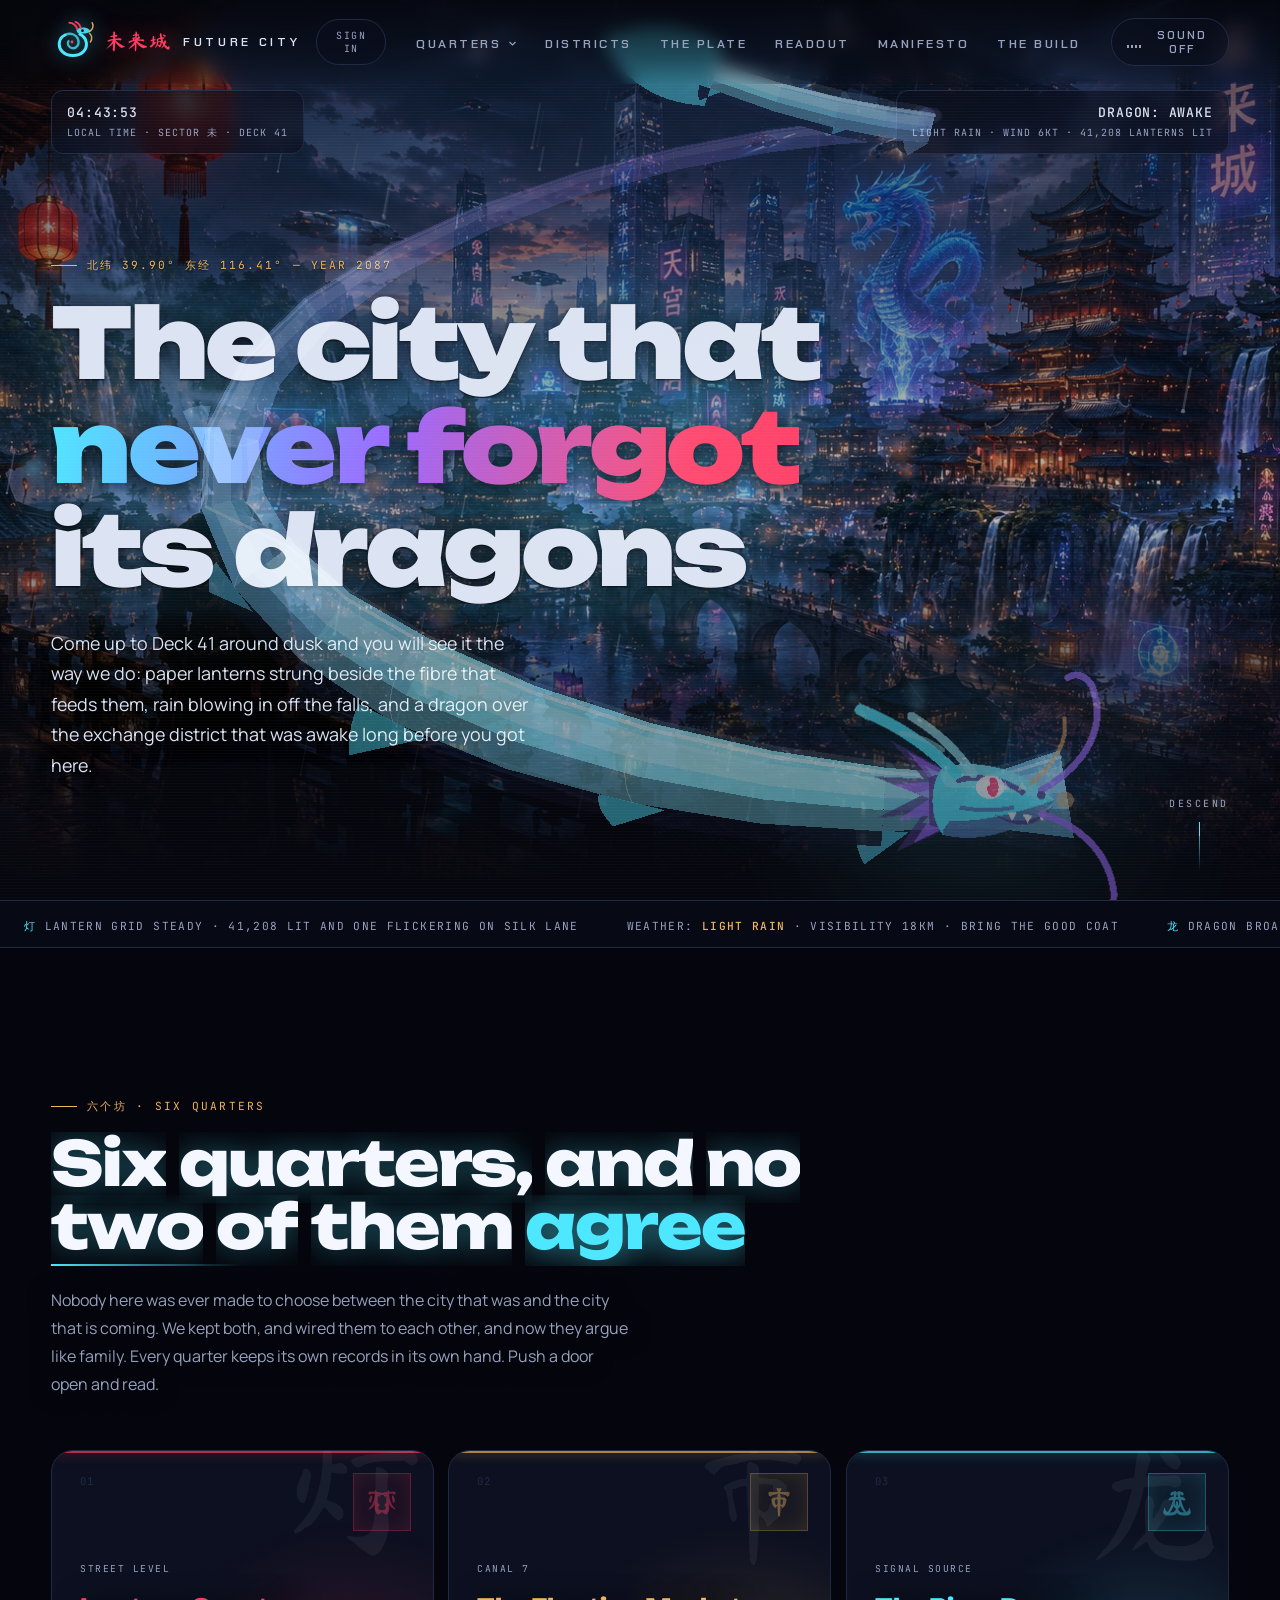
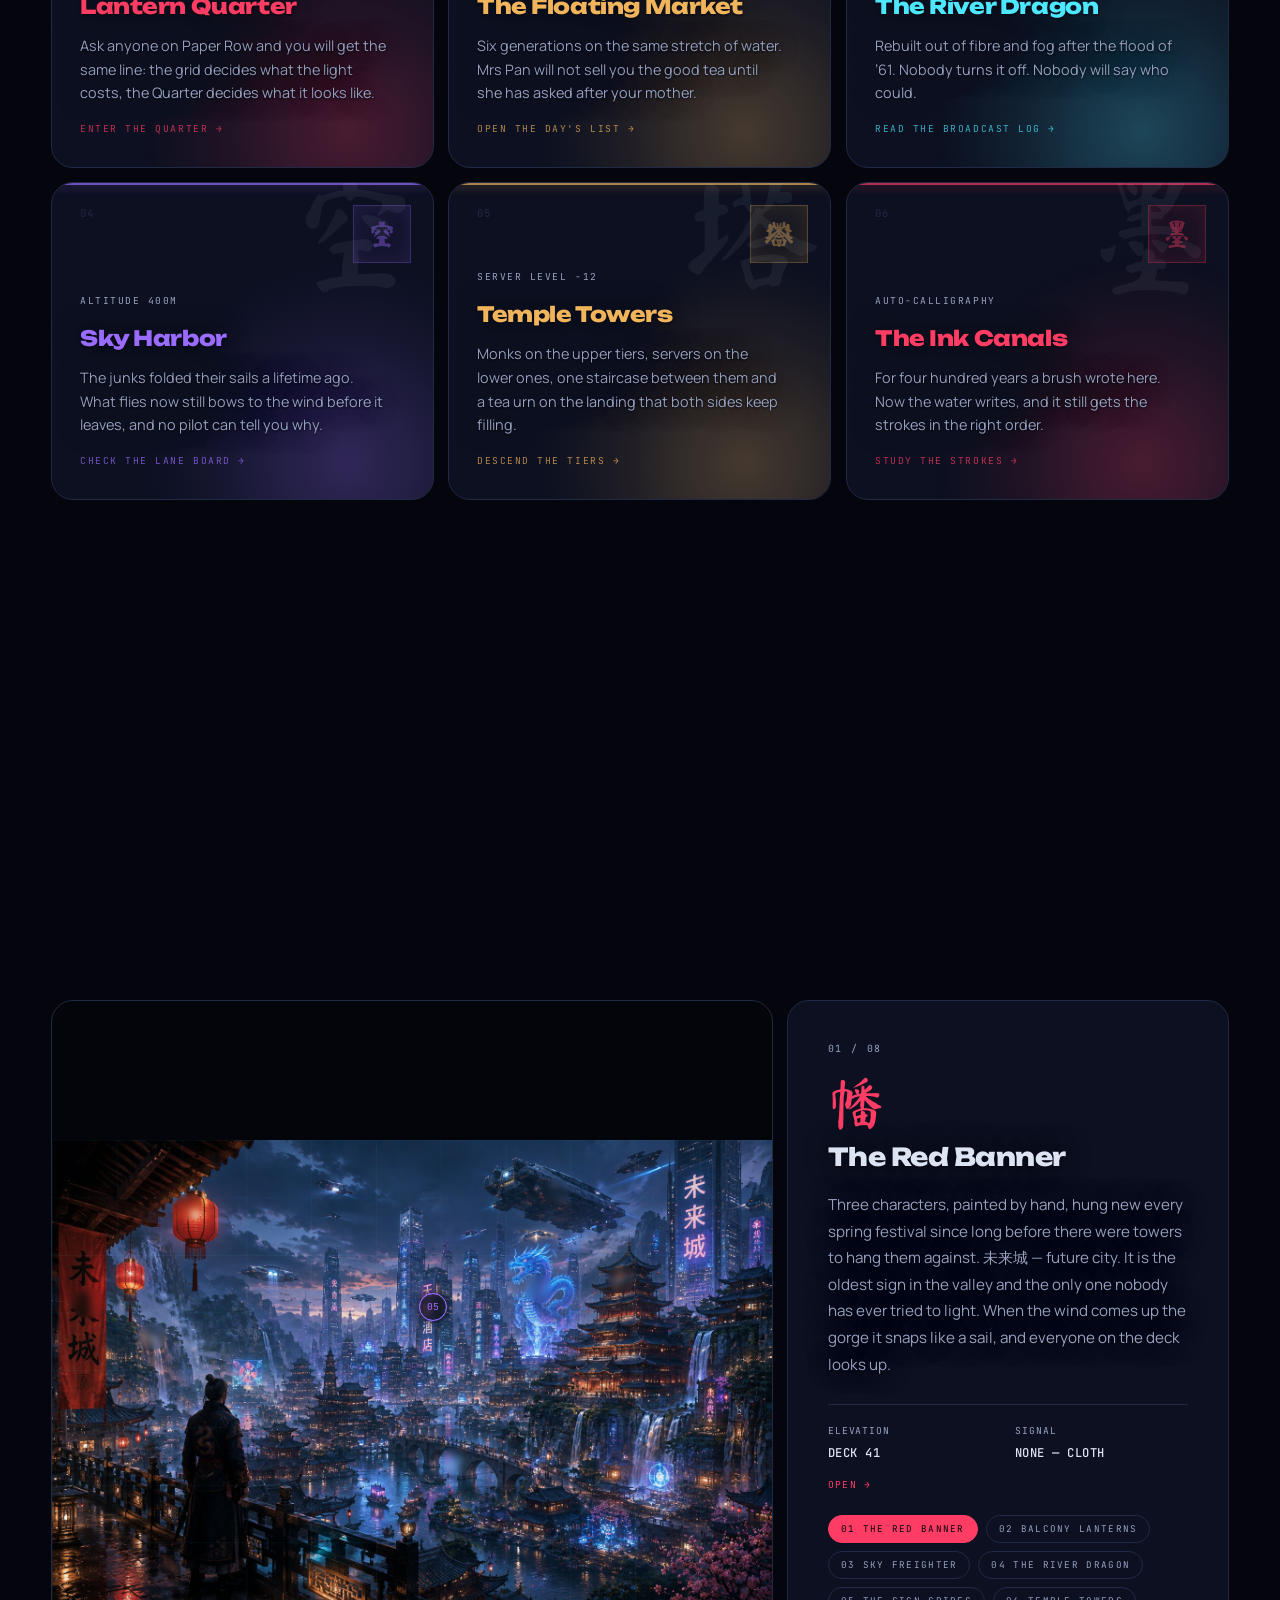
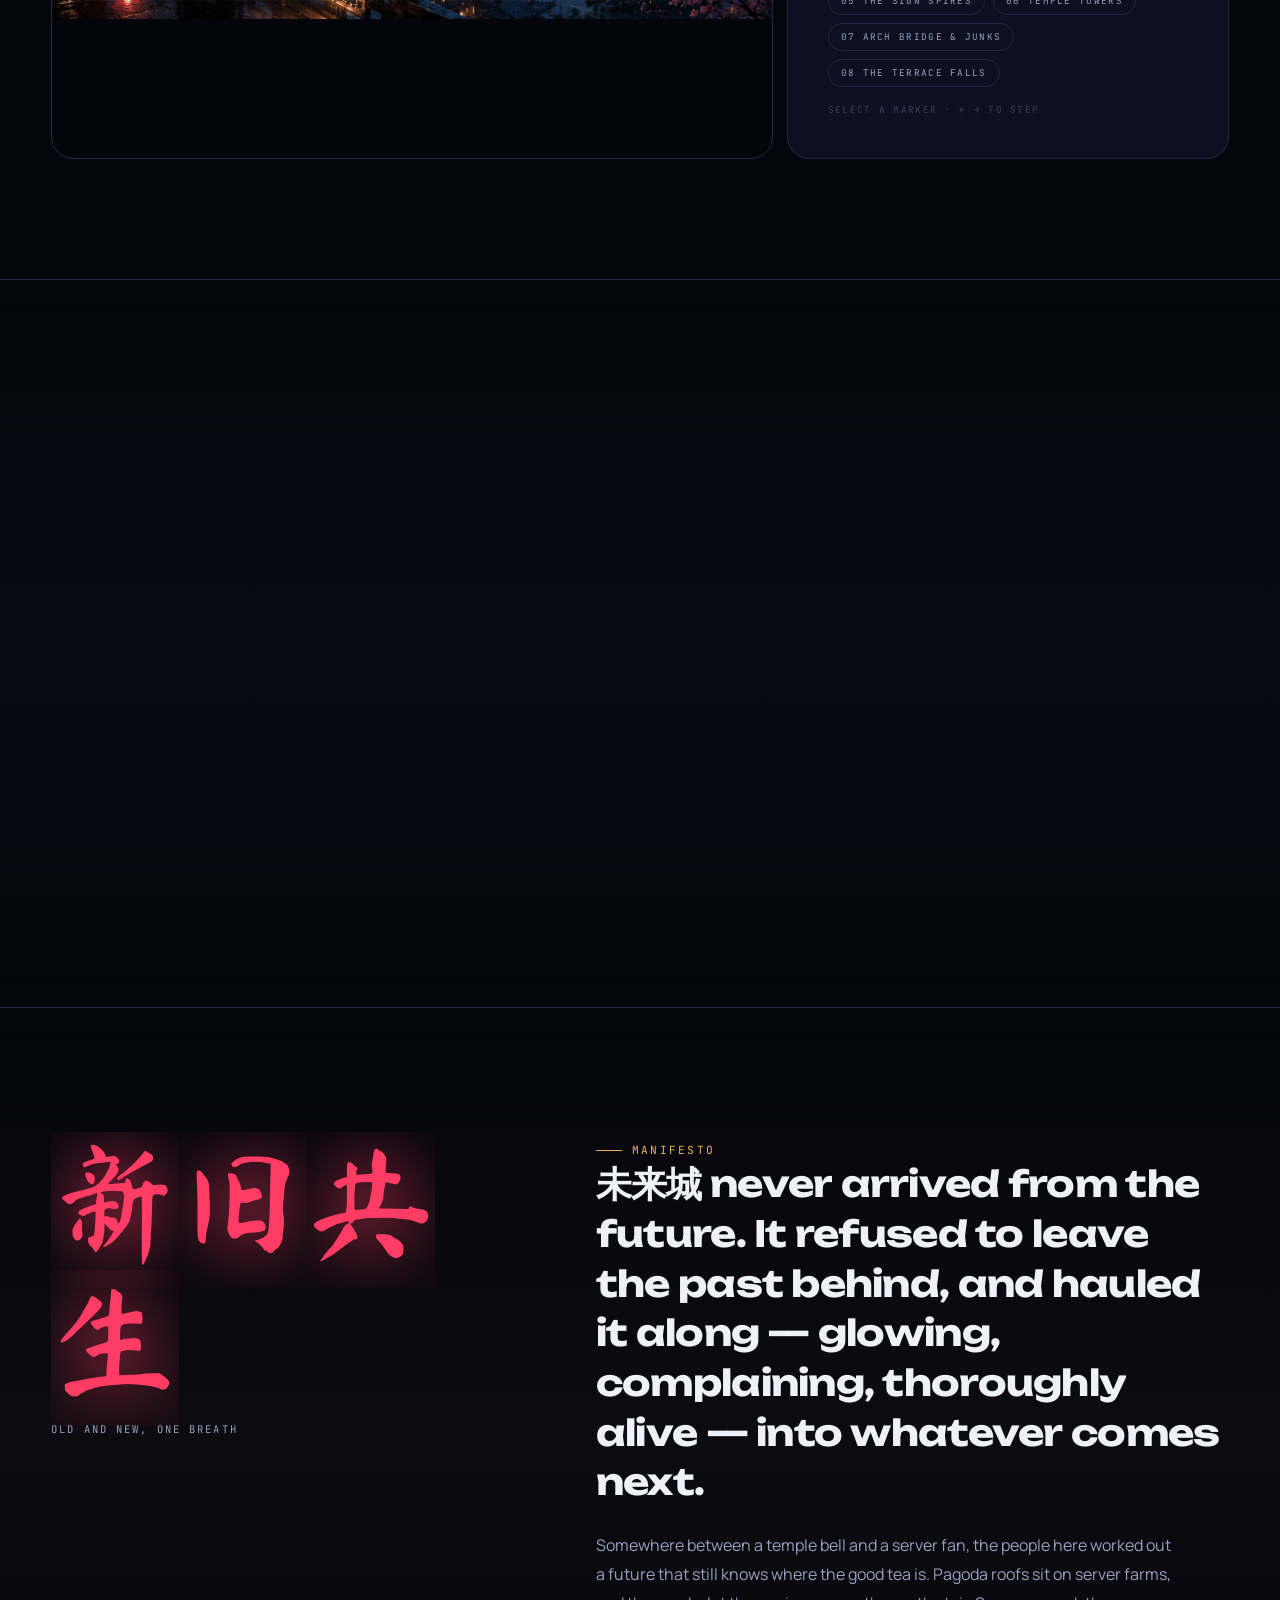
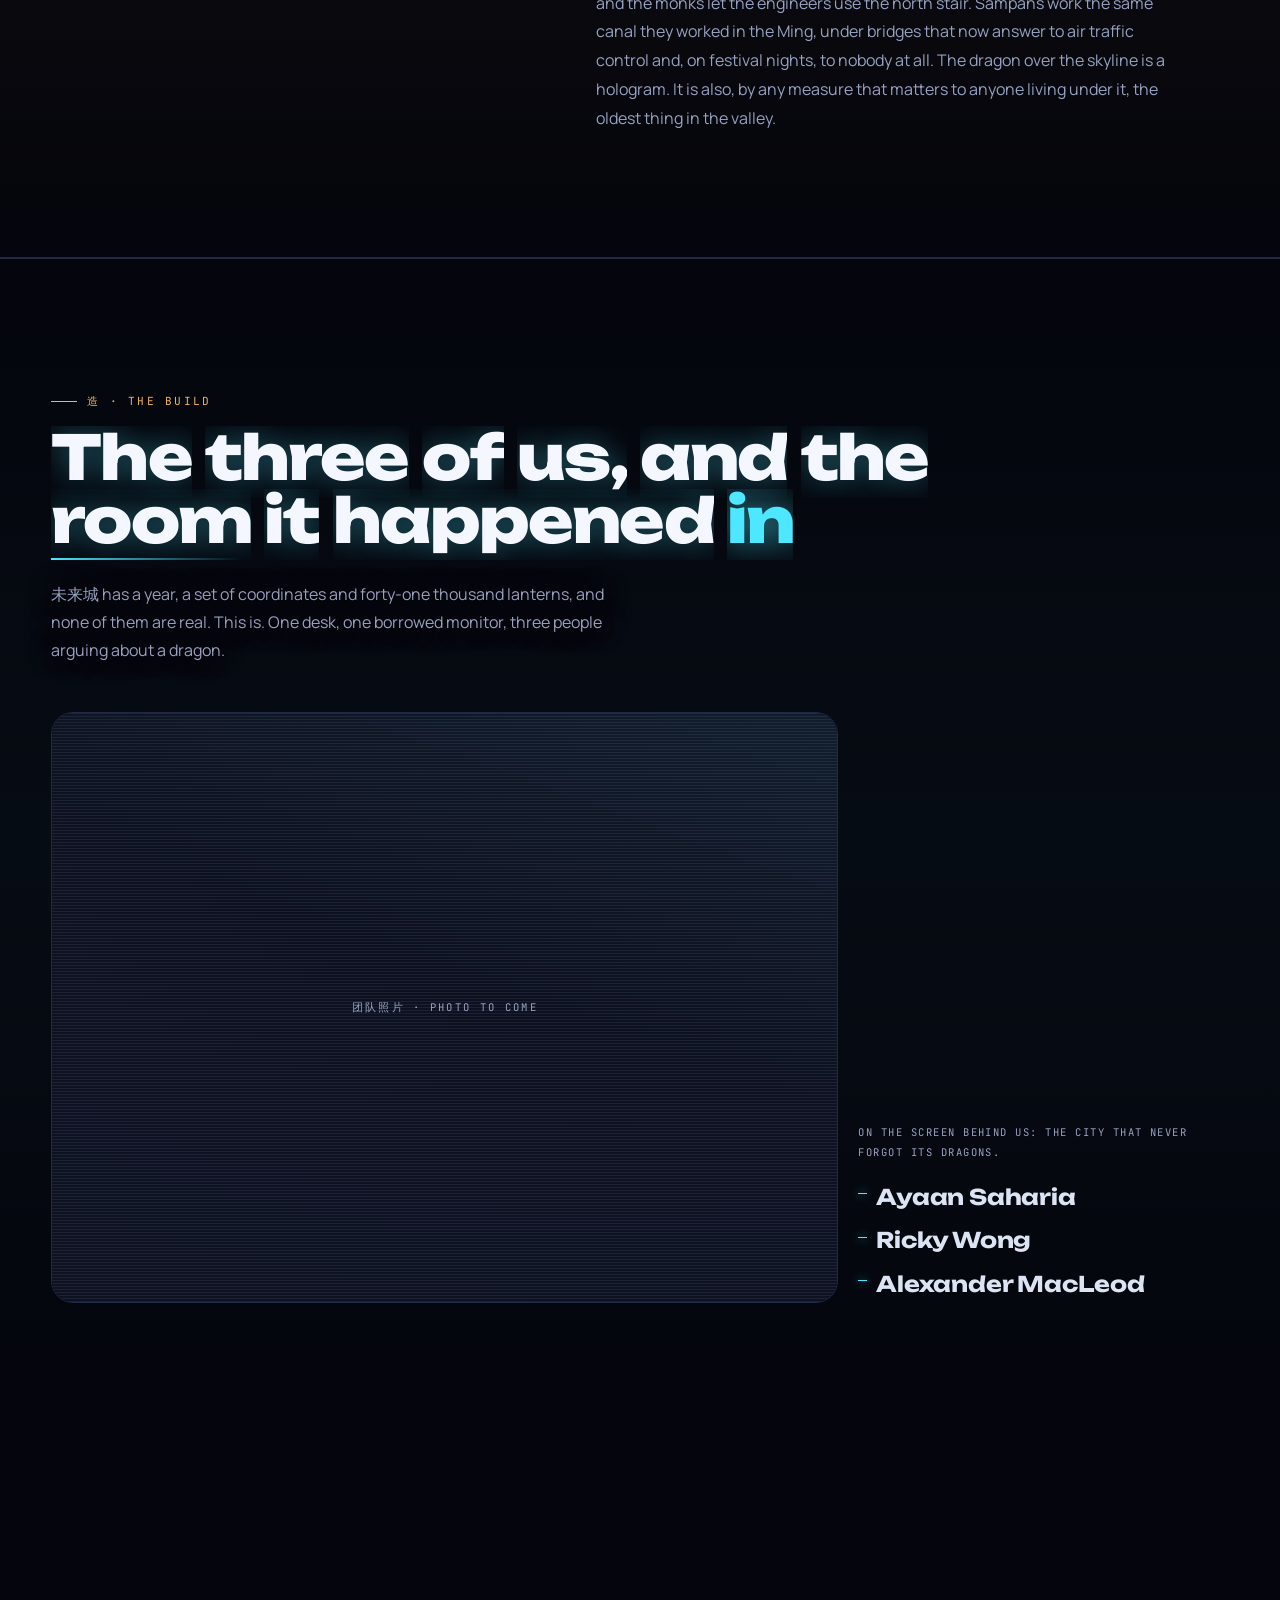
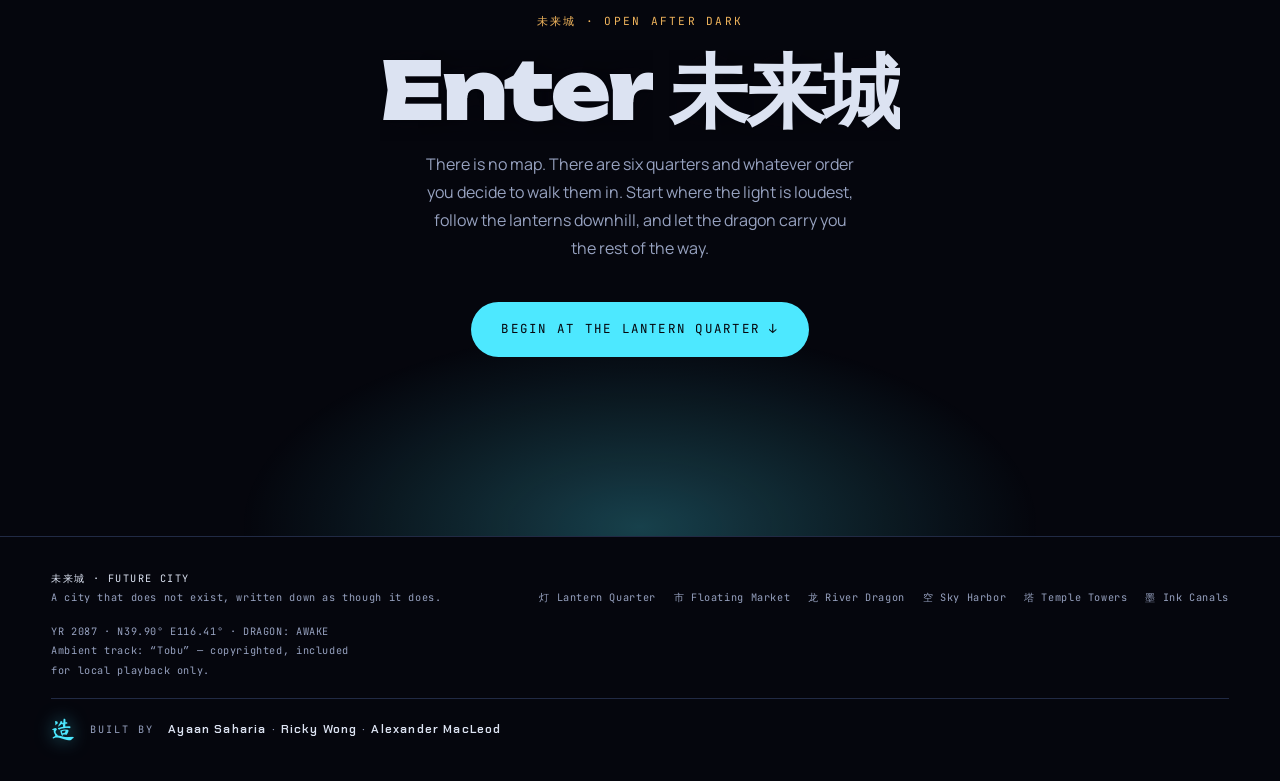
==== commit 1763fc53: "Add a section for the room it was actually built in A makers section on the home page, between the m" ====
--- a/index.html
+++ b/index.html
@@ -56,6 +56,7 @@
       <li><a href="#atlas">The Plate</a></li>
       <li><a href="#readout">Readout</a></li>
       <li><a href="#manifesto">Manifesto</a></li>
+      <li><a href="#makers">The Build</a></li>
     </ul>
     <button class="audio-btn" id="audioBtn" type="button" aria-pressed="false">
       <span class="eq" aria-hidden="true"><i></i><i></i><i></i><i></i></span>
@@ -227,6 +228,33 @@
       <p class="statement">未来城 never arrived from the future. It refused to leave the past behind, and hauled it along — glowing, complaining, thoroughly alive — into whatever comes next.</p>
       <p class="body-copy">Somewhere between a temple bell and a server fan, the people here worked out a future that still knows where the good tea is. Pagoda roofs sit on server farms, and the monks let the engineers use the north stair. Sampans work the same canal they worked in the Ming, under bridges that now answer to air traffic control and, on festival nights, to nobody at all. The dragon over the skyline is a hologram. It is also, by any measure that matters to anyone living under it, the oldest thing in the valley.</p>
     </div>
+  </div>
+</section>
+
+<section class="sec bordered makers" id="makers" style="background:linear-gradient(180deg, transparent, rgba(77,232,255,.03), transparent)">
+  <div class="wrap">
+    <div data-reveal>
+      <span class="eyebrow">造 · the build</span>
+      <h2 class="sec-title">The three of us, and the room it happened in</h2>
+      <p class="sec-lede">未来城 has a year, a set of coordinates and forty-one thousand lanterns, and none of them are real. This is. One desk, one borrowed monitor, three people arguing about a dragon.</p>
+    </div>
+
+    <figure class="makers-shot" data-reveal>
+      <div class="makers-frame">
+        <img src="team.jpg" alt="The three of us in the room where the site was built: two sitting in front of the desk and one behind it, with 未来城 open on the monitor showing the hero headline."
+             loading="lazy" data-alts="team.jpeg,team.png,team.JPG,team.JPEG,team.PNG,team.webp">
+        <span class="makers-pending" aria-hidden="true">团队照片 · photo to come</span>
+        <span class="makers-scan" aria-hidden="true"></span>
+      </div>
+      <figcaption>
+        <span class="makers-cap">On the screen behind us: the city that never forgot its dragons.</span>
+        <ul class="makers-names">
+          <li>Ayaan Saharia</li>
+          <li>Ricky Wong</li>
+          <li>Alexander MacLeod</li>
+        </ul>
+      </figcaption>
+    </figure>
   </div>
 </section>
 
--- a/assets/site.css
+++ b/assets/site.css
@@ -696,6 +696,64 @@
 footer nav.foot-links a{ text-decoration:none; color:var(--fog); transition:color .25s; }
 footer nav.foot-links a:hover{ color:var(--accent); }
 
+/* ---------- the makers, and the room ---------- */
+.makers-shot{ margin:48px 0 0; display:grid; gap:20px; perspective:1600px; }
+.makers-frame{
+  position:relative; overflow:hidden; background:#04050b;
+  border:1px solid var(--line); border-radius:var(--r-lg);
+  aspect-ratio:4/3; max-height:min(72vh,720px);
+  transition:transform .6s cubic-bezier(.2,.8,.2,1), border-color .5s ease, box-shadow .6s ease;
+}
+@media (min-width:760px){ .makers-shot{ grid-template-columns:1.7fr .8fr; align-items:end; } }
+.makers-frame img{
+  width:100%; height:100%; object-fit:cover; display:block;
+  filter:saturate(1.06) contrast(1.03);
+  transform:scale(1.02); transition:transform 1.1s cubic-bezier(.2,.8,.2,1), filter .6s ease;
+}
+.makers-frame:hover{
+  transform:rotateX(4deg) rotateY(-4deg) translateZ(26px);
+  border-color:color-mix(in srgb, var(--accent) 45%, var(--line));
+  box-shadow:0 40px 80px -40px rgba(0,0,0,.95);
+}
+.makers-frame:hover img{ transform:scale(1.06); filter:saturate(1.12) contrast(1.05); }
+/* the same lantern-light wash the rest of the city sits under */
+.makers-frame::after{
+  content:""; position:absolute; inset:0; pointer-events:none;
+  background:
+    radial-gradient(120% 80% at 70% 20%, transparent 40%, rgba(5,6,13,.5) 100%),
+    linear-gradient(200deg, color-mix(in srgb, var(--accent) 12%, transparent), transparent 45%);
+  mix-blend-mode:screen; opacity:.5;
+}
+.makers-scan{
+  position:absolute; inset:0; pointer-events:none; opacity:.14;
+  background:repeating-linear-gradient(180deg, rgba(255,255,255,.5) 0 1px, transparent 1px 3px);
+}
+/* if the photo has not been dropped in yet, say so instead of breaking */
+.makers-pending{
+  position:absolute; inset:0; display:none; place-items:center; text-align:center;
+  font-family:var(--font-mono); font-size:.66rem; letter-spacing:.22em; text-transform:uppercase;
+  color:var(--fog); background:var(--ink);
+}
+.makers-frame.is-missing img{ display:none; }
+.makers-frame.is-missing .makers-pending{ display:grid; }
+.makers-shot figcaption{ display:flex; flex-direction:column; gap:18px; }
+.makers-cap{
+  font-family:var(--font-mono); font-size:.66rem; letter-spacing:.14em; line-height:1.9;
+  text-transform:uppercase; color:var(--fog);
+}
+.makers-names{ list-style:none; margin:0; padding:0; display:flex; flex-direction:column; gap:8px; }
+.makers-names li{
+  font-family:var(--font-display); font-weight:700; font-size:clamp(1.05rem,2vw,1.35rem);
+  letter-spacing:-.01em; color:var(--mist); position:relative; padding-left:18px;
+  transition:color .3s ease, padding-left .3s ease;
+}
+.makers-names li::before{
+  content:""; position:absolute; left:0; top:.62em; width:9px; height:1px; background:var(--accent);
+  box-shadow:0 0 10px var(--accent); transition:width .3s ease;
+}
+.makers-names li:hover{ color:var(--accent); padding-left:24px; }
+.makers-names li:hover::before{ width:15px; }
+
 /* the three people who actually built it, as opposed to the ones who
    supposedly live in it */
 .credits{ display:flex; align-items:center; gap:12px 14px; flex-wrap:wrap; flex-basis:100%; order:3;
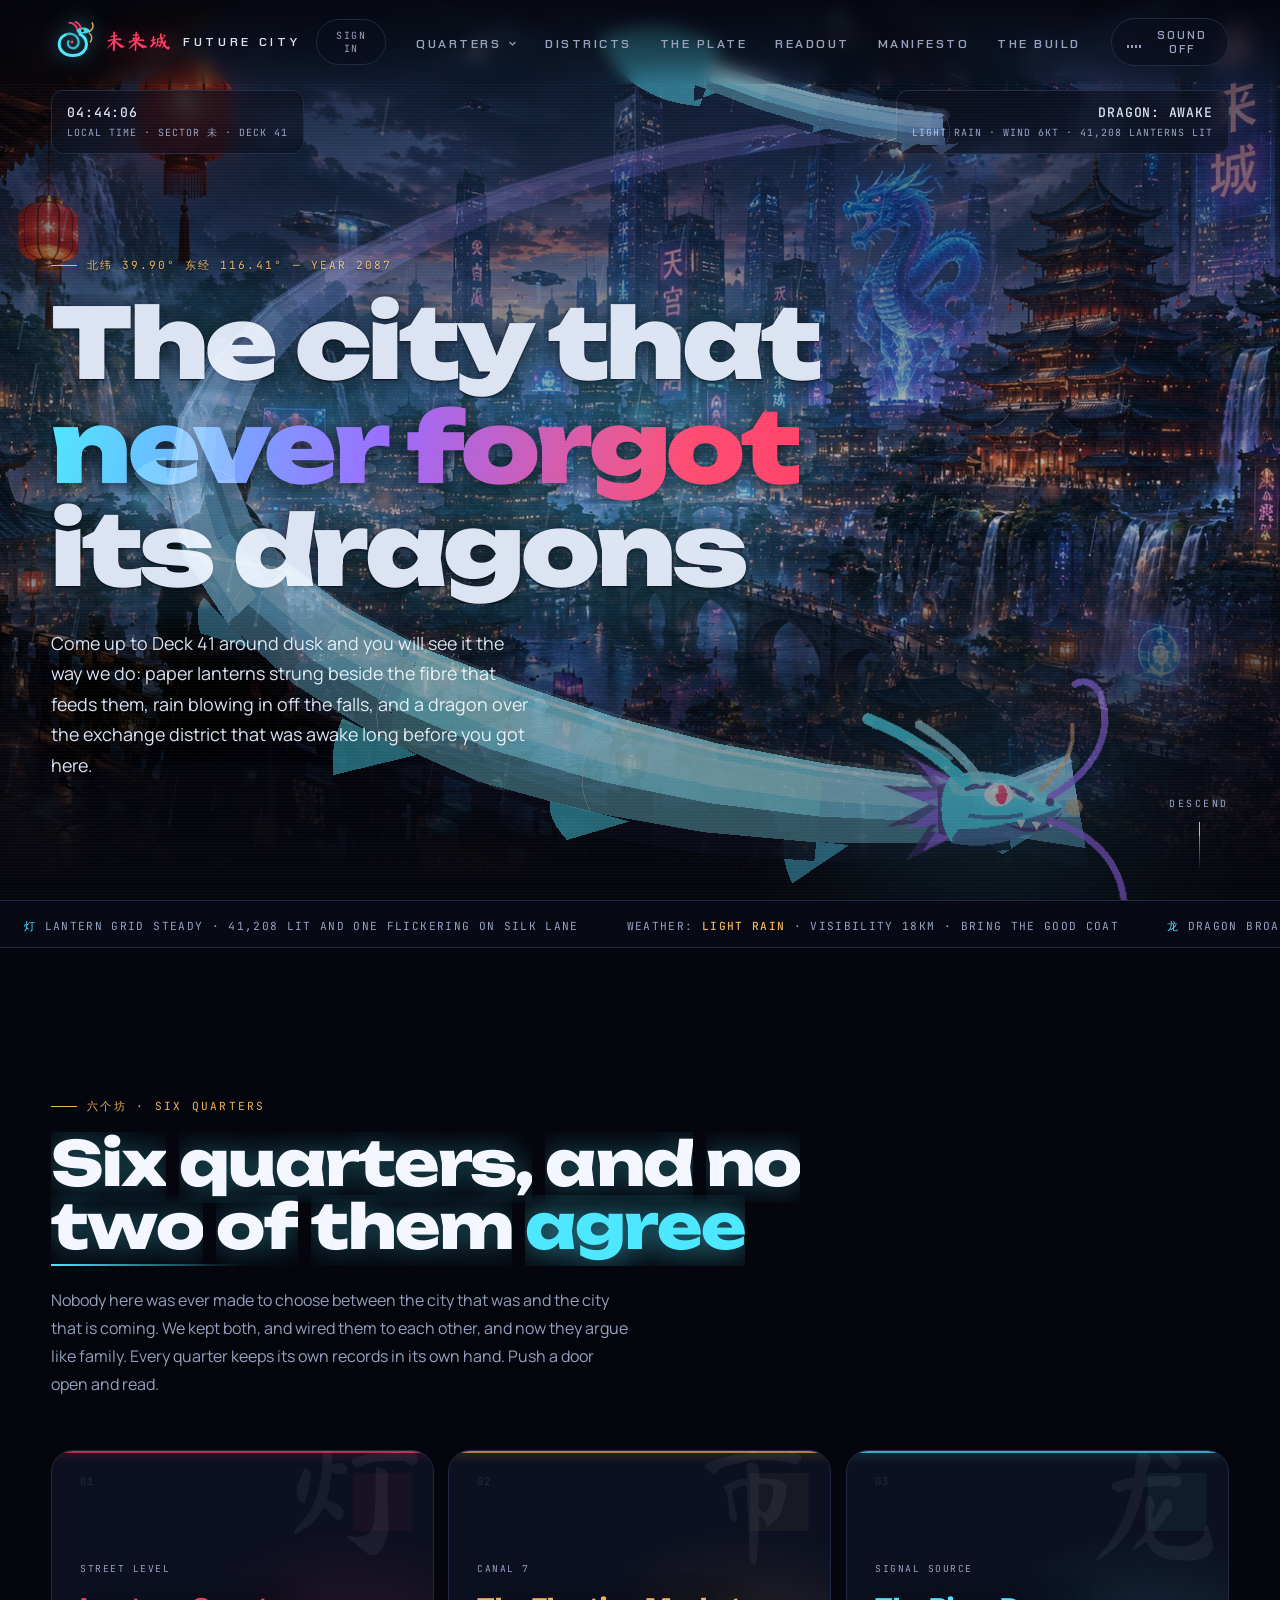
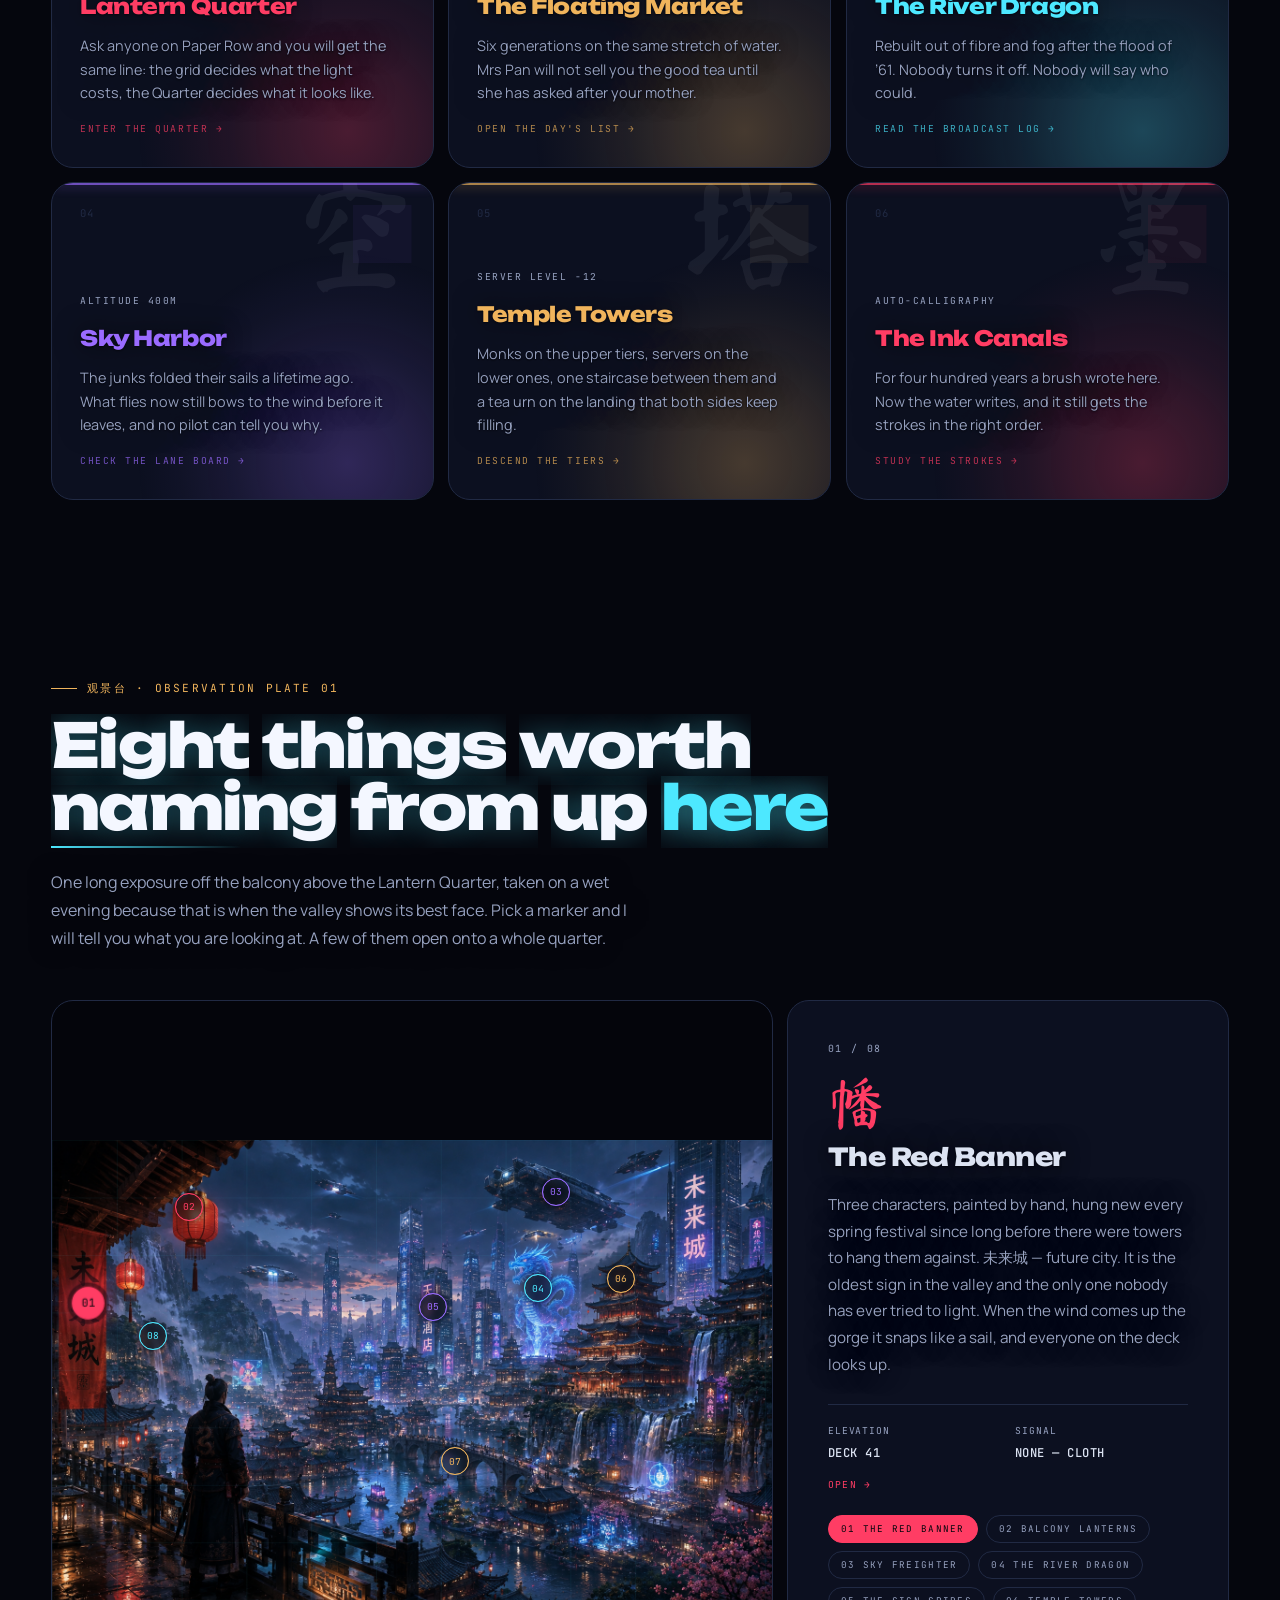
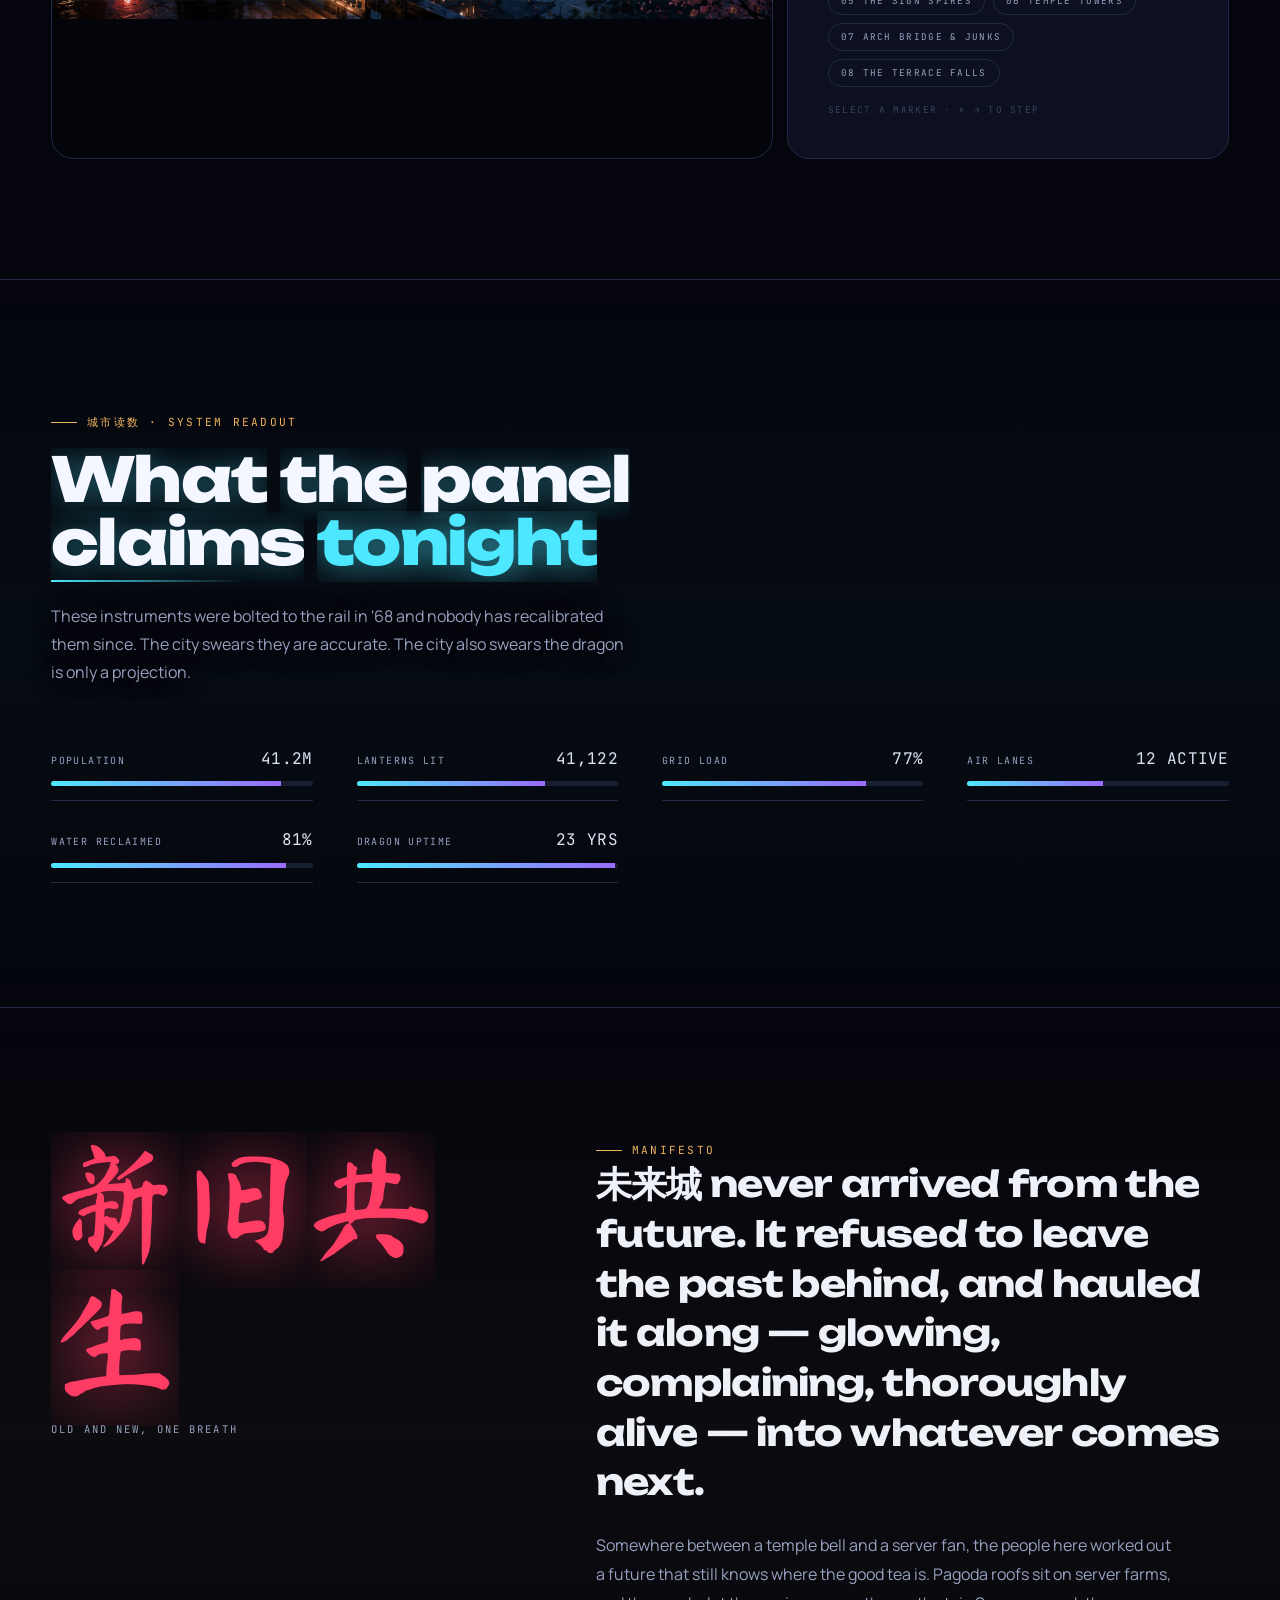
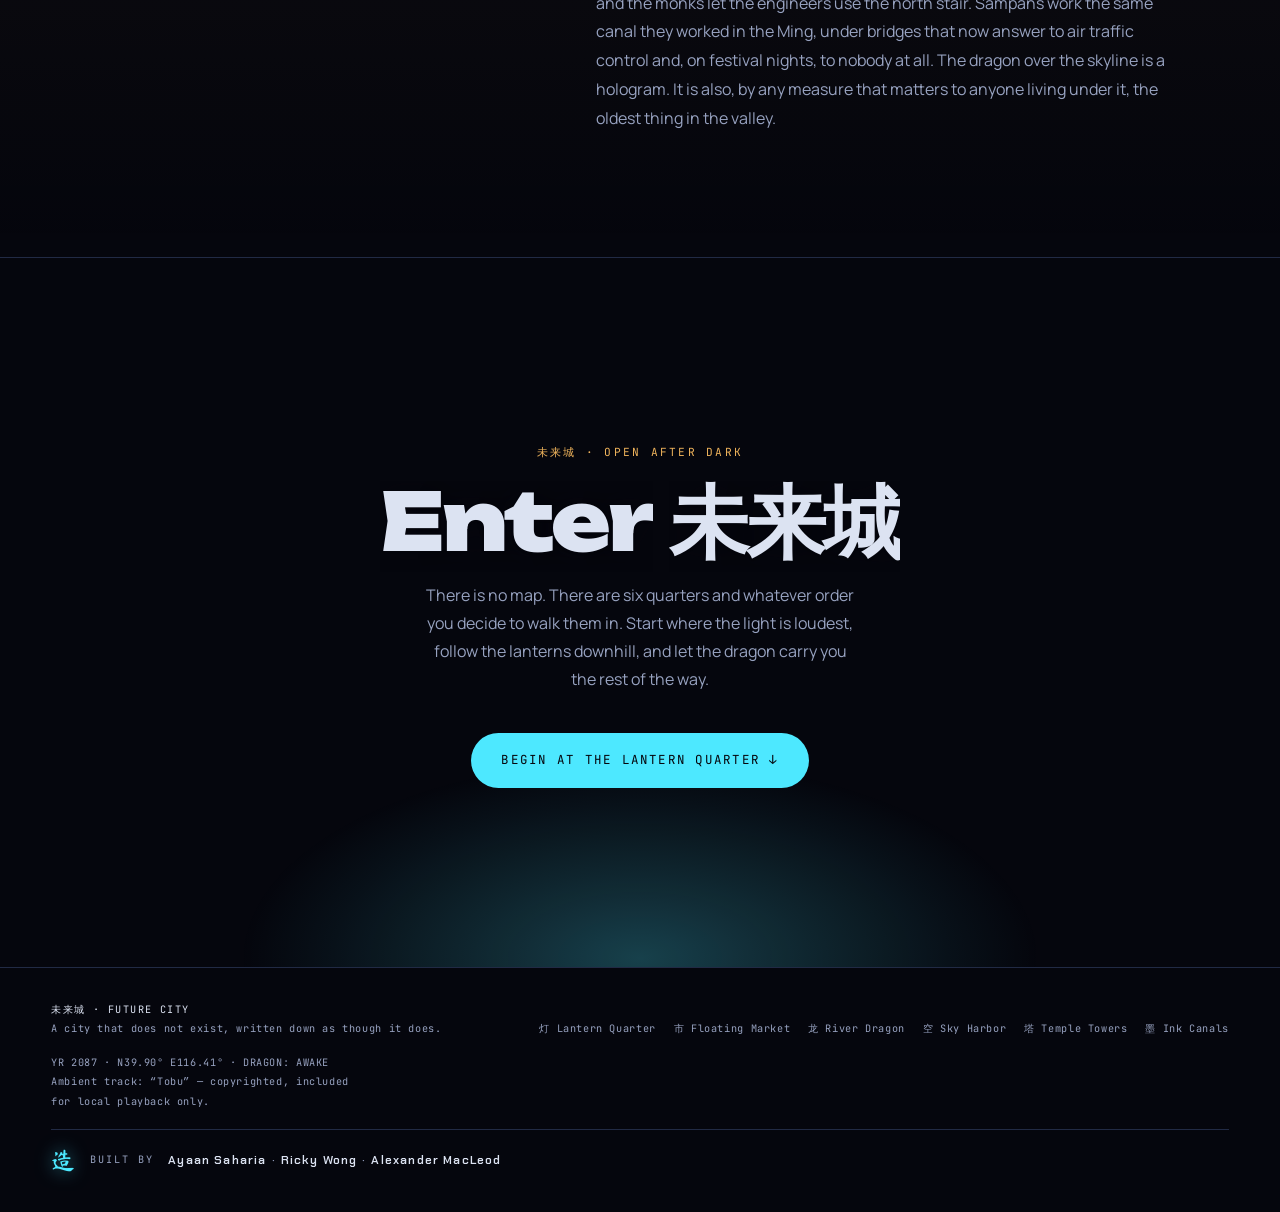
==== commit fd249042: "Give the makers their own page The photo and the three names move off the home page onto the-build.h" ====
--- a/index.html
+++ b/index.html
@@ -56,7 +56,7 @@
       <li><a href="#atlas">The Plate</a></li>
       <li><a href="#readout">Readout</a></li>
       <li><a href="#manifesto">Manifesto</a></li>
-      <li><a href="#makers">The Build</a></li>
+      <li><a href="the-build.html">The Build</a></li>
     </ul>
     <button class="audio-btn" id="audioBtn" type="button" aria-pressed="false">
       <span class="eq" aria-hidden="true"><i></i><i></i><i></i><i></i></span>
@@ -228,33 +228,6 @@
       <p class="statement">未来城 never arrived from the future. It refused to leave the past behind, and hauled it along — glowing, complaining, thoroughly alive — into whatever comes next.</p>
       <p class="body-copy">Somewhere between a temple bell and a server fan, the people here worked out a future that still knows where the good tea is. Pagoda roofs sit on server farms, and the monks let the engineers use the north stair. Sampans work the same canal they worked in the Ming, under bridges that now answer to air traffic control and, on festival nights, to nobody at all. The dragon over the skyline is a hologram. It is also, by any measure that matters to anyone living under it, the oldest thing in the valley.</p>
     </div>
-  </div>
-</section>
-
-<section class="sec bordered makers" id="makers" style="background:linear-gradient(180deg, transparent, rgba(77,232,255,.03), transparent)">
-  <div class="wrap">
-    <div data-reveal>
-      <span class="eyebrow">造 · the build</span>
-      <h2 class="sec-title">The three of us, and the room it happened in</h2>
-      <p class="sec-lede">未来城 has a year, a set of coordinates and forty-one thousand lanterns, and none of them are real. This is. One desk, one borrowed monitor, three people arguing about a dragon.</p>
-    </div>
-
-    <figure class="makers-shot" data-reveal>
-      <div class="makers-frame">
-        <img src="team.jpg" alt="The three of us in the room where the site was built: two sitting in front of the desk and one behind it, with 未来城 open on the monitor showing the hero headline."
-             loading="lazy" data-alts="team.jpeg,team.png,team.JPG,team.JPEG,team.PNG,team.webp">
-        <span class="makers-pending" aria-hidden="true">团队照片 · photo to come</span>
-        <span class="makers-scan" aria-hidden="true"></span>
-      </div>
-      <figcaption>
-        <span class="makers-cap">On the screen behind us: the city that never forgot its dragons.</span>
-        <ul class="makers-names">
-          <li>Ayaan Saharia</li>
-          <li>Ricky Wong</li>
-          <li>Alexander MacLeod</li>
-        </ul>
-      </figcaption>
-    </figure>
   </div>
 </section>
 
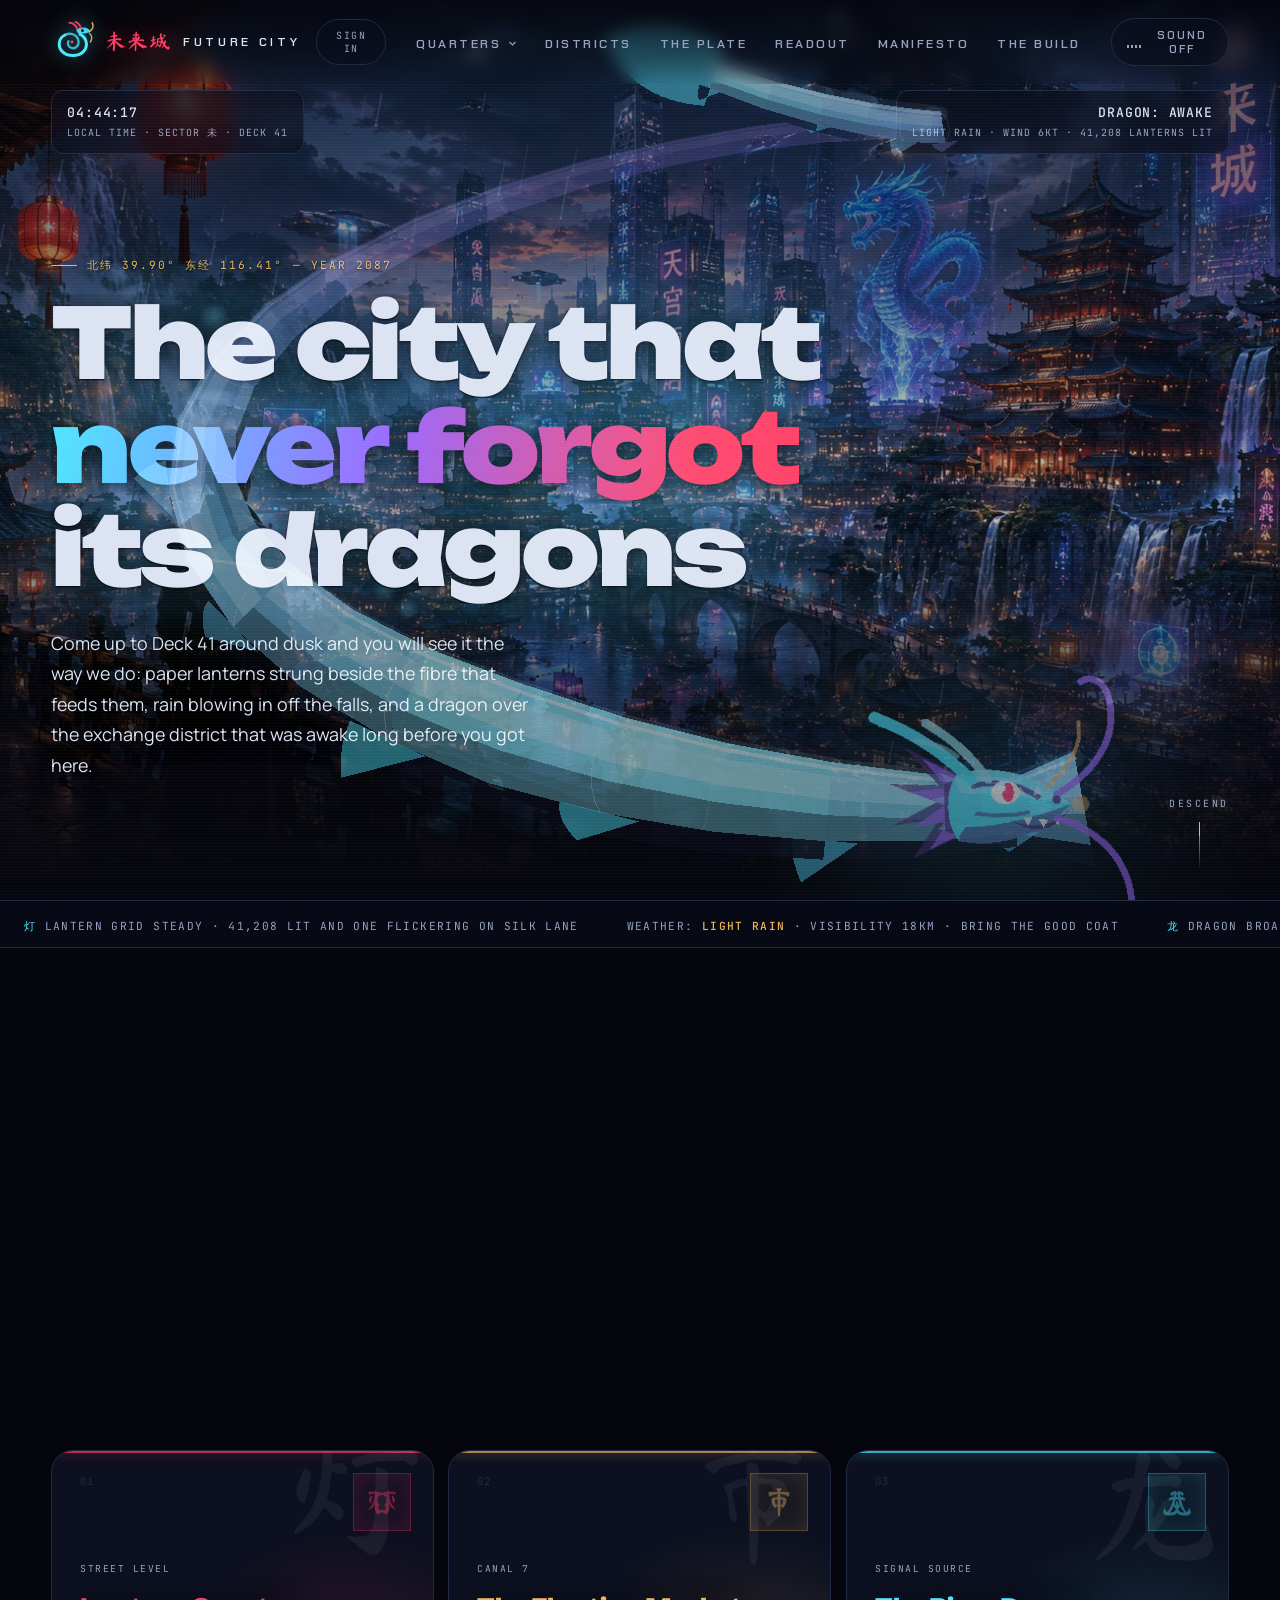
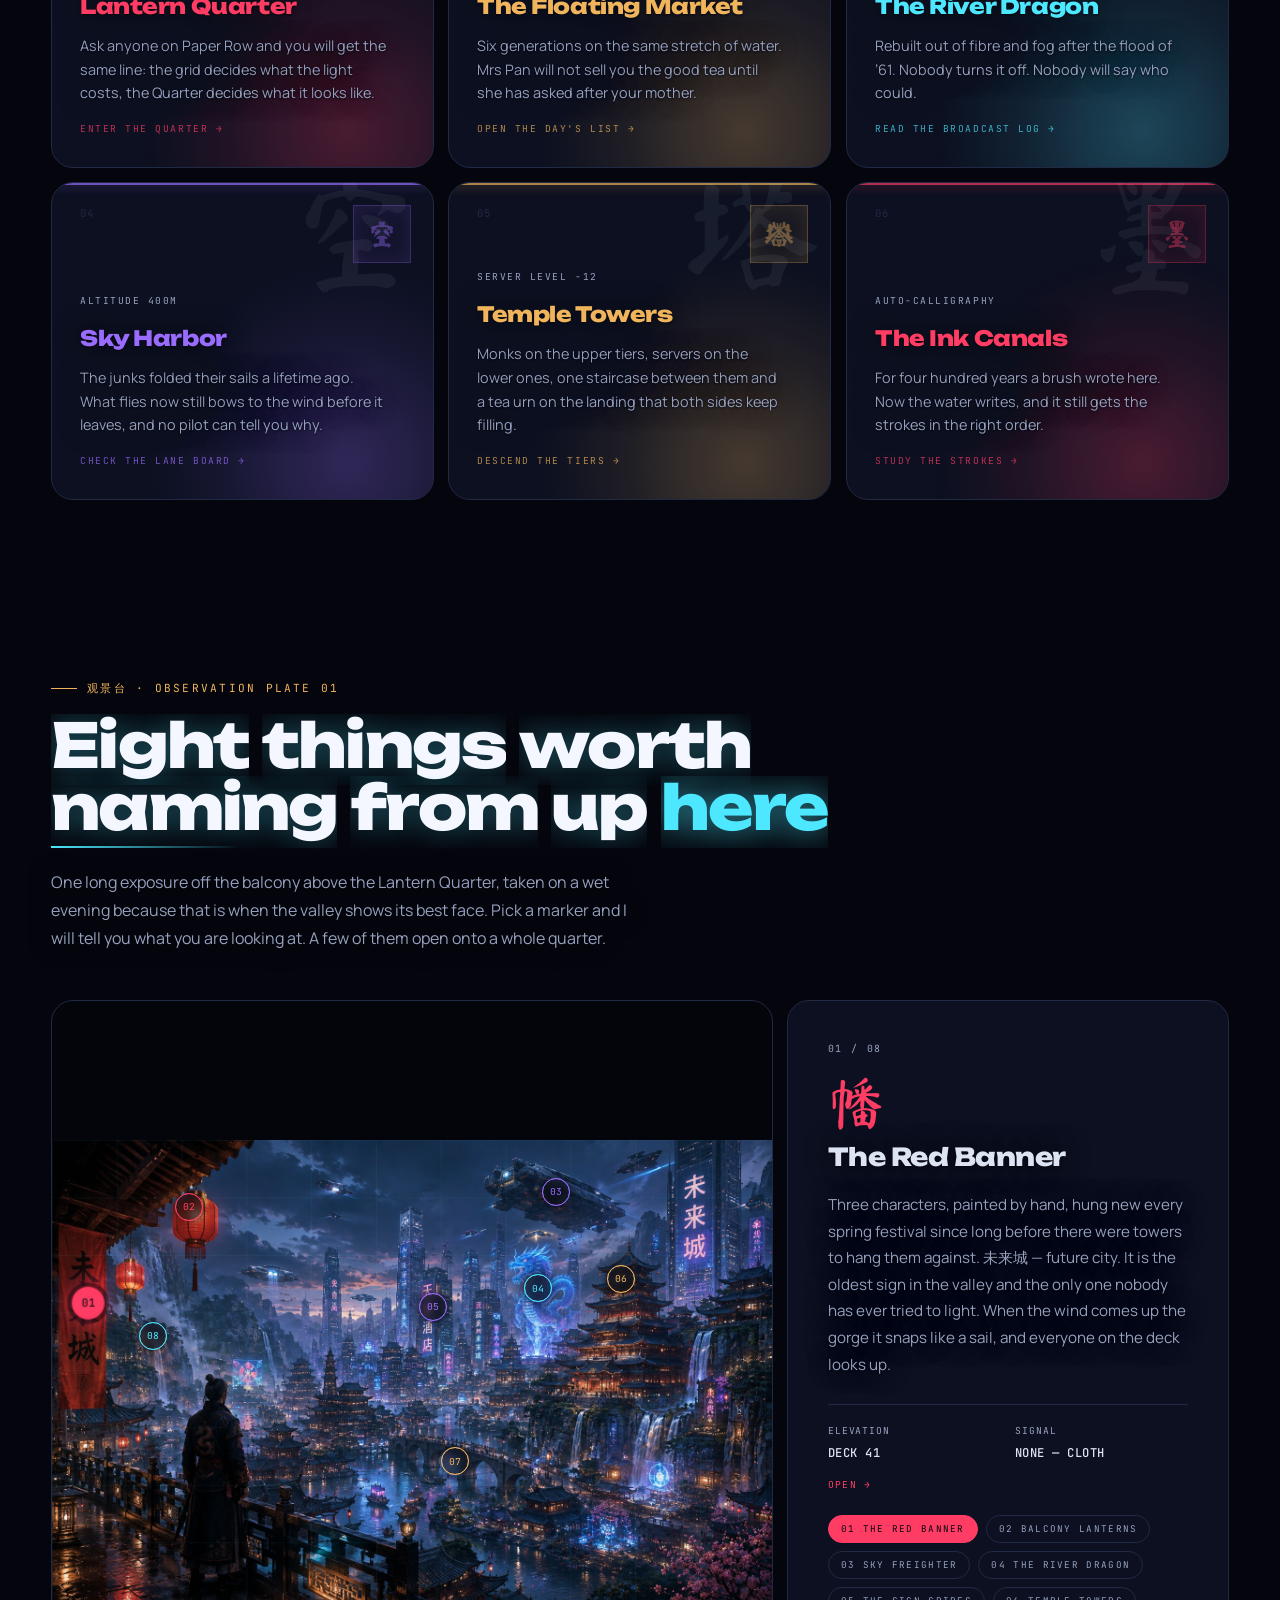
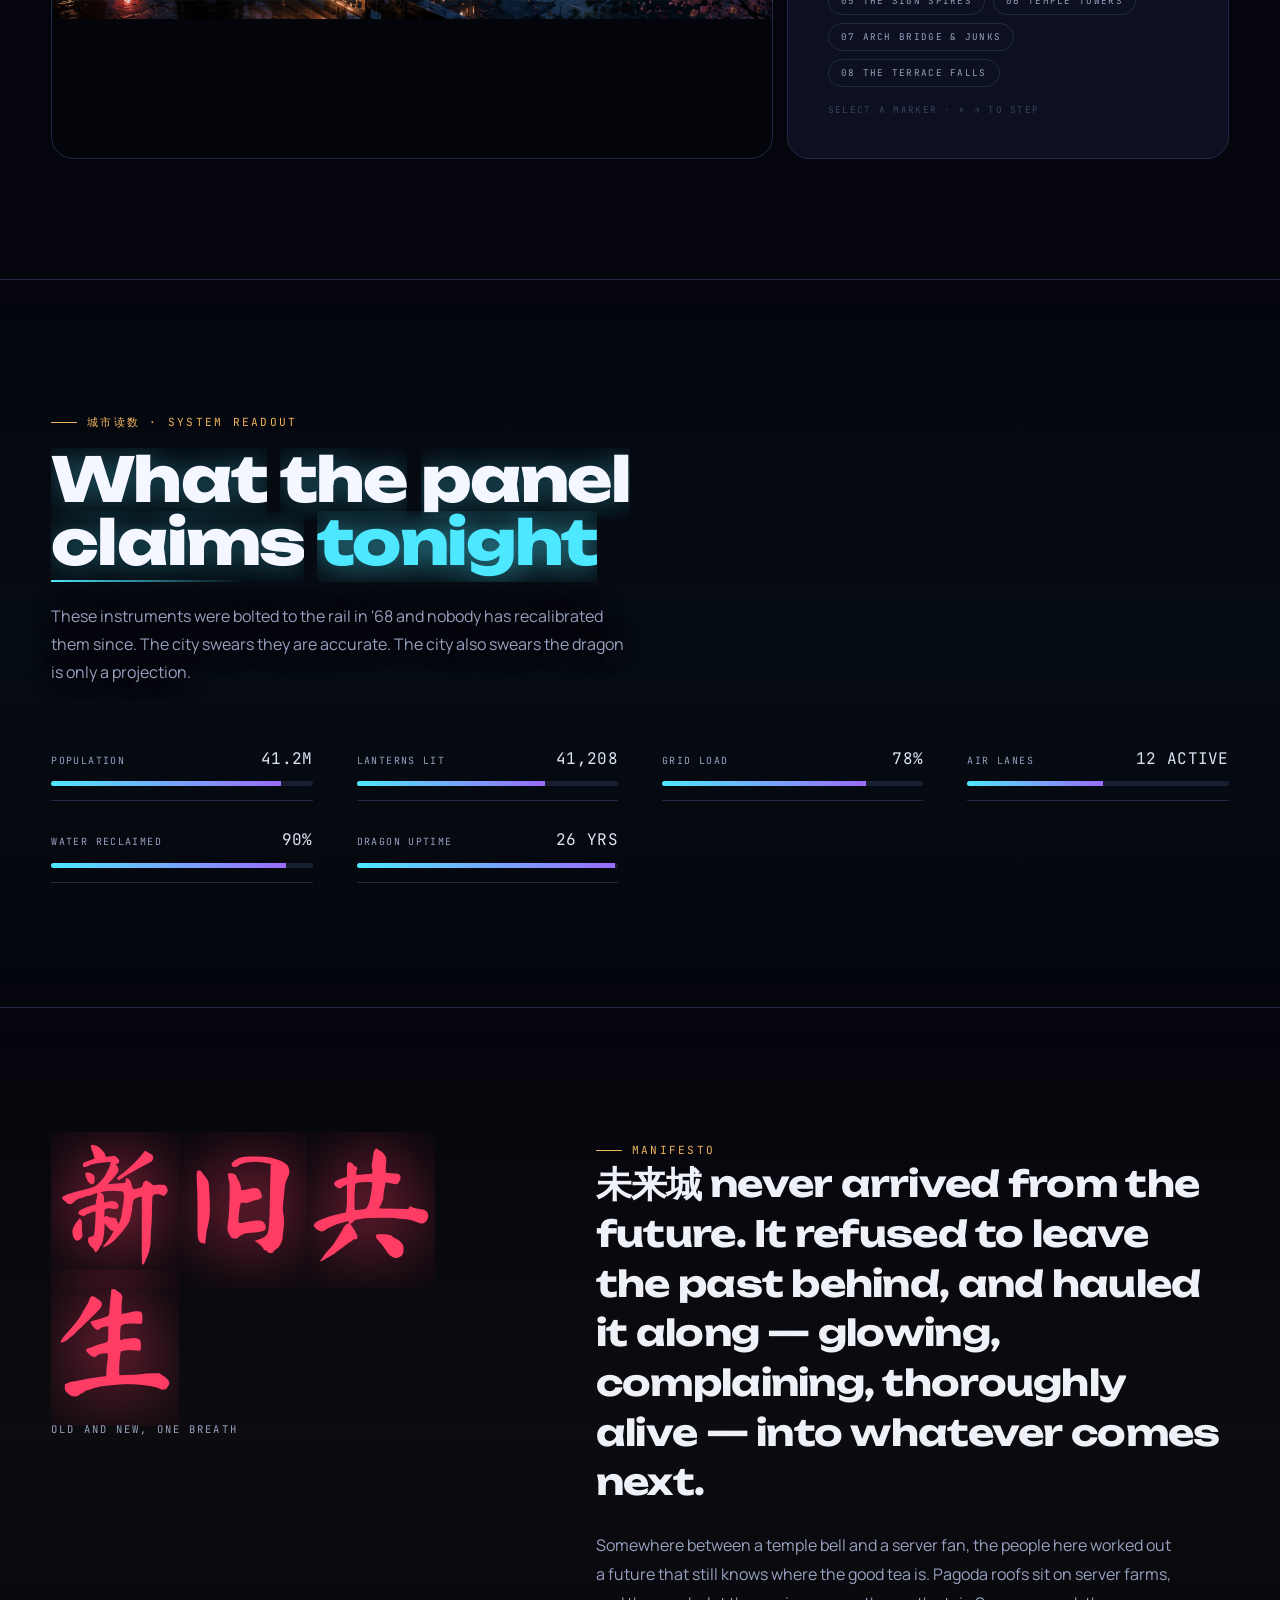
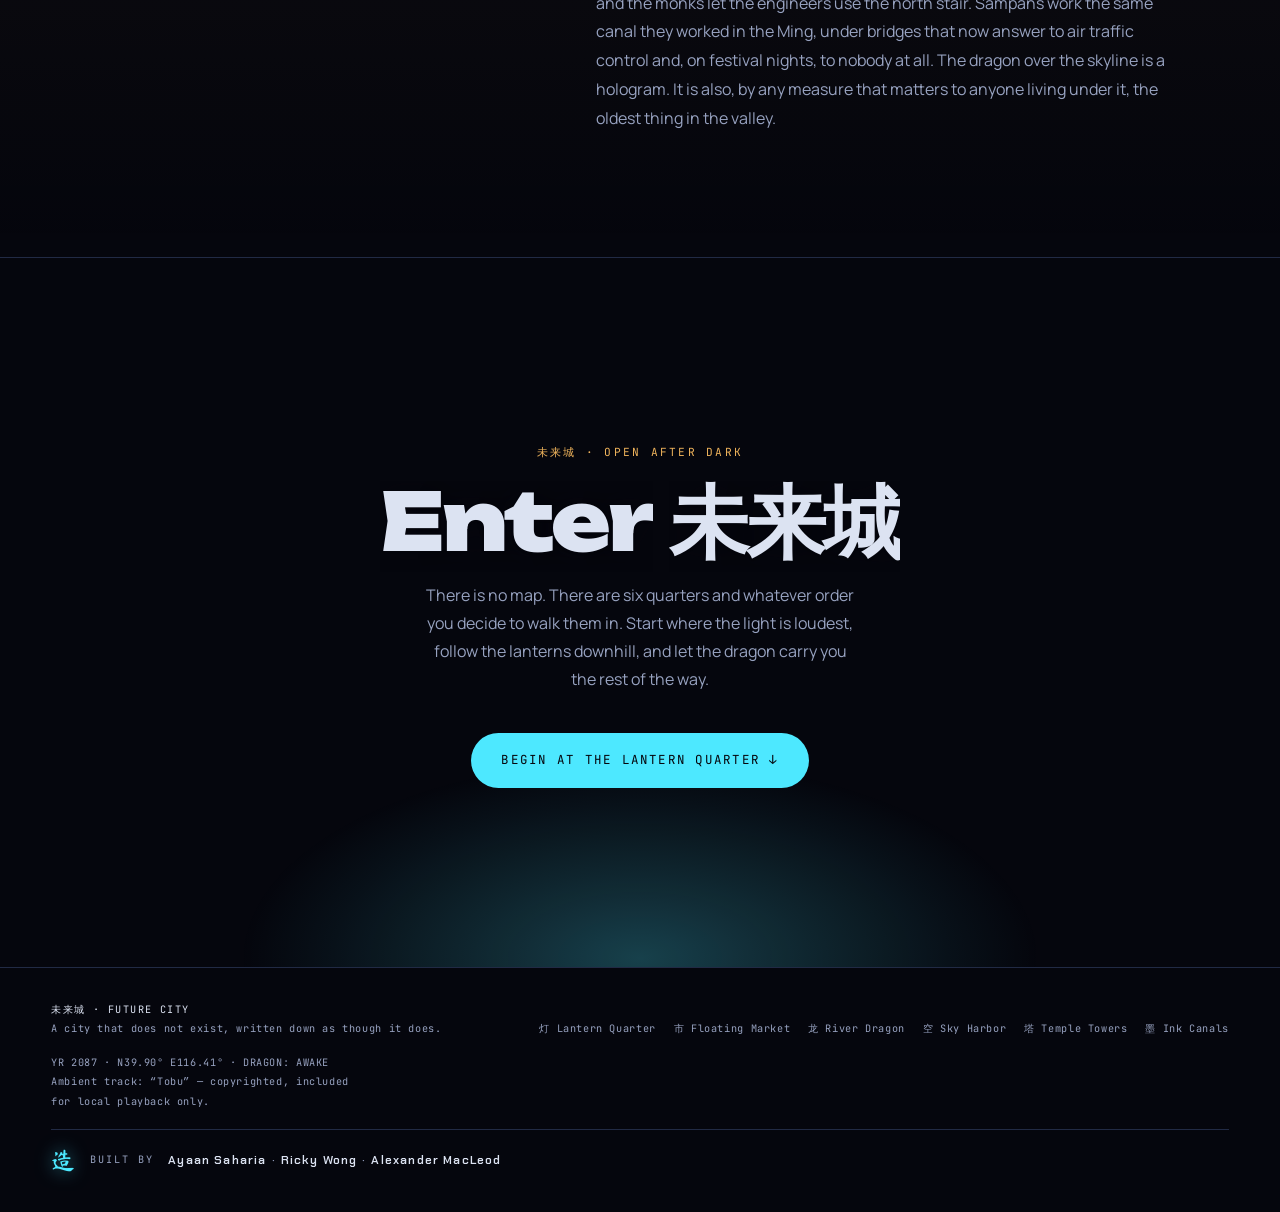
==== commit ca5b54ae: "Make the credit names a way through to The Build Each of the three names in the footer is now a link" ====
--- a/index.html
+++ b/index.html
@@ -257,9 +257,9 @@
     <span class="credits-mark" aria-hidden="true">造</span>
     <span class="credits-lede">Built by</span>
     <ul class="credits-names">
-      <li>Ayaan Saharia</li>
-      <li>Ricky Wong</li>
-      <li>Alexander MacLeod</li>
+      <li><a href="the-build.html">Ayaan Saharia</a></li>
+      <li><a href="the-build.html">Ricky Wong</a></li>
+      <li><a href="the-build.html">Alexander MacLeod</a></li>
     </ul>
   </div>
   <div class="fine">
--- a/assets/site.css
+++ b/assets/site.css
@@ -93,6 +93,16 @@
   pointer-events:none; mix-blend-mode:screen;
 }
 
+/* the lightning, carried over the top of everything rather than behind it */
+.storm-flash{
+  position:fixed; inset:0; z-index:5; pointer-events:none; opacity:0;
+  background:
+    radial-gradient(120% 70% at 50% -10%, rgba(214,232,255,.95), rgba(150,190,255,.35) 45%, transparent 75%),
+    linear-gradient(180deg, rgba(190,215,255,.5), transparent 60%);
+  mix-blend-mode:screen; will-change:opacity;
+}
+@media (prefers-reduced-motion: reduce){ .storm-flash{ display:none; } }
+
 /* Viewport-sized, not page-sized: the SVG's viewBox is panned to follow the
    scroll, so the compositor only ever blends one screen of pixels. A full-page
    blended layer here would stall painting on long pages. */
@@ -767,16 +777,26 @@
   display:flex; flex-wrap:wrap; gap:6px 14px; list-style:none; margin:0; padding:0;
 }
 .credits-names li{
-  position:relative; color:var(--mist); letter-spacing:.1em;
+  position:relative; letter-spacing:.1em;
   font-family:var(--font-nav); font-weight:600; font-size:.74rem;
-  transition:color .3s ease, text-shadow .3s ease;
 }
 .credits-names li + li::before{
   content:"·"; position:absolute; left:-9px; color:var(--fog);
 }
-.credits-names li:hover{
+/* each name is a way through to the page about the three of us */
+.credits-names a{
+  position:relative; display:inline-block; color:var(--mist); text-decoration:none;
+  transition:color .3s ease, text-shadow .3s ease;
+}
+.credits-names a::after{
+  content:""; position:absolute; left:0; right:100%; bottom:-4px; height:1px;
+  background:var(--accent); box-shadow:0 0 10px var(--accent);
+  transition:right .35s cubic-bezier(.2,.8,.2,1);
+}
+.credits-names a:hover, .credits-names a:focus-visible{
   color:var(--accent); text-shadow:0 0 16px color-mix(in srgb, var(--accent) 55%, transparent);
 }
+.credits-names a:hover::after, .credits-names a:focus-visible::after{ right:0; }
 
 /* ============================================================
    TEXT ANIMATION
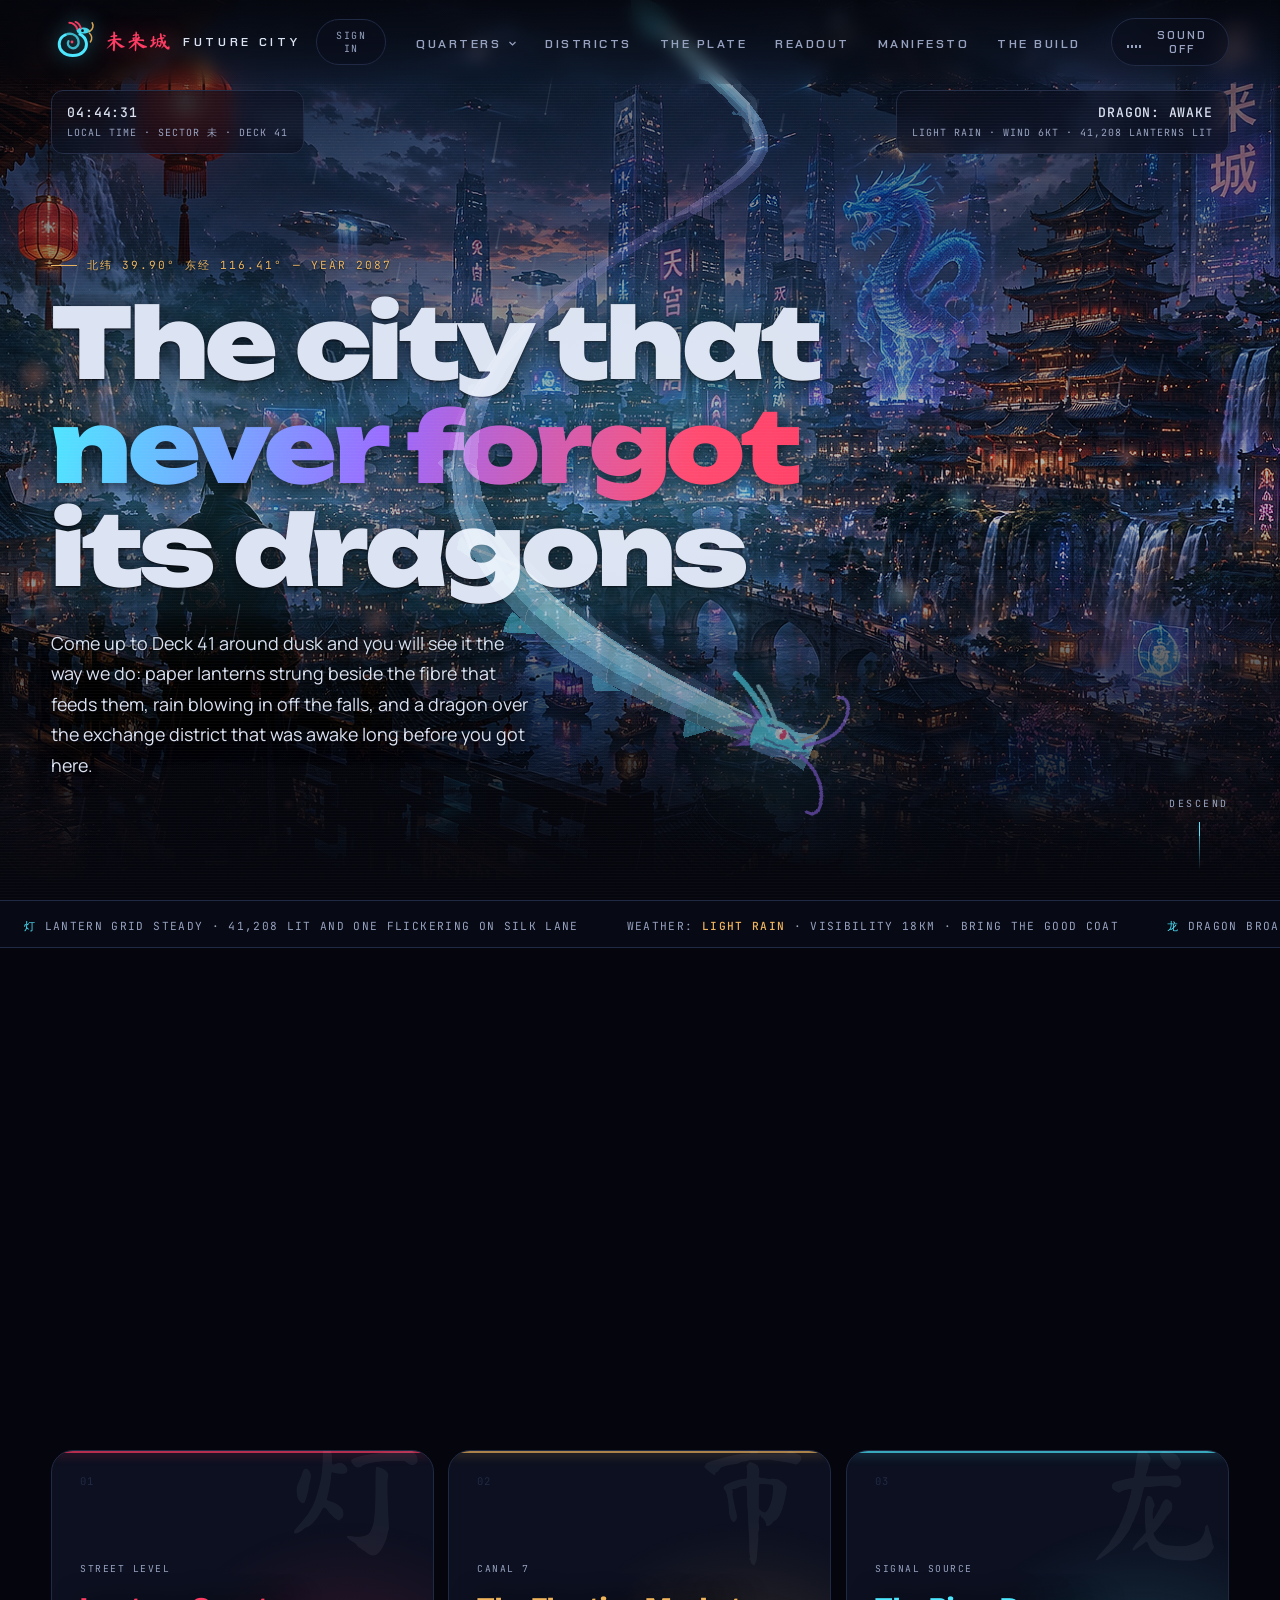
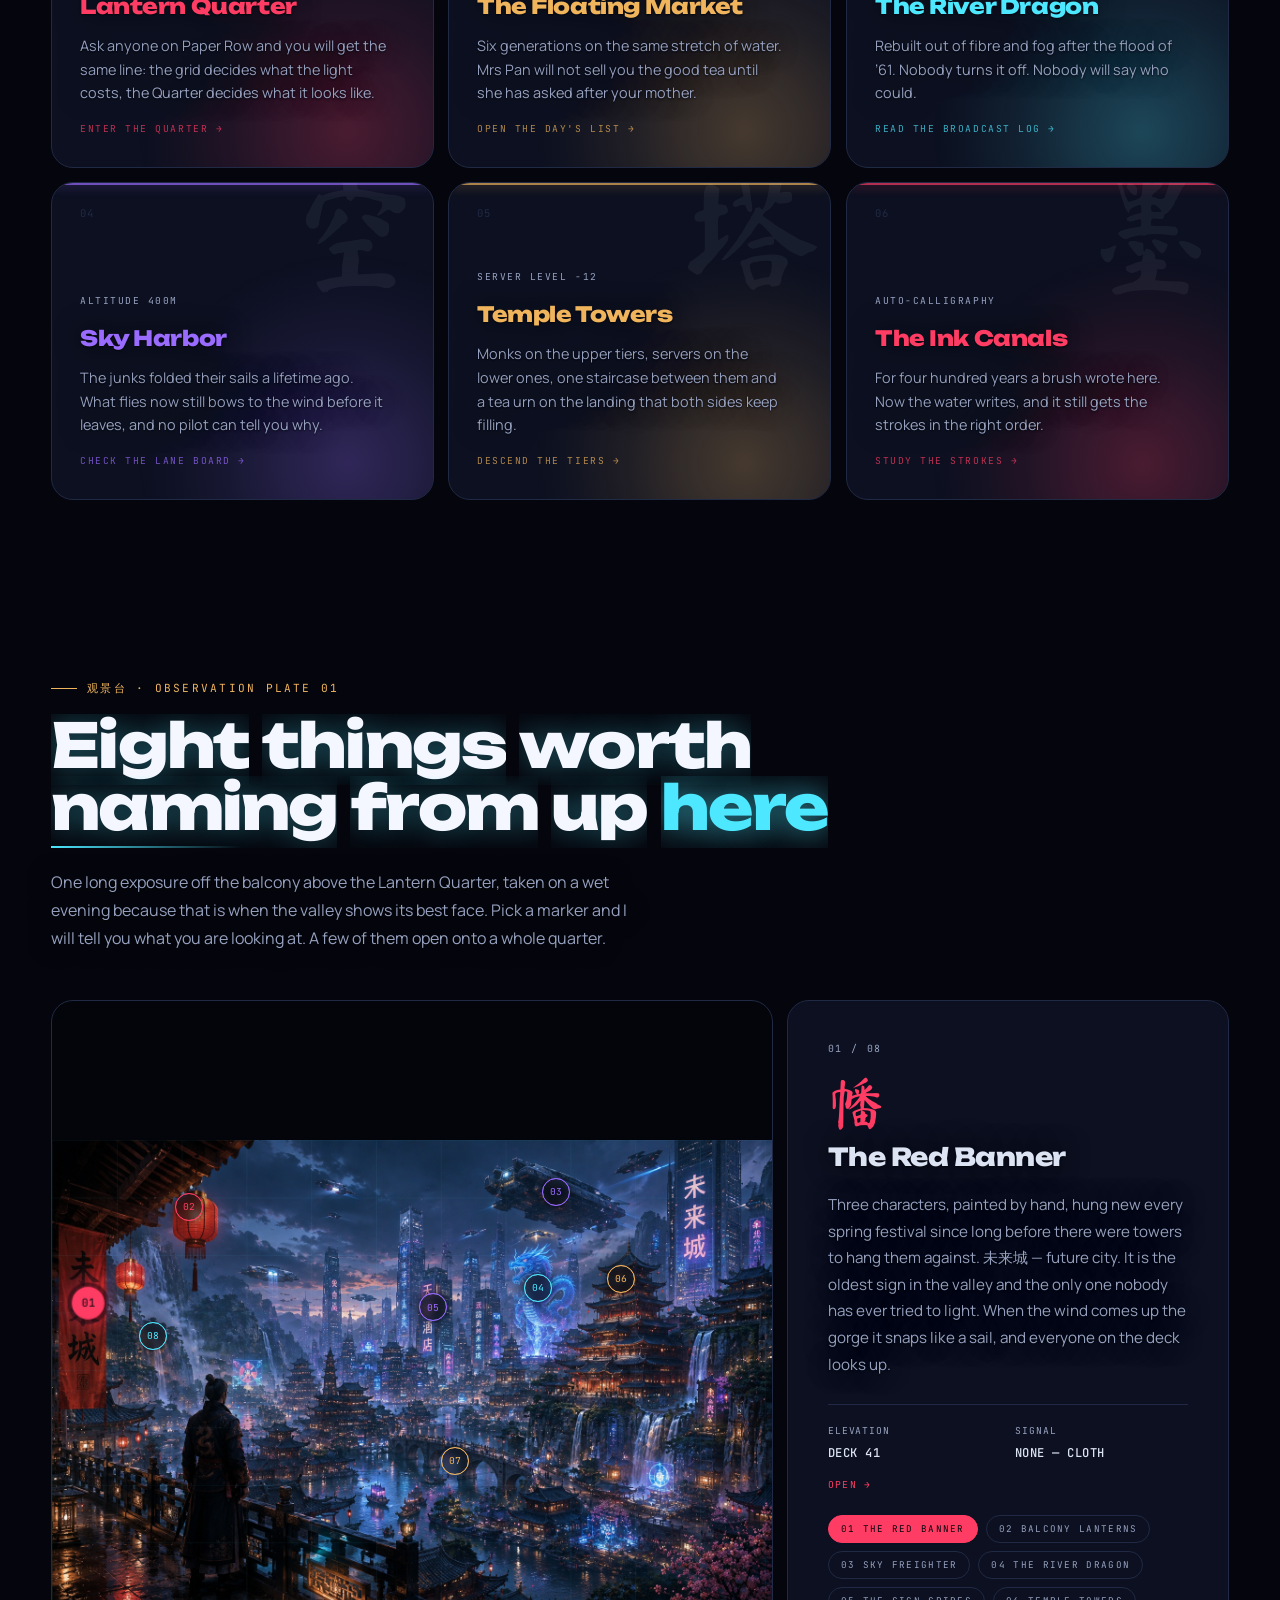
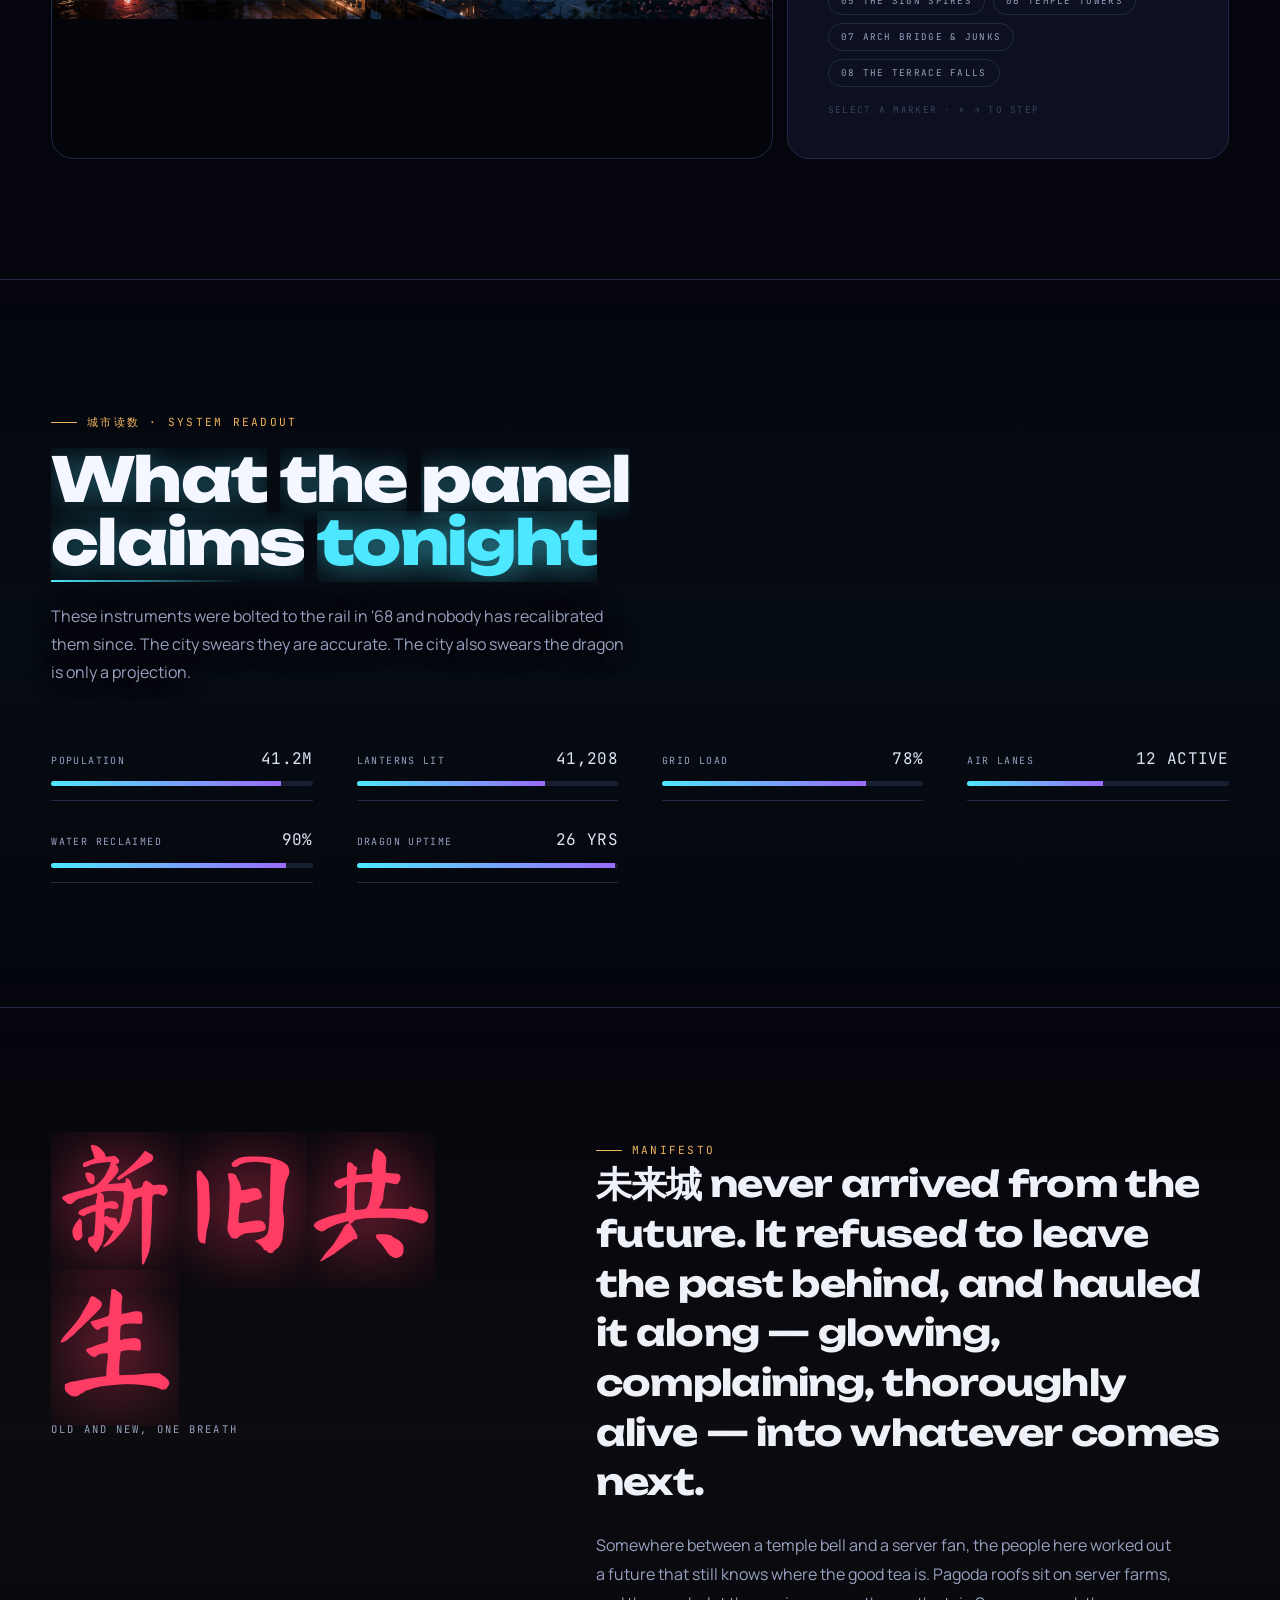
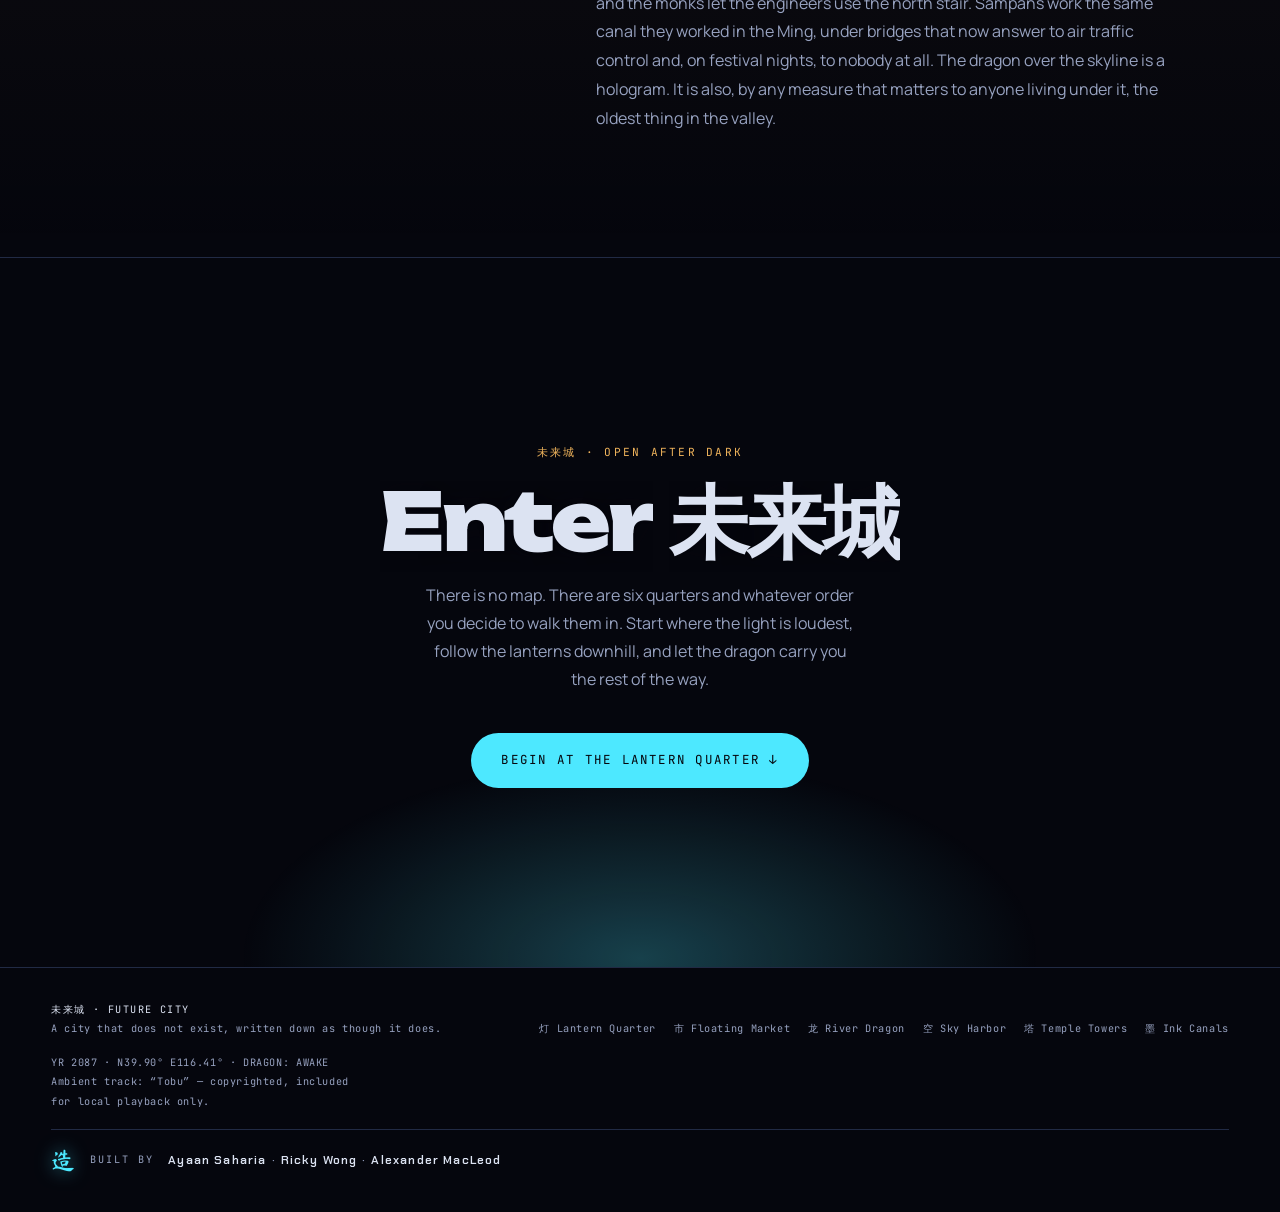
==== commit 9f684e23: "Shrink the dragon again, and stop the city art going soft The coil is down from 48% of the width to " ====
--- a/index.html
+++ b/index.html
@@ -19,6 +19,14 @@
   <filter id="glow" x="-200%" y="-200%" width="500%" height="500%">
     <feGaussianBlur stdDeviation="4" result="blur"/>
     <feMerge><feMergeNode in="blur"/><feMergeNode in="SourceGraphic"/></feMerge>
+  </filter>
+  <!-- The city art is 1536x1024 and every screen asks for more than that, so
+       the browser is always enlarging it. This is an unsharp mask to take the
+       edge off that: it puts no detail back, it just stops the detail that is
+       there from going soft on the way up. -->
+  <filter id="crisp" x="0" y="0" width="100%" height="100%" color-interpolation-filters="sRGB">
+    <feConvolveMatrix order="3" preserveAlpha="true"
+      kernelMatrix="0 -0.35 0  -0.35 2.4 -0.35  0 -0.35 0"/>
   </filter>
 </svg>
 
--- a/assets/site.css
+++ b/assets/site.css
@@ -135,12 +135,15 @@
 nav.topbar{
   position:fixed; top:0; left:0; right:0; z-index:40;
   display:flex; align-items:center; justify-content:space-between; gap:1rem;
-  padding:18px clamp(18px,4vw,54px);
+  /* a notch in landscape sits over exactly this row, so hold the controls
+     clear of it; env() falls back to 0px where there is no inset to honour */
+  padding:18px max(clamp(18px,4vw,54px), env(safe-area-inset-right, 0px))
+          18px max(clamp(18px,4vw,54px), env(safe-area-inset-left, 0px));
   backdrop-filter:blur(8px);
   background:linear-gradient(to bottom, rgba(5,6,13,.86), rgba(5,6,13,.35) 70%, transparent);
 }
 .brand{ display:flex; align-items:center; gap:12px; text-decoration:none; white-space:nowrap; flex:0 0 auto; }
-@media (max-width:420px){ .brand-word{ display:none; } }
+@media (max-width:900px){ .brand-word{ display:none; } }   /* 129px of decoration; only shown where there is room to spare */
 .brand-word{ font-family:var(--font-nav); font-weight:600; font-size:.76rem; letter-spacing:.3em; color:var(--mist); }
 .brand-name{ font-family:var(--font-hanzi); font-size:1.35rem; color:var(--crimson); line-height:1; text-shadow:0 0 22px rgba(255,61,100,.45); }
 
@@ -225,7 +228,7 @@
 /* ---------- home hero ---------- */
 .hero{ position:relative; height:100svh; min-height:620px; overflow:hidden; isolation:isolate; display:flex; align-items:flex-end; }
 .hero-media{ position:absolute; inset:-6% -2%; z-index:0; will-change:transform; }
-.hero-media img{ width:100%; height:100%; object-fit:cover; object-position:center 42%; filter:saturate(1.1) contrast(1.04); }
+.hero-media img{ width:100%; height:100%; object-fit:cover; object-position:center 42%; filter:saturate(1.1) contrast(1.04) url(#crisp); }
 .hero-rain{ position:absolute; inset:0; z-index:1; width:100%; height:100%; }
 .hero::after{
   content:""; position:absolute; inset:0; z-index:2; pointer-events:none;
@@ -284,7 +287,7 @@
 .subhero{ position:relative; min-height:min(76svh,720px); overflow:hidden; display:flex; align-items:flex-end; isolation:isolate; }
 .subhero-media{ position:absolute; inset:0; z-index:0; overflow:hidden; }
 .subhero-media img{
-  width:100%; height:100%; object-fit:cover; filter:saturate(1.05);
+  width:100%; height:100%; object-fit:cover; filter:saturate(1.05) url(#crisp);
   transform:scale(var(--sz,1.4)); transform-origin:var(--sx,50%) var(--sy,50%);
 }
 .subhero::after{
@@ -891,62 +894,60 @@
 .pn .nm{ font-weight:800; letter-spacing:-.02em; }
 .mark-hanzi{ text-shadow:0 0 70px currentColor; }
 
+
 /* ============================================================
-   3D SOLIDS ON CLICKABLE SURFACES
-   A real CSS-3D cube per card / prev-next block: six faces carrying
-   the quarter's character, floating and spinning on its own axis.
+   THE TOP BAR ON SMALL SCREENS
+   Last in the file on purpose: these override component rules defined further
+   up, and a media query does not outrank a later plain rule. `.account-btn`
+   is carried by admin.css, which loads after this file, so it is reached here
+   through the bar it sits in rather than by its own name.
+
+   The bar is one nowrap row on a fixed layer, so whatever does not fit is not
+   something you can scroll to — overflow-x:hidden clips it and it is gone.
+   Below 760px the row stops fitting, so give up the least informative pixels
+   first: the audio button's word, which its equaliser already says. Only then
+   start on the letter-spacing, which costs most per glyph.
    ============================================================ */
-.cube-wrap{
-  position:absolute; pointer-events:none; z-index:2;
-  perspective:520px; perspective-origin:50% 50%;
-  animation:cubeFloat 7s ease-in-out infinite;
-}
-.card .cube-wrap{ top:22px; right:22px; width:58px; height:58px; --cs:58px; }
-.pn .cube-wrap{ top:50%; right:26px; margin-top:-26px; width:52px; height:52px; --cs:52px; }
-.pn.next .cube-wrap{ right:auto; left:26px; }
-
-.cube{
-  position:absolute; inset:0; transform-style:preserve-3d;
-  animation:cubeSpin 18s linear infinite;
-  opacity:.42; transition:opacity .45s ease;
-}
-.cube b{
-  position:absolute; inset:0; display:flex; align-items:center; justify-content:center;
-  font-family:var(--font-hanzi); font-weight:400; font-size:calc(var(--cs) * .52);
-  color:var(--accent); line-height:1;
-  border:1px solid color-mix(in srgb, var(--accent) 50%, transparent);
-  background:color-mix(in srgb, var(--accent) 7%, transparent);
-  box-shadow:inset 0 0 20px color-mix(in srgb, var(--accent) 16%, transparent);
-  backface-visibility:visible;
-}
-.cube b:nth-child(1){ transform:translateZ(calc(var(--cs) / 2)); }
-.cube b:nth-child(2){ transform:rotateY(180deg) translateZ(calc(var(--cs) / 2)); }
-.cube b:nth-child(3){ transform:rotateY(90deg)  translateZ(calc(var(--cs) / 2)); }
-.cube b:nth-child(4){ transform:rotateY(-90deg) translateZ(calc(var(--cs) / 2)); }
-.cube b:nth-child(5){ transform:rotateX(90deg)  translateZ(calc(var(--cs) / 2)); }
-.cube b:nth-child(6){ transform:rotateX(-90deg) translateZ(calc(var(--cs) / 2)); }
-
-@keyframes cubeSpin{
-  0%{   transform:rotateX(-18deg) rotateY(0deg)   rotateZ(0deg); }
-  100%{ transform:rotateX(342deg) rotateY(720deg) rotateZ(360deg); }
-}
-@keyframes cubeFloat{
-  0%,100%{ transform:translateY(-5px); }
-  50%{     transform:translateY(7px); }
-}
-
-/* it wakes up when you point at the thing it belongs to */
-.card:hover .cube, .card:focus-visible .cube,
-.pn:hover .cube,   .pn:focus-visible .cube{ opacity:.92; animation-duration:5s; }
-.card:hover .cube b, .pn:hover .cube b{
-  border-color:color-mix(in srgb, var(--accent) 85%, transparent);
-  background:color-mix(in srgb, var(--accent) 13%, transparent);
-}
-
-@media (prefers-reduced-motion: reduce){
-  .cube, .cube-wrap{ animation:none; }
-  .cube{ transform:rotateX(-18deg) rotateY(32deg); opacity:.5; }
-}
-@media (max-width:620px){
-  .card .cube-wrap{ width:46px; height:46px; --cs:46px; top:18px; right:18px; }
-}
+@media (max-width:760px){
+  nav.topbar{
+    gap:10px;
+    padding:14px max(14px, env(safe-area-inset-right, 0px))
+            14px max(14px, env(safe-area-inset-left, 0px));
+  }
+  .nav-right{ gap:10px; }
+  .nav-links{ gap:10px; }
+  .audio-btn{ position:relative; gap:0; padding:9px 12px; }
+  /* out of the layout, still in the accessibility tree — display:none would
+     leave the button unnamed, and site.js writes its state into this span */
+  #audioLabel{
+    position:absolute; width:1px; height:1px; padding:0; margin:-1px;
+    overflow:hidden; clip:rect(0 0 0 0); white-space:nowrap; border:0;
+  }
+  .topbar .account-btn{ padding:9px 12px; white-space:nowrap; }
+}
+@media (max-width:440px){
+  .brand{ gap:8px; }
+  .logo{ width:34px; height:34px; }
+  .brand-name{ font-size:1.12rem; }
+  .nav-menu > button{ font-size:.72rem; letter-spacing:.1em; }
+  .audio-btn{ padding:8px 10px; }
+  .topbar .account-btn{ padding:8px 10px; letter-spacing:.1em; }
+}
+/* Narrower than any phone we can dress for: the mark carries the brand on its
+   own here, and 未来城 comes back the moment there is room for it. */
+@media (max-width:380px){
+  .brand-name{ display:none; }
+}
+/* The small end proper — a folded Fold is 280px. Spacing goes before anything
+   legible does, so letter-spacing is the last thing to give. */
+@media (max-width:340px){
+  nav.topbar{
+    gap:8px;
+    padding:12px max(10px, env(safe-area-inset-right, 0px))
+            12px max(10px, env(safe-area-inset-left, 0px));
+  }
+  .nav-right, .nav-links{ gap:8px; }
+  .nav-menu > button{ font-size:.68rem; letter-spacing:.04em; gap:5px; }
+  .audio-btn{ padding:7px 9px; }
+  .topbar .account-btn{ padding:7px 9px; letter-spacing:.06em; }
+}
